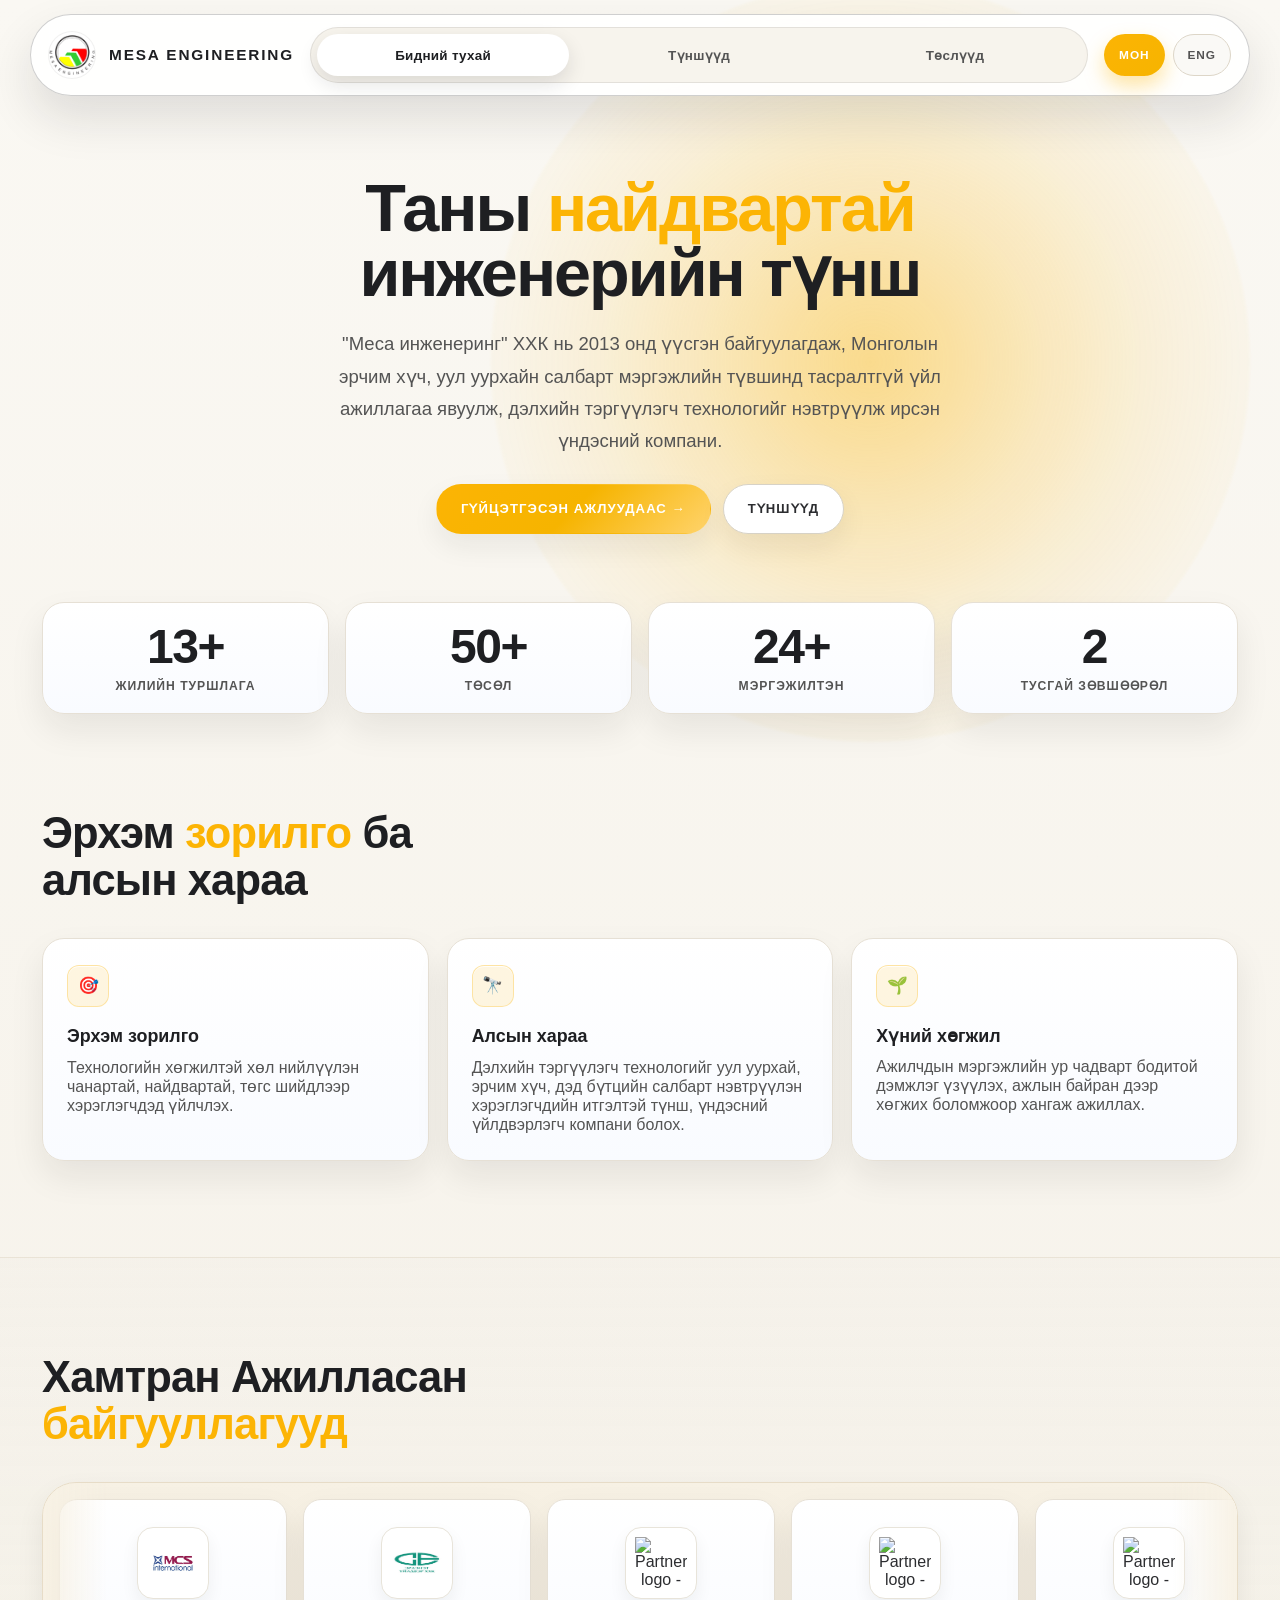
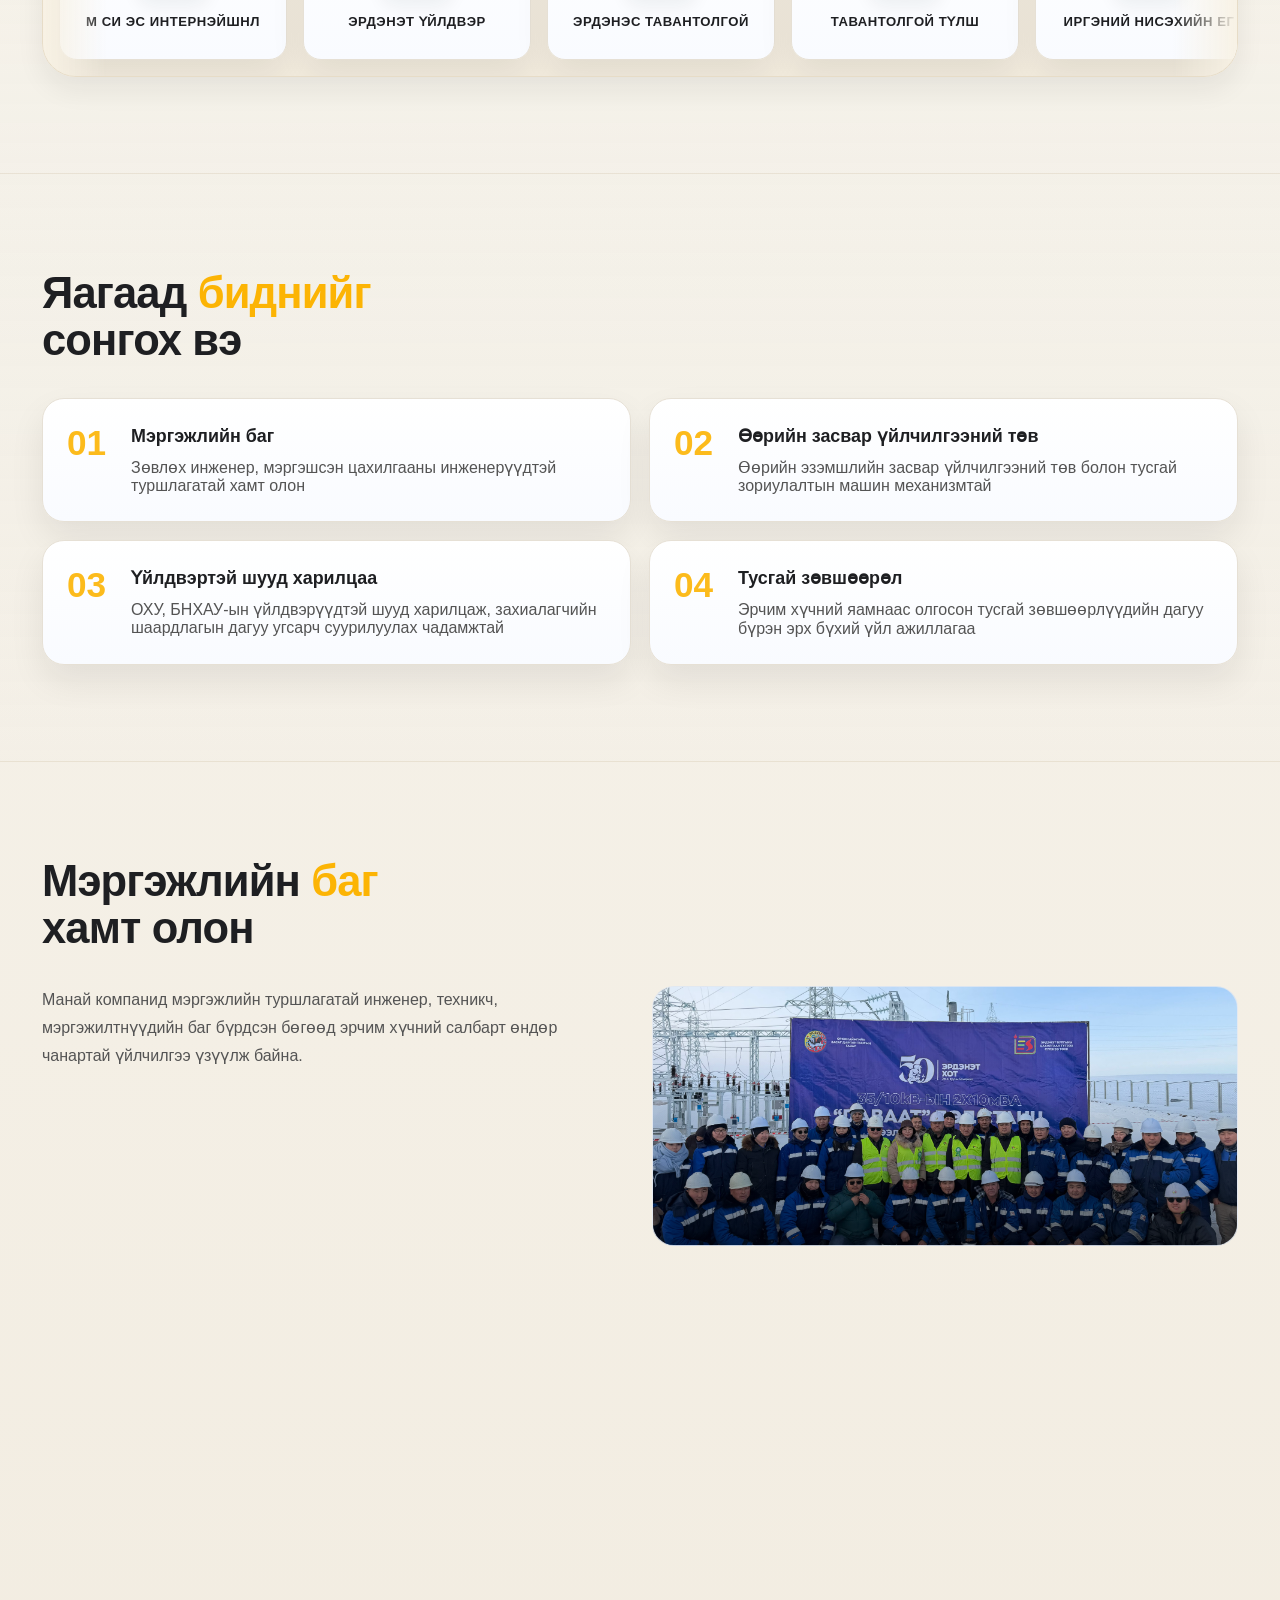
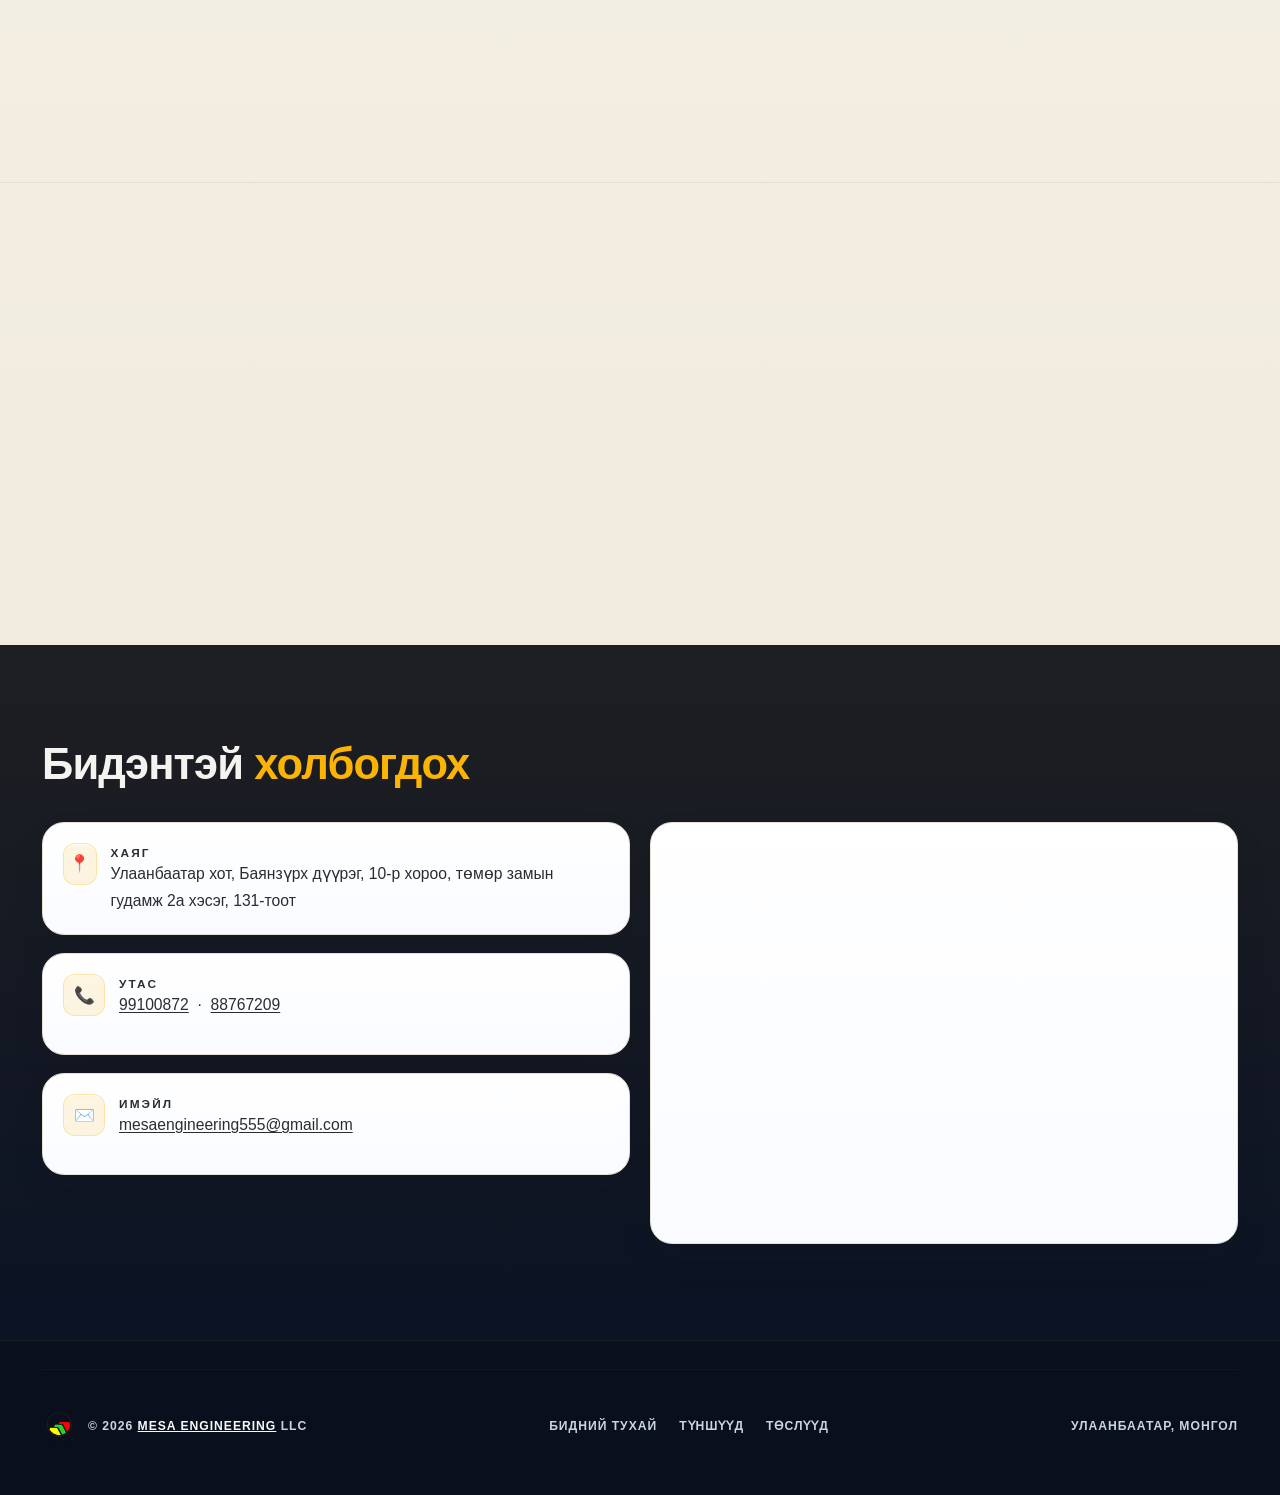
==== index.html @ eb7094d2 "Initial commit: Mesa Engineering site Static three-page site (About / Partners / Projects) with shar" ====
<!DOCTYPE html>
<html lang="mn">

<head>
  <meta charset="UTF-8">
  <meta name="viewport" content="width=device-width, initial-scale=1.0">
  <title>Mesa Engineering | Бидний тухай</title>
  <meta name="description"
    content="Mesa Engineering LLC - Mongolia's trusted energy and mining engineering partner since 2013.">
  <link rel="stylesheet" href="mesa-theme.css?v=20260504mobilepolish">
</head>

<body class="page-home">

  <!-- NAV -->
  <nav class="nav" id="navbar">
    <div class="nav-pill">
      <a href="index.html" class="nav-logo">
        <img src="Mesa_logo.png" alt="Mesa">
        <div class="nav-logo-text">MESA ENGINEERING</div>
      </a>
      <div class="nav-center">
        <a href="index.html" class="nav-link active" data-mn="Бидний тухай" data-en="About Us">Бидний тухай</a>
        <a href="partners.html" class="nav-link" data-mn="Түншүүд" data-en="Partners">Түншүүд</a>
        <a href="projects.html" class="nav-link" data-mn="Төслүүд" data-en="Projects">Төслүүд</a>
      </div>
      <div class="nav-right">
        <button class="lang-btn active" onclick="setLang('mn')">МОН</button>
        <button class="lang-btn" onclick="setLang('en')">ENG</button>
        <button class="mobile-toggle" onclick="toggleMobile()">
          <span></span><span></span><span></span>
        </button>
      </div>
    </div>
  </nav>

  <!-- MOBILE MENU -->
  <div class="mobile-menu" id="mobileMenu">
    <button class="mobile-close" onclick="toggleMobile()" aria-label="Close menu">✕</button>
    <div class="mobile-menu-header">
      <img src="Mesa_logo.png" alt="Mesa">
      <div class="mobile-brand">MESA ENGINEERING</div>
    </div>
    <nav class="mobile-menu-links">
      <a href="index.html" class="active" data-mn="Бидний тухай" data-en="About Us">Бидний тухай</a>
      <a href="partners.html" data-mn="Түншүүд" data-en="Partners">Түншүүд</a>
      <a href="projects.html" data-mn="Төслүүд" data-en="Projects">Төслүүд</a>
    </nav>
    <div class="mobile-lang">
      <button class="lang-btn active" onclick="setLang('mn')">МОН</button>
      <button class="lang-btn" onclick="setLang('en')">ENG</button>
    </div>
    <div class="mobile-menu-footer">
      <a href="tel:+97699100872">+976 9910 0872</a>
      <span data-mn="Меса инженеринг ХХК" data-en="Mesa Engineering LLC">Меса инженеринг ХХК</span>
    </div>
  </div>

  <!-- HERO -->
  <section class="hero">
    <div class="hero-inner">
      <h1 class="hero-title" data-mn='Таны <em>найдвартай</em> инженерийн түнш'
        data-en='Your <em>trusted</em> engineering partner'>Таны <em>найдвартай</em> инженерийн түнш</h1>
      <p class="hero-desc"
        data-mn='"Меса инженеринг" ХХК нь 2013 онд үүсгэн байгуулагдаж, Монголын эрчим хүч, уул уурхайн салбарт мэргэжлийн түвшинд тасралтгүй үйл ажиллагаа явуулж, дэлхийн тэргүүлэгч технологийг нэвтрүүлж ирсэн үндэсний компани.'
        data-en='"Mesa Engineering" LLC was established in 2013, continuously operating at professional levels in Mongolia&apos;s energy and mining sectors, introducing world-leading technology.'>
        "Меса инженеринг" ХХК нь 2013 онд үүсгэн байгуулагдаж, Монголын эрчим хүч, уул уурхайн салбарт мэргэжлийн
        түвшинд тасралтгүй үйл ажиллагаа явуулж, дэлхийн тэргүүлэгч технологийг нэвтрүүлж ирсэн үндэсний компани.</p>
      <div class="hero-actions">
        <a href="projects.html" class="btn btn-accent" data-mn="Гүйцэтгэсэн ажлуудаас →" data-en="Our Projects →">Гүйцэтгэсэн ажлуудаас
          →</a>
        <a href="partners.html" class="btn btn-outline" data-mn="Түншүүд" data-en="Partners">Түншүүд</a>
      </div>
    </div>
  </section>

  <!-- STATS BAR -->
  <div class="stats-bar reveal">
    <div class="stats-bar-inner">
      <div class="stat-item">
        <div class="stat-number">13<span>+</span></div>
        <div class="stat-label" data-mn="Жилийн туршлага" data-en="Years Experience">Жилийн туршлага</div>
      </div>
      <div class="stat-item">
        <div class="stat-number">50<span>+</span></div>
        <div class="stat-label" data-mn="Төсөл" data-en="Projects">Төсөл</div>
      </div>
      <div class="stat-item">
        <div class="stat-number">24<span>+</span></div>
        <div class="stat-label" data-mn="Мэргэжилтэн" data-en="Specialists">Мэргэжилтэн</div>
      </div>
      <div class="stat-item">
        <div class="stat-number">2</div>
        <div class="stat-label" data-mn="Тусгай зөвшөөрөл" data-en="Licenses">Тусгай зөвшөөрөл</div>
      </div>
    </div>
  </div>

  <!-- MISSION / VISION / HR -->
  <section class="sec sec-white">
    <div class="sec-inner">
      <div class="sec-header reveal">
        <div class="sec-overline" data-mn="Үнэт зүйлс" data-en="Our Values">Үнэт зүйлс</div>
        <h2 class="sec-title" data-mn='Эрхэм <em>зорилго</em> ба алсын хараа' data-en='Mission <em>&amp;</em> Vision'>
          Эрхэм <em>зорилго</em> ба алсын хараа</h2>
      </div>
      <div class="values-grid">
        <div class="val-card reveal">
          <div class="val-icon">🎯</div>
          <h3 data-mn="Эрхэм зорилго" data-en="Mission">Эрхэм зорилго</h3>
          <p data-mn="Технологийн хөгжилтэй хөл нийлүүлэн чанартай, найдвартай, төгс шийдлээр хэрэглэгчдэд үйлчлэх."
            data-en="To serve customers with quality, reliable, and complete solutions in step with technological advancement.">
            Технологийн хөгжилтэй хөл нийлүүлэн чанартай, найдвартай, төгс шийдлээр хэрэглэгчдэд үйлчлэх.</p>
        </div>
        <div class="val-card reveal">
          <div class="val-icon">🔭</div>
          <h3 data-mn="Алсын хараа" data-en="Vision">Алсын хараа</h3>
          <p data-mn="Дэлхийн тэргүүлэгч технологийг уул уурхай, эрчим хүч, дэд бүтцийн салбарт нэвтрүүлэн хэрэглэгчдийн итгэлтэй түнш, үндэсний үйлдвэрлэгч компани болох."
            data-en="To become a trusted national manufacturer by introducing world-leading technology in mining, energy, and infrastructure sectors.">
            Дэлхийн тэргүүлэгч технологийг уул уурхай, эрчим хүч, дэд бүтцийн салбарт нэвтрүүлэн хэрэглэгчдийн итгэлтэй
            түнш, үндэсний үйлдвэрлэгч компани болох.</p>
        </div>
        <div class="val-card reveal">
          <div class="val-icon">🌱</div>
          <h3 data-mn="Хүний хөгжил" data-en="Human Development">Хүний хөгжил</h3>
          <p data-mn="Ажилчдын мэргэжлийн ур чадварт бодитой дэмжлэг үзүүлэх, ажлын байран дээр хөгжих боломжоор хангаж ажиллах."
            data-en="Providing real support for employee professional skills development and on-the-job growth opportunities.">
            Ажилчдын мэргэжлийн ур чадварт бодитой дэмжлэг үзүүлэх, ажлын байран дээр хөгжих боломжоор хангаж ажиллах.
          </p>
        </div>
      </div>
    </div>
  </section>

  <!-- OUR CLIENTS -->
  <section class="sec sec-gray">
    <div class="sec-inner">
      <div class="sec-header reveal">
        <div class="sec-overline" data-mn="Манай харилцагчид" data-en="Our Clients">Манай харилцагчид</div>
        <h2 class="sec-title" data-mn='Хамтран Ажилласан <em>байгууллагууд</em>'
          data-en='Our trusted <em>partners</em>'>Хамтран Ажилласан <em>байгууллагууд</em></h2>
      </div>

      <div class="clients-slider-wrap reveal" aria-label="Our clients carousel">
        <div class="clients-slider-track">
          <article class="client-slide">
            <div class="client-slide-logo"><img src="Partner Company Logos/MCS International.jpg" alt="Partner logo - MCS International"></div>
            <h4 data-mn="М Си Эс Интернэйшнл" data-en="MCS International">М Си Эс Интернэйшнл</h4>
          </article>
          <article class="client-slide">
            <div class="client-slide-logo"><img src="Partner Company Logos/Erdenet.png" alt="Partner logo - Erdenet Mining"></div>
            <h4 data-mn="Эрдэнэт Үйлдвэр" data-en="Erdenet Mining">Эрдэнэт Үйлдвэр</h4>
          </article>
          <article class="client-slide">
            <div class="client-slide-logo"><img src="Partner Company Logos/Эрдэнэс Тавантолгой.png" alt="Partner logo - Erdenes Tavantolgoi"></div>
            <h4 data-mn="Эрдэнэс Тавантолгой" data-en="Erdenes Tavantolgoi">Эрдэнэс Тавантолгой</h4>
          </article>
          <article class="client-slide">
            <div class="client-slide-logo"><img src="Partner Company Logos/Тавантолгой Түлш.png" alt="Partner logo - Tavantolgoi Tulsh"></div>
            <h4 data-mn="Тавантолгой Түлш" data-en="Tavantolgoi Tulsh">Тавантолгой Түлш</h4>
          </article>
          <article class="client-slide">
            <div class="client-slide-logo"><img src="Partner Company Logos/Иргэний Нисэх.png" alt="Partner logo - Civil Aviation Authority"></div>
            <h4 data-mn="Иргэний Нисэхийн ЕГ" data-en="Civil Aviation Authority">Иргэний Нисэхийн ЕГ</h4>
          </article>
          <article class="client-slide">
            <div class="client-slide-logo"><img src="Partner Company Logos/Баруу Бүсийн Эрчим Хүч.jpeg" alt="Partner logo - Western Region Energy System"></div>
            <h4 data-mn="Баруун Бүсийн ЭХС" data-en="Western Region Energy System">Баруун Бүсийн ЭХС</h4>
          </article>
          <article class="client-slide">
            <div class="client-slide-logo"><img src="Partner Company Logos/Boroo Gold.png" alt="Partner logo - Boroo Gold"></div>
            <h4 data-mn="Бороогоулд ХХК" data-en="Boroo Gold LLC">Бороогоулд ХХК</h4>
          </article>
          <article class="client-slide">
            <div class="client-slide-logo"><img src="Partner Company Logos/DMP.png" alt="Partner logo - Darkhan Metallurgical Plant"></div>
            <h4 data-mn="Дарханы Төмөрлөгийн Үйлдвэр" data-en="Darkhan Metallurgical Plant">Дарханы Төмөрлөгийн Үйлдвэр</h4>
          </article>
          <article class="client-slide">
            <div class="client-slide-logo"><img src="Partner Company Logos/Orkhon.png" alt="Partner logo - Orkhon Aimag Governor's Office"></div>
            <h4 data-mn="Орхон аймгийн Засаг Даргын Тамгын Газар" data-en="Orkhon Aimag Governor's Office">Орхон аймгийн ЗДТГ</h4>
          </article>

          <!-- Duplicate set for seamless infinite loop -->
          <article class="client-slide" aria-hidden="true">
            <div class="client-slide-logo"><img src="Partner Company Logos/MCS International.jpg" alt=""></div>
            <h4 data-mn="М Си Эс Интернэйшнл" data-en="MCS International">М Си Эс Интернэйшнл</h4>
          </article>
          <article class="client-slide" aria-hidden="true">
            <div class="client-slide-logo"><img src="Partner Company Logos/Erdenet.png" alt=""></div>
            <h4 data-mn="Эрдэнэт Үйлдвэр" data-en="Erdenet Mining">Эрдэнэт Үйлдвэр</h4>
          </article>
          <article class="client-slide" aria-hidden="true">
            <div class="client-slide-logo"><img src="Partner Company Logos/Эрдэнэс Тавантолгой.png" alt=""></div>
            <h4 data-mn="Эрдэнэс Тавантолгой" data-en="Erdenes Tavantolgoi">Эрдэнэс Тавантолгой</h4>
          </article>
          <article class="client-slide" aria-hidden="true">
            <div class="client-slide-logo"><img src="Partner Company Logos/Тавантолгой Түлш.png" alt=""></div>
            <h4 data-mn="Тавантолгой Түлш" data-en="Tavantolgoi Tulsh">Тавантолгой Түлш</h4>
          </article>
          <article class="client-slide" aria-hidden="true">
            <div class="client-slide-logo"><img src="Partner Company Logos/Иргэний Нисэх.png" alt=""></div>
            <h4 data-mn="Иргэний Нисэхийн ЕГ" data-en="Civil Aviation Authority">Иргэний Нисэхийн ЕГ</h4>
          </article>
          <article class="client-slide" aria-hidden="true">
            <div class="client-slide-logo"><img src="Partner Company Logos/Баруу Бүсийн Эрчим Хүч.jpeg" alt=""></div>
            <h4 data-mn="Баруун Бүсийн ЭХС" data-en="Western Region Energy System">Баруун Бүсийн ЭХС</h4>
          </article>
          <article class="client-slide" aria-hidden="true">
            <div class="client-slide-logo"><img src="Partner Company Logos/Boroo Gold.png" alt=""></div>
            <h4 data-mn="Бороогоулд ХХК" data-en="Boroo Gold LLC">Бороогоулд ХХК</h4>
          </article>
          <article class="client-slide" aria-hidden="true">
            <div class="client-slide-logo"><img src="Partner Company Logos/DMP.png" alt=""></div>
            <h4 data-mn="Дарханы Төмөрлөгийн Үйлдвэр" data-en="Darkhan Metallurgical Plant">Дарханы Төмөрлөгийн Үйлдвэр</h4>
          </article>
          <article class="client-slide" aria-hidden="true">
            <div class="client-slide-logo"><img src="Partner Company Logos/Orkhon.png" alt=""></div>
            <h4 data-mn="Орхон аймгийн Засаг Даргын Тамгын Газар" data-en="Orkhon Aimag Governor's Office">Орхон аймгийн ЗДТГ</h4>
          </article>
        </div>
      </div>
    </div>
  </section>

  <!-- ADVANTAGES -->
  <section class="sec sec-gray">
    <div class="sec-inner">
      <div class="sec-header reveal">
        <div class="sec-overline" data-mn="Давуу тал" data-en="Our Advantages">Давуу тал</div>
        <h2 class="sec-title" data-mn='Яагаад <em>биднийг</em> сонгох вэ' data-en='Why <em>choose</em> us'>Яагаад
          <em>биднийг</em> сонгох вэ</h2>
      </div>
      <div class="adv-grid">
        <div class="adv-card reveal">
          <div class="adv-num">01</div>
          <div>
            <h3 data-mn="Мэргэжлийн баг" data-en="Expert Team">Мэргэжлийн баг</h3>
            <p data-mn="Зөвлөх инженер, мэргэшсэн цахилгааны инженерүүдтэй туршлагатай хамт олон"
              data-en="Experienced team with consulting engineers and certified electrical engineers">Зөвлөх инженер,
              мэргэшсэн цахилгааны инженерүүдтэй туршлагатай хамт олон</p>
          </div>
        </div>
        <div class="adv-card reveal">
          <div class="adv-num">02</div>
          <div>
            <h3 data-mn="Өөрийн засвар үйлчилгээний төв" data-en="Own Service Center">Өөрийн засвар үйлчилгээний төв
            </h3>
            <p data-mn="Өөрийн эзэмшлийн засвар үйлчилгээний төв болон тусгай зориулалтын машин механизмтай"
              data-en="Company-owned maintenance center with specialized machinery and equipment">Өөрийн эзэмшлийн
              засвар үйлчилгээний төв болон тусгай зориулалтын машин механизмтай</p>
          </div>
        </div>
        <div class="adv-card reveal">
          <div class="adv-num">03</div>
          <div>
            <h3 data-mn="Үйлдвэртэй шууд харилцаа" data-en="Direct Factory Relations">Үйлдвэртэй шууд харилцаа</h3>
            <p data-mn="ОХУ, БНХАУ-ын үйлдвэрүүдтэй шууд харилцаж, захиалагчийн шаардлагын дагуу угсарч суурилуулах чадамжтай"
              data-en="Direct relationships with Russian and Chinese factories, custom assembly and installation capability">
              ОХУ, БНХАУ-ын үйлдвэрүүдтэй шууд харилцаж, захиалагчийн шаардлагын дагуу угсарч суурилуулах чадамжтай</p>
          </div>
        </div>
        <div class="adv-card reveal">
          <div class="adv-num">04</div>
          <div>
            <h3 data-mn="Тусгай зөвшөөрөл" data-en="Licensed Operations">Тусгай зөвшөөрөл</h3>
            <p data-mn="Эрчим хүчний яамнаас олгосон тусгай зөвшөөрлүүдийн дагуу бүрэн эрх бүхий үйл ажиллагаа"
              data-en="Fully authorized operations under special licenses from the Ministry of Energy">Эрчим хүчний
              яамнаас олгосон тусгай зөвшөөрлүүдийн дагуу бүрэн эрх бүхий үйл ажиллагаа</p>
          </div>
        </div>
      </div>
    </div>
  </section>

  <!-- TEAM -->
  <section class="sec sec-white">
    <div class="sec-inner">
      <div class="sec-header reveal">
        <div class="sec-overline" data-mn="Манай хамт олон" data-en="Our Team">Манай хамт олон</div>
        <h2 class="sec-title" data-mn='Мэргэжлийн <em>баг</em> хамт олон' data-en='Professional <em>team</em>'>
          Мэргэжлийн <em>баг</em> хамт олон</h2>
      </div>
      <div class="team-layout">
        <div>
          <p class="team-desc reveal"
            data-mn="Манай компанид мэргэжлийн туршлагатай инженер, техникч, мэргэжилтнүүдийн баг бүрдсэн бөгөөд эрчим хүчний салбарт өндөр чанартай үйлчилгээ үзүүлж байна."
            data-en="Our company consists of experienced engineers, technicians, and specialists providing high-quality services in the energy sector.">
            Манай компанид мэргэжлийн туршлагатай инженер, техникч, мэргэжилтнүүдийн баг бүрдсэн бөгөөд эрчим хүчний
            салбарт өндөр чанартай үйлчилгээ үзүүлж байна.</p>
          <div class="team-list">
            <div class="team-row reveal">
              <div class="team-row-left">
                <div class="team-row-icon">👷</div>
                <h4 data-mn="Зөвлөх инженер" data-en="Consulting Engineers">Зөвлөх инженер</h4>
              </div>
              <div class="team-row-count">3</div>
            </div>
            <div class="team-row reveal">
              <div class="team-row-left">
                <div class="team-row-icon">⚡</div>
                <h4 data-mn="Мэргэшсэн цахилгааны инженер" data-en="Certified Electrical Engineer">Мэргэшсэн цахилгааны
                  инженер</h4>
              </div>
              <div class="team-row-count">1</div>
            </div>
            <div class="team-row reveal">
              <div class="team-row-left">
                <div class="team-row-icon">🔌</div>
                <h4 data-mn="Цахилгааны инженер" data-en="Electrical Engineers">Цахилгааны инженер</h4>
              </div>
              <div class="team-row-count">6</div>
            </div>
            <div class="team-row reveal">
              <div class="team-row-left">
                <div class="team-row-icon">🛡️</div>
                <h4 data-mn="ХАБЭА мэргэжилтэн" data-en="HSE Specialists">ХАБЭА мэргэжилтэн</h4>
              </div>
              <div class="team-row-count">2</div>
            </div>
            <div class="team-row reveal">
              <div class="team-row-left">
                <div class="team-row-icon">🔧</div>
                <h4 data-mn="Цахилгаанчин" data-en="Electricians">Цахилгаанчин</h4>
              </div>
              <div class="team-row-count">8</div>
            </div>
            <div class="team-row reveal">
              <div class="team-row-left">
                <div class="team-row-icon">🚛</div>
                <h4 data-mn="Жолооч, оператор" data-en="Drivers & Operators">Жолооч, оператор</h4>
              </div>
              <div class="team-row-count">2</div>
            </div>
            <div class="team-row reveal">
              <div class="team-row-left">
                <div class="team-row-icon">🔥</div>
                <h4 data-mn="Гагнуурчин" data-en="Welders">Гагнуурчин</h4>
              </div>
              <div class="team-row-count">2</div>
            </div>
          </div>
        </div>
        <div class="team-photo-grid">
          <div class="team-photo tall reveal" style="background-image:url('Work Pictures/bagiin-zurag.jpg');background-position:center 62%;" aria-hidden="true"></div>
          <div class="team-photo reveal" style="background-image:url('Work Pictures/Дэд Станц.JPG')">Ажлын зураг 1</div>
          <div class="team-photo reveal" style="background-image:url('Work Pictures/ajliin-zurag-2.jpg')">Ажлын зураг 2</div>
        </div>
      </div>
    </div>
  </section>

  <!-- LICENSES -->
  <section class="sec sec-white">
    <div class="sec-inner">
      <div class="sec-header reveal">
        <div class="sec-overline" data-mn="Тусгай зөвшөөрөл" data-en="Licenses">Тусгай зөвшөөрөл</div>
        <h2 class="sec-title" data-mn='Эзэмшиж буй <em>зөвшөөрлүүд</em>' data-en='Our <em>licenses</em>'>Эзэмшиж буй
          <em>зөвшөөрлүүд</em></h2>
      </div>
      <div class="license-cards">
        <div class="license-card reveal">
          <h4 data-mn="Тусгай зөвшөөрөл №1078/21" data-en="License No. 1078/21">Тусгай зөвшөөрөл №1078/21</h4>
          <p data-mn="0.4-110 кВ-ын цахилгаан дамжуулах шугам, дэд станцын угсралт, засварын ажил, туршилт тохируулгын ажил үйлчилгээ эрхлэх — Эрчим хүчний яам"
            data-en="Installation, repair, testing and commissioning services for 0.4-110 kV power transmission lines and substations — Ministry of Energy">
            0.4-110 кВ-ын цахилгаан дамжуулах шугам, дэд станцын угсралт, засварын ажил, туршилт тохируулгын ажил
            үйлчилгээ эрхлэх — Эрчим хүчний яам</p>
        </div>
        <div class="license-card reveal">
          <h4 data-mn="Эх үүсвэрийн тусгай зөвшөөрөл" data-en="Power Source License">Эх үүсвэрийн тусгай зөвшөөрөл</h4>
          <p data-mn="0.01-5МВт-ын хүчин чадалтай цахилгаан эрчим хүчний эх үүсвэрийн угсралт, засварын ажил, туршилт тохируулгын ажил үйлчилгээ эрхлэх — Эрчим хүчний яам"
            data-en="Installation, repair, testing and commissioning services for 0.01-5MW capacity electrical power sources — Ministry of Energy">
            0.01-5МВт-ын хүчин чадалтай цахилгаан эрчим хүчний эх үүсвэрийн угсралт, засварын ажил, туршилт тохируулгын
            ажил үйлчилгээ эрхлэх — Эрчим хүчний яам</p>
        </div>
      </div>
    </div>
  </section>

  <!-- CONTACT -->
  <section class="sec sec-dark" id="contact">
    <div class="sec-inner">
      <div class="sec-header reveal">
        <div class="sec-overline" data-mn="Холбоо барих" data-en="Contact Us">Холбоо барих</div>
        <h2 class="sec-title" data-mn='Бидэнтэй <em>холбогдох</em>' data-en='Get in <em>touch</em>'>Бидэнтэй
          <em>холбогдох</em></h2>
      </div>
      <div class="contact-grid">
        <div class="contact-info">
          <div class="contact-item reveal">
            <div class="contact-icon">📍</div>
            <div>
              <h4 data-mn="Хаяг" data-en="Address">Хаяг</h4>
              <p data-mn="Улаанбаатар хот, Баянзүрх дүүрэг, 10-р хороо, төмөр замын гудамж 2а хэсэг, 131-тоот"
                data-en="Bayanzurkh District, 10th khoroo, Railway Street 2a, Apt 131, Ulaanbaatar">Улаанбаатар хот,
                Баянзүрх дүүрэг, 10-р хороо, төмөр замын гудамж 2а хэсэг, 131-тоот</p>
            </div>
          </div>
          <div class="contact-item reveal">
            <div class="contact-icon">📞</div>
            <div>
              <h4 data-mn="Утас" data-en="Phone">Утас</h4>
              <p><a href="tel:+97699100872">99100872</a> &nbsp;·&nbsp; <a href="tel:+97688767209">88767209</a></p>
            </div>
          </div>
          <div class="contact-item reveal">
            <div class="contact-icon">✉️</div>
            <div>
              <h4 data-mn="Имэйл" data-en="Email">Имэйл</h4>
              <p><a href="mailto:mesaengineering555@gmail.com">mesaengineering555@gmail.com</a></p>
            </div>
          </div>
        </div>
        <div class="contact-map reveal">
          <iframe
            src="https://www.google.com/maps?q=47.905252,107.014543&z=17&output=embed"
            allowfullscreen loading="lazy"></iframe>
        </div>
      </div>
    </div>
  </section>

  <!-- FOOTER -->
  <footer class="footer">
    <div class="footer-inner">
      <div class="footer-left">
        <img src="Mesa_logo.png" alt="Mesa">
        <span class="footer-text">© 2026 <a href="#">Mesa Engineering</a> LLC</span>
      </div>
      <div class="footer-links">
        <a href="index.html" data-mn="Бидний тухай" data-en="About">Бидний тухай</a>
        <a href="partners.html" data-mn="Түншүүд" data-en="Partners">Түншүүд</a>
        <a href="projects.html" data-mn="Төслүүд" data-en="Projects">Төслүүд</a>
      </div>
      <div class="footer-text" data-mn="Улаанбаатар, Монгол" data-en="Ulaanbaatar, Mongolia">Улаанбаатар, Монгол</div>
    </div>
  </footer>

  <script src="mesa-app.js?v=20260504mobilepolish"></script>
</body>

</html>
---- mesa-theme.css ----
:root {
  --primary: #fcb404;
  --primary-strong: #e2a100;
  --primary-soft: rgba(252, 180, 4, 0.12);
  --primary-line: rgba(252, 180, 4, 0.28);
  --ink: #1e1f22;
  --text: #2c2d30;
  --muted: #545454;
  --muted-2: #727272;
  --line: #e8e4da;
  --line-strong: #d7d2c6;
  --surface: #ffffff;
  --surface-2: #faf9f6;
  --surface-3: #f3f1ec;
  --surface-4: #ededed;
  --shadow-sm: 0 12px 28px rgba(25, 27, 31, 0.07);
  --shadow-md: 0 24px 56px rgba(25, 27, 31, 0.1);
  --shadow-lg: 0 36px 90px rgba(25, 27, 31, 0.14);
  --radius-sm: 14px;
  --radius-md: 22px;
  --radius-lg: 34px;
  --radius-xl: 48px;
  --container: 1240px;
  --nav-h: 82px;
  --font: Inter, "Segoe UI", Roboto, Helvetica, Arial, sans-serif;
}

* {
  box-sizing: border-box;
  margin: 0;
  padding: 0;
}

html {
  scroll-behavior: smooth;
}

body {
  font-family: var(--font);
  color: var(--text);
  background:
    radial-gradient(circle at 100% -10%, rgba(252, 180, 4, 0.1), transparent 42%),
    radial-gradient(circle at -8% 24%, rgba(252, 201, 74, 0.08), transparent 34%),
    linear-gradient(180deg, #fcfcfb 0%, #f5f3ef 100%);
  min-height: 100vh;
  -webkit-font-smoothing: antialiased;
  -moz-osx-font-smoothing: grayscale;
  text-rendering: optimizeLegibility;
}

body::before {
  content: "";
  position: fixed;
  inset: 0;
  background-image:
    linear-gradient(rgba(84, 84, 84, 0.16) 1px, transparent 1px),
    linear-gradient(90deg, rgba(84, 84, 84, 0.16) 1px, transparent 1px);
  background-size: 40px 40px;
  mask-image: linear-gradient(180deg, rgba(0, 0, 0, 0.2), transparent 62%);
  opacity: 0.23;
  pointer-events: none;
  z-index: -1;
}

img {
  max-width: 100%;
  display: block;
}

a {
  color: inherit;
}

section[id] {
  scroll-margin-top: 120px;
}

.nav {
  position: fixed;
  top: 18px;
  left: 50%;
  transform: translateX(-50%);
  width: min(calc(100% - 32px), 1220px);
  z-index: 1000;
}

.nav-pill {
  min-height: 72px;
  padding: 12px 18px 12px 18px;
  border-radius: 999px;
  display: grid;
  grid-template-columns: auto minmax(0, 1fr) auto;
  align-items: center;
  gap: 16px;
  background: rgba(255, 255, 255, 0.8);
  border: 1px solid rgba(84, 84, 84, 0.1);
  backdrop-filter: blur(18px) saturate(1.2);
  -webkit-backdrop-filter: blur(18px) saturate(1.2);
  box-shadow: 0 16px 40px rgba(31, 35, 41, 0.08);
}

body.is-scrolled .nav-pill {
  box-shadow: 0 20px 48px rgba(31, 35, 41, 0.12);
  border-color: rgba(84, 84, 84, 0.14);
}

.nav-logo {
  display: inline-flex;
  align-items: center;
  gap: 14px;
  text-decoration: none;
  flex-shrink: 0;
  min-width: 0;
}

.nav-logo img {
  width: 46px;
  height: 46px;
  object-fit: contain;
  border-radius: 50%;
  background: #fff;
  box-shadow: 0 0 0 1px rgba(84, 84, 84, 0.08);
}

.nav-logo-text {
  color: var(--ink);
  font-size: 0.8rem;
  font-weight: 800;
  letter-spacing: 0.16em;
  text-transform: uppercase;
  line-height: 1.1;
  white-space: nowrap;
}

.nav-logo-text span {
  color: var(--primary-strong);
}

.nav-center {
  display: flex;
  align-items: center;
  justify-content: center;
  gap: 6px;
  min-width: 0;
  min-width: 0;
  background: rgba(84, 84, 84, 0.06);
  border: 1px solid rgba(84, 84, 84, 0.08);
  border-radius: 999px;
  padding: 6px;
}

.nav-link {
  display: inline-flex;
  flex: 1 1 0;
  position: relative;
  align-items: center;
  justify-content: center;
  min-height: 42px;
  padding: 0 18px;
  border-radius: 999px;
  text-decoration: none;
  color: var(--muted);
  font-size: 0.84rem;
  font-weight: 700;
  letter-spacing: 0.02em;
  transition: color 0.42s cubic-bezier(0.22, 1, 0.36, 1), background-color 0.42s cubic-bezier(0.22, 1, 0.36, 1),
    transform 0.42s cubic-bezier(0.22, 1, 0.36, 1), box-shadow 0.42s cubic-bezier(0.22, 1, 0.36, 1);
  text-align: center;
  white-space: nowrap;
  overflow: hidden;
  z-index: 0;
}

.nav-link::before {
  content: "";
  position: absolute;
  inset: 0;
  background: linear-gradient(110deg, rgba(252, 180, 4, 0) 5%, rgba(252, 180, 4, 0.22) 48%, rgba(252, 180, 4, 0) 95%);
  transform: translateX(-120%);
  transition: transform 0.5s cubic-bezier(0.22, 1, 0.36, 1);
  pointer-events: none;
  z-index: -1;
}

.nav-link:hover {
  color: var(--ink);
  background: rgba(255, 255, 255, 0.82);
  box-shadow: 0 8px 18px rgba(31, 35, 41, 0.1);
}

.nav-link:hover::before,
.nav-link:focus-visible::before {
  transform: translateX(120%);
}

.nav-link.active {
  background: var(--primary);
  color: var(--ink);
  box-shadow: inset 0 -1px 0 rgba(0, 0, 0, 0.08), 0 8px 22px rgba(252, 180, 4, 0.3);
}

.nav-right {
  display: flex;
  align-items: center;
  gap: 8px;
  flex-shrink: 0;
}

.lang-btn {
  appearance: none;
  border: 0;
  background: transparent;
  color: var(--muted);
  height: 42px;
  padding: 0 14px;
  border-radius: 999px;
  font: inherit;
  font-size: 0.74rem;
  font-weight: 800;
  letter-spacing: 0.08em;
  cursor: pointer;
  transition: all 0.25s ease;
}

.lang-btn:hover {
  background: rgba(84, 84, 84, 0.07);
  color: var(--ink);
}

.lang-btn.active {
  background: rgba(84, 84, 84, 0.08);
  color: var(--ink);
}

.mobile-toggle {
  display: none;
  appearance: none;
  border: 0;
  background: transparent;
  width: 42px;
  height: 42px;
  border-radius: 50%;
  padding: 0;
  cursor: pointer;
  align-items: center;
  justify-content: center;
  flex-direction: column;
  gap: 4px;
}

.mobile-toggle span {
  width: 18px;
  height: 2px;
  border-radius: 999px;
  background: var(--ink);
  transition: transform 0.25s ease, opacity 0.25s ease;
}

.mobile-menu {
  position: fixed;
  inset: 0;
  padding: 26px 22px 32px;
  background:
    radial-gradient(circle at 80% -10%, rgba(252, 180, 4, 0.22), transparent 55%),
    radial-gradient(circle at 0% 100%, rgba(252, 180, 4, 0.08), transparent 50%),
    #161719;
  display: flex;
  flex-direction: column;
  gap: 0;
  opacity: 0;
  transform: translateY(-8px);
  pointer-events: none;
  transition: opacity 0.28s ease, transform 0.28s ease;
  z-index: 2000;
  overflow-y: auto;
  -webkit-overflow-scrolling: touch;
}

.mobile-menu::before {
  content: "";
  position: absolute;
  top: 0;
  left: 0;
  right: 0;
  height: 3px;
  background: linear-gradient(90deg, #fcb404 0%, #f6b400 50%, rgba(252, 180, 4, 0) 100%);
}

.mobile-menu.open {
  opacity: 1;
  transform: translateY(0);
  pointer-events: auto;
}

.mobile-menu-header {
  display: flex;
  align-items: center;
  gap: 12px;
  padding: 6px 6px 22px;
}

.mobile-menu-header img {
  width: 38px;
  height: 38px;
  object-fit: contain;
}

.mobile-menu-header .mobile-brand {
  color: #f4f1e8;
  font-size: 0.78rem;
  font-weight: 800;
  letter-spacing: 0.18em;
  text-transform: uppercase;
}

.mobile-menu-links {
  display: flex;
  flex-direction: column;
  border-top: 1px solid rgba(244, 241, 232, 0.08);
}

.mobile-menu-links a {
  position: relative;
  display: flex;
  align-items: center;
  justify-content: space-between;
  text-decoration: none;
  color: #f4f1e8;
  font-size: 1.35rem;
  font-weight: 700;
  letter-spacing: 0.01em;
  padding: 22px 14px;
  min-height: 64px;
  border-bottom: 1px solid rgba(244, 241, 232, 0.08);
  transition: color 0.18s ease, padding-left 0.18s ease;
}

.mobile-menu-links a::after {
  content: "→";
  font-size: 1.1rem;
  color: rgba(244, 241, 232, 0.35);
  transition: color 0.18s ease, transform 0.18s ease;
}

.mobile-menu-links a:hover,
.mobile-menu-links a:focus-visible {
  color: #fcb404;
  padding-left: 18px;
  outline: none;
}

.mobile-menu-links a:hover::after,
.mobile-menu-links a:focus-visible::after {
  color: #fcb404;
  transform: translateX(4px);
}

.mobile-menu-links a.active {
  color: #fcb404;
}

.mobile-menu-links a.active::before {
  content: "";
  position: absolute;
  left: 0;
  top: 14px;
  bottom: 14px;
  width: 3px;
  border-radius: 2px;
  background: linear-gradient(180deg, #fcb404, #f6b400);
}

.mobile-menu-links a.active::after {
  content: "•";
  color: #fcb404;
}

.mobile-lang {
  margin-top: 24px;
  display: inline-flex;
  align-self: center;
  padding: 4px;
  border-radius: 999px;
  border: 1px solid rgba(244, 241, 232, 0.18);
  background: rgba(244, 241, 232, 0.04);
}

.mobile-lang .lang-btn {
  height: 38px;
  min-width: 64px;
  padding: 0 16px;
  border: 0;
  border-radius: 999px;
  background: transparent;
  color: rgba(244, 241, 232, 0.7);
  font-weight: 700;
  letter-spacing: 0.04em;
  cursor: pointer;
  box-shadow: none;
}

.mobile-lang .lang-btn.active {
  background: linear-gradient(135deg, #fcb404 0%, #f6b400 100%);
  color: #161719;
  box-shadow: 0 8px 18px rgba(252, 180, 4, 0.32);
}

.mobile-menu-footer {
  margin-top: auto;
  padding-top: 28px;
  display: flex;
  flex-direction: column;
  align-items: center;
  gap: 6px;
  color: rgba(244, 241, 232, 0.5);
  font-size: 0.72rem;
  letter-spacing: 0.14em;
  text-transform: uppercase;
}

.mobile-menu-footer a {
  color: rgba(244, 241, 232, 0.78);
  text-decoration: none;
  font-weight: 700;
  letter-spacing: 0.06em;
  text-transform: none;
  font-size: 0.95rem;
}

.mobile-close {
  position: absolute;
  top: 20px;
  right: 18px;
  width: 42px;
  height: 42px;
  border-radius: 999px;
  border: 1px solid rgba(244, 241, 232, 0.22);
  background: rgba(244, 241, 232, 0.04);
  cursor: pointer;
  color: #f4f1e8;
  font-size: 1.1rem;
  line-height: 1;
}

.mobile-close:hover,
.mobile-close:focus-visible {
  border-color: #fcb404;
  color: #fcb404;
  outline: none;
}

@media (prefers-reduced-motion: reduce) {
  .mobile-menu {
    transition: opacity 0.2s ease;
    transform: none;
  }
  .mobile-menu.open { transform: none; }
}

.hero,
.clients-hero,
.cta-band {
  position: relative;
  overflow: hidden;
}

.hero {
  padding: calc(var(--nav-h) + 86px) 32px 96px;
  min-height: 68vh;
}

.hero::before,
.clients-hero::before,
.cta-band::before {
  content: "";
  position: absolute;
  inset: auto;
  width: 720px;
  height: 720px;
  border-radius: 50%;
  pointer-events: none;
  background: radial-gradient(circle, rgba(252, 180, 4, 0.16) 0%, rgba(252, 180, 4, 0.05) 28%, transparent 68%);
}

.hero::before {
  top: -360px;
  right: -220px;
}

.hero::after {
  content: "";
  position: absolute;
  left: -240px;
  bottom: -340px;
  width: 620px;
  height: 620px;
  border-radius: 50%;
  pointer-events: none;
  background: radial-gradient(circle, rgba(84, 84, 84, 0.08) 0%, transparent 68%);
}

.hero-inner,
.sec-inner,
.stats-bar-inner,
.footer-inner,
.intro-strip-inner,
.cta-band-inner {
  width: 100%;
  max-width: var(--container);
  margin: 0 auto;
  position: relative;
  z-index: 1;
}

.page-partners .hero-inner {
  display: grid;
  grid-template-columns: minmax(0, 1.1fr) minmax(360px, 0.9fr);
  gap: 44px;
  align-items: center;
}

.page-about .hero-inner,
.page-projects .hero-inner {
  max-width: 940px;
}

.hero-left {
  min-width: 0;
}

.hero-overline,
.sec-overline,
.supplier-group-label,
.contact-item h4 {
  display: inline-flex;
  align-items: center;
  gap: 10px;
  color: var(--primary-strong);
  font-size: 0.74rem;
  font-weight: 800;
  letter-spacing: 0.18em;
  text-transform: uppercase;
}

.hero-overline {
  margin-bottom: 20px;
}

.hero-overline::before,
.sec-overline::before {
  content: "";
  width: 28px;
  height: 2px;
  border-radius: 999px;
  background: var(--primary);
}

.hero-title,
.sec-title,
.cta-band h2 {
  color: var(--ink);
  line-height: 1.06;
  letter-spacing: -0.03em;
}

.hero-title {
  font-size: clamp(2.65rem, 5.2vw, 5.2rem);
  font-weight: 800;
  max-width: 12ch;
  margin-bottom: 22px;
}

.page-about .hero-title,
.page-projects .hero-title {
  max-width: 14ch;
  text-align: left;
}

.hero-title em,
.sec-title em,
.cta-band h2 em,
.sec-link,
.footer-text a,
.contact-item a:hover,
.footer-links a:hover {
  color: var(--primary-strong);
  font-style: normal;
}

.hero-desc,
.sec-desc,
.team-desc,
.val-card p,
.svc-card p,
.adv-card p,
.license-card p,
.contact-item p,
.contact-item a,
.footer-text,
.footer-links a,
.client-card p,
.supplier-country,
.tl-item,
.intro-item p,
.cta-band p {
  color: var(--muted);
}

.hero-desc {
  max-width: 62ch;
  font-size: 1.05rem;
  line-height: 1.85;
  margin-bottom: 34px;
}

.hero-actions {
  display: flex;
  flex-wrap: wrap;
  gap: 14px;
}

.btn {
  display: inline-flex;
  align-items: center;
  justify-content: center;
  min-height: 52px;
  padding: 0 24px;
  border-radius: 999px;
  border: 1px solid transparent;
  text-decoration: none;
  font-size: 0.82rem;
  font-weight: 800;
  letter-spacing: 0.08em;
  text-transform: uppercase;
  transition: transform 0.25s ease, box-shadow 0.25s ease, background 0.25s ease, color 0.25s ease, border-color 0.25s ease;
}

.btn:hover {
  transform: translateY(-2px);
}

.btn-accent,
.btn-accent-dark {
  background: var(--primary);
  color: var(--ink);
  box-shadow: 0 14px 30px rgba(252, 180, 4, 0.28);
}

.btn-accent:hover,
.btn-accent-dark:hover {
  background: #ffc11d;
  box-shadow: 0 18px 36px rgba(252, 180, 4, 0.34);
}

.btn-outline {
  background: rgba(255, 255, 255, 0.72);
  color: var(--ink);
  border-color: rgba(84, 84, 84, 0.16);
}

.btn-outline:hover {
  border-color: rgba(252, 180, 4, 0.5);
  background: #fff;
}

.hero-stats,
.hero-stats-row {
  display: grid;
  gap: 16px;
}

.hero-stats {
  grid-template-columns: repeat(2, minmax(0, 1fr));
}

.hero-stat-card,
.client-card,
.svc-card,
.val-card,
.adv-card,
.license-card,
.team-row,
.supplier-card,
.tl-item,
.photo-card,
.contact-map {
  position: relative;
  background: rgba(255, 255, 255, 0.84);
  border: 1px solid rgba(84, 84, 84, 0.1);
  border-radius: var(--radius-lg);
  box-shadow: var(--shadow-sm);
}

.hero-stat-card {
  padding: 28px 24px;
  min-height: 150px;
  display: flex;
  flex-direction: column;
  justify-content: space-between;
  overflow: hidden;
}

.hero-stat-card::after,
.client-card::after,
.svc-card::after,
.val-card::after,
.adv-card::after,
.license-card::after,
.team-row::after,
.supplier-card::after,
.tl-item::after,
.photo-card::after {
  content: "";
  position: absolute;
  inset: auto 0 0 0;
  height: 3px;
  background: linear-gradient(90deg, var(--primary), rgba(252, 180, 4, 0));
  transform: scaleX(0);
  transform-origin: left;
  transition: transform 0.3s ease;
}

.hero-stat-card:hover::after,
.client-card:hover::after,
.svc-card:hover::after,
.val-card:hover::after,
.adv-card:hover::after,
.license-card:hover::after,
.team-row:hover::after,
.supplier-card:hover::after,
.tl-item:hover::after,
.photo-card:hover::after {
  transform: scaleX(1);
}

.hero-stat-card:hover,
.client-card:hover,
.svc-card:hover,
.val-card:hover,
.adv-card:hover,
.license-card:hover,
.team-row:hover,
.supplier-card:hover,
.tl-item:hover,
.photo-card:hover,
.contact-map:hover {
  transform: translateY(-4px);
  box-shadow: var(--shadow-md);
  border-color: rgba(252, 180, 4, 0.24);
}

.hero-stat-card::before {
  content: "";
  position: absolute;
  right: 18px;
  bottom: 18px;
  width: 54px;
  height: 54px;
  background: url("Mesa_logo.png") center/contain no-repeat;
  opacity: 0.08;
}

.hero-stat-num,
.stat-number,
.team-row-count,
.adv-num,
.hero-stat-num {
  color: var(--ink);
  font-weight: 800;
  line-height: 1;
}

.hero-stat-num {
  font-size: 2.4rem;
}

.hero-stat-label,
.stat-label,
.client-card p,
.supplier-country,
.footer-text,
.footer-links a {
  font-size: 0.76rem;
  font-weight: 700;
  letter-spacing: 0.08em;
  text-transform: uppercase;
}

.hero-stats-row {
  grid-template-columns: repeat(3, minmax(0, 1fr));
  margin-top: 18px;
}

.hero-stats-row > div {
  padding: 22px 18px;
  border-radius: var(--radius-md);
  background: rgba(255, 255, 255, 0.8);
  border: 1px solid rgba(84, 84, 84, 0.08);
  box-shadow: var(--shadow-sm);
  text-align: center;
}

.stats-bar {
  padding: 0 32px 28px;
}

.stats-bar-inner {
  display: grid;
  grid-template-columns: repeat(4, minmax(0, 1fr));
  gap: 18px;
}

.stat-item {
  padding: 28px 24px;
  background: rgba(255, 255, 255, 0.86);
  border: 1px solid rgba(84, 84, 84, 0.08);
  border-radius: var(--radius-lg);
  box-shadow: var(--shadow-sm);
  text-align: center;
}

.stat-number {
  font-size: 3rem;
  margin-bottom: 8px;
}

.sec,
.intro-strip,
.suppliers-sec,
.clients-hero,
.cta-band,
.footer {
  padding: 88px 32px;
}

.sec-white,
.intro-strip,
.suppliers-sec,
.footer,
.cta-band {
  background: transparent;
}

.sec-gray {
  background: linear-gradient(180deg, rgba(84, 84, 84, 0.03), rgba(84, 84, 84, 0.01));
}

.sec-dark {
  background: linear-gradient(180deg, rgba(252, 180, 4, 0.08), rgba(252, 180, 4, 0.04));
}

.sec-header {
  display: flex;
  justify-content: space-between;
  align-items: end;
  gap: 20px;
  flex-wrap: wrap;
  margin-bottom: 42px;
}

.sec-title {
  font-size: clamp(2rem, 3.6vw, 3.1rem);
  font-weight: 800;
  max-width: 14ch;
}

.sec-desc {
  max-width: 64ch;
  font-size: 1rem;
  line-height: 1.85;
  margin-top: 14px;
}

.sec-link {
  display: inline-flex;
  align-items: center;
  gap: 8px;
  text-decoration: none;
  font-weight: 800;
  font-size: 0.88rem;
  transition: gap 0.25s ease;
}

.sec-link:hover {
  gap: 12px;
}

.intro-strip-inner,
.values-grid,
.services-grid {
  display: grid;
  gap: 20px;
}

.intro-strip-inner,
.values-grid,
.services-grid {
  grid-template-columns: repeat(3, minmax(0, 1fr));
}

.intro-item,
.val-card,
.svc-card,
.license-card {
  padding: 30px;
}

.intro-item {
  background: rgba(255, 255, 255, 0.78);
  border: 1px solid rgba(84, 84, 84, 0.08);
  border-radius: var(--radius-lg);
  box-shadow: var(--shadow-sm);
}

.intro-icon,
.val-icon,
.svc-icon,
.team-row-icon,
.contact-icon,
.client-icon,
.supplier-logo {
  display: inline-flex;
  align-items: center;
  justify-content: center;
  border-radius: 18px;
  background: linear-gradient(180deg, rgba(252, 180, 4, 0.2), rgba(252, 180, 4, 0.08));
  border: 1px solid rgba(252, 180, 4, 0.22);
  color: var(--ink);
  box-shadow: inset 0 1px 0 rgba(255, 255, 255, 0.8);
}

.intro-icon,
.val-icon,
.svc-icon,
.contact-icon {
  width: 58px;
  height: 58px;
  margin-bottom: 18px;
  font-size: 1.3rem;
}

.team-row-icon,
.supplier-logo {
  width: 44px;
  height: 44px;
  font-size: 0.78rem;
  font-weight: 800;
}

.client-icon {
  width: 64px;
  height: 64px;
  margin: 0 auto 18px;
  font-size: 0.76rem;
  font-weight: 800;
  overflow: hidden;
}

.client-icon img {
  width: 100%;
  height: 100%;
  object-fit: contain;
}

.intro-item h3,
.val-card h3,
.svc-card h3,
.adv-card h3,
.license-card h4,
.team-row h4,
.client-card h4,
.supplier-name,
.tl-yr-title {
  color: var(--ink);
  line-height: 1.3;
}

.intro-item h3,
.val-card h3,
.svc-card h3,
.adv-card h3 {
  font-size: 1.12rem;
  font-weight: 800;
  margin-bottom: 10px;
}

.services-grid,
.adv-grid,
.license-cards,
.contact-grid,
.team-layout,
.clients-grid,
.supplier-grid,
.photo-grid {
  display: grid;
  gap: 20px;
}

.adv-grid,
.license-cards,
.contact-grid,
.team-layout {
  grid-template-columns: repeat(2, minmax(0, 1fr));
}

.svc-card,
.client-card {
  padding: 30px 28px;
}

.svc-card,
.client-card,
.adv-card,
.team-row,
.supplier-card,
.tl-item,
.photo-card {
  overflow: hidden;
  transition: transform 0.42s cubic-bezier(0.22, 1, 0.36, 1), box-shadow 0.42s cubic-bezier(0.22, 1, 0.36, 1),
    border-color 0.42s cubic-bezier(0.22, 1, 0.36, 1), background-color 0.42s cubic-bezier(0.22, 1, 0.36, 1);
}

.svc-card::before,
.client-card::before,
.adv-card::before,
.team-row::before,
.supplier-card::before,
.tl-item::before,
.photo-card::before {
  content: "";
  position: absolute;
  inset: 0;
  background: linear-gradient(115deg, rgba(252, 180, 4, 0) 18%, rgba(252, 180, 4, 0.12) 50%, rgba(252, 180, 4, 0) 82%);
  opacity: 0;
  transform: translateX(-32%);
  transition: opacity 0.45s cubic-bezier(0.22, 1, 0.36, 1), transform 0.45s cubic-bezier(0.22, 1, 0.36, 1);
  pointer-events: none;
}

.svc-card:hover::before,
.client-card:hover::before,
.adv-card:hover::before,
.team-row:hover::before,
.supplier-card:hover::before,
.tl-item:hover::before,
.photo-card:hover::before {
  opacity: 1;
  transform: translateX(26%);
}

.adv-card {
  padding: 30px;
  display: flex;
  gap: 18px;
}

.adv-num {
  min-width: 46px;
  font-size: 2.2rem;
  color: var(--primary-strong);
  opacity: 0.9;
}

.team-layout {
  align-items: start;
}

.team-desc {
  font-size: 1rem;
  line-height: 1.85;
  margin-bottom: 28px;
}

.team-list {
  display: grid;
  gap: 12px;
}

.team-row {
  padding: 16px 18px;
  display: flex;
  align-items: center;
  justify-content: space-between;
  gap: 16px;
}

.team-row-left {
  display: flex;
  align-items: center;
  gap: 14px;
}

.team-row h4 {
  font-size: 0.95rem;
  font-weight: 700;
}

.team-row-count {
  font-size: 1.7rem;
}

.team-photo-grid,
.photo-grid {
  grid-template-columns: repeat(2, minmax(0, 1fr));
}

.team-photo,
.photo-card {
  min-height: 220px;
  overflow: hidden;
  isolation: isolate;
}

.team-photo,
.photo-card {
  display: flex;
  align-items: end;
  justify-content: flex-start;
  padding: 20px;
  color: #fff;
  font-size: 0.88rem;
  font-weight: 700;
  letter-spacing: 0.04em;
  text-transform: uppercase;
  background-size: cover;
  background-position: center;
  background-repeat: no-repeat;
  background-color: rgba(243, 241, 236, 0.96);
  text-shadow: 0 1px 4px rgba(0,0,0,0.5);
}

.team-photo::after,
.photo-card::after {
  content: "";
  position: absolute;
  inset: 0;
  background: linear-gradient(180deg, rgba(0,0,0,0) 40%, rgba(0,0,0,0.45) 100%);
  pointer-events: none;
  z-index: 0;
}

.team-photo > *,
.photo-card > * {
  position: relative;
  z-index: 1;
}

.team-photo::before,
.photo-card::before {
  content: "";
  position: absolute;
  inset: 0;
  background:
    linear-gradient(180deg, rgba(255, 255, 255, 0) 0%, rgba(30, 31, 34, 0.08) 100%),
    url("Mesa_logo.png") no-repeat right 22px bottom 20px / 76px;
  opacity: 0.18;
  z-index: -1;
}

.team-photo.tall,
.photo-card.wide {
  grid-column: span 2;
  min-height: 260px;
}

.clients-hero {
  background: linear-gradient(180deg, rgba(252, 180, 4, 0.08), rgba(252, 180, 4, 0.02));
}

.clients-hero::before {
  top: -340px;
  left: -180px;
}

.clients-grid {
  grid-template-columns: repeat(auto-fit, minmax(220px, 1fr));
  margin-top: 12px;
}

.client-card {
  text-align: center;
}

.client-card h4 {
  font-size: 0.96rem;
  font-weight: 800;
  margin-bottom: 8px;
}

.clients-slider-wrap {
  position: relative;
  overflow: hidden;
  border-radius: var(--radius-lg);
  border: 1px solid rgba(84, 84, 84, 0.09);
  background: rgba(255, 255, 255, 0.84);
  box-shadow: var(--shadow-sm);
  padding: 20px 0;
}

.clients-slider-wrap::before,
.clients-slider-wrap::after {
  content: "";
  position: absolute;
  top: 0;
  bottom: 0;
  width: clamp(28px, 5vw, 72px);
  pointer-events: none;
  z-index: 2;
}

.clients-slider-wrap::before {
  left: 0;
  background: linear-gradient(90deg, rgba(255, 255, 255, 0.96), rgba(255, 255, 255, 0));
}

.clients-slider-wrap::after {
  right: 0;
  background: linear-gradient(270deg, rgba(255, 255, 255, 0.96), rgba(255, 255, 255, 0));
}

.clients-slider-track {
  width: max-content;
  display: flex;
  align-items: stretch;
  gap: 16px;
  padding: 0 16px;
  animation: clientsMarquee 52s linear infinite;
  will-change: transform;
}

.clients-slider-wrap:hover .clients-slider-track {
  animation-play-state: paused;
}

.client-slide {
  width: clamp(180px, 18vw, 220px);
  min-height: 150px;
  padding: 18px 16px;
  border-radius: var(--radius-md);
  background: linear-gradient(180deg, rgba(255, 255, 255, 0.96), rgba(250, 248, 242, 0.94));
  border: 1px solid rgba(84, 84, 84, 0.1);
  box-shadow: 0 10px 26px rgba(25, 27, 31, 0.05);
  display: flex;
  flex-direction: column;
  align-items: center;
  justify-content: center;
  text-align: center;
  transition: transform 0.32s ease, box-shadow 0.32s ease, border-color 0.32s ease;
}

.client-slide:hover {
  transform: translateY(-3px);
  box-shadow: 0 14px 30px rgba(25, 27, 31, 0.09);
  border-color: rgba(252, 180, 4, 0.28);
}

.client-slide-logo {
  width: 88px;
  height: 88px;
  border-radius: 50%;
  display: grid;
  place-items: center;
  margin-bottom: 14px;
  background: #ffffff;
  border: 1px solid rgba(84, 84, 84, 0.14);
  box-shadow: inset 0 1px 0 rgba(255, 255, 255, 0.95), 0 8px 18px rgba(25, 27, 31, 0.06);
}

.client-slide-logo img {
  width: 64px;
  height: 64px;
  object-fit: contain;
}

.client-slide h4 {
  color: var(--ink);
  font-size: 0.82rem;
  letter-spacing: 0.04em;
  text-transform: uppercase;
  font-weight: 800;
  line-height: 1.4;
  max-width: 100%;
  overflow-wrap: break-word;
  word-break: break-word;
  hyphens: auto;
}

@keyframes clientsMarquee {
  from {
    transform: translateX(0);
  }

  to {
    transform: translateX(calc(-50% - 8px));
  }
}

.supplier-group {
  margin-bottom: 34px;
}

.supplier-group:last-child {
  margin-bottom: 0;
}

.supplier-group-label {
  width: 100%;
  margin-bottom: 14px;
  color: var(--ink);
}

.supplier-group-label::after {
  content: "";
  flex: 1;
  min-width: 44px;
  height: 1px;
  background: linear-gradient(90deg, rgba(252, 180, 4, 0.28), rgba(84, 84, 84, 0.12));
}

.supplier-grid {
  grid-template-columns: repeat(auto-fit, minmax(220px, 1fr));
}

.supplier-card {
  padding: 16px 18px;
  display: flex;
  align-items: center;
  gap: 14px;
}

.supplier-name {
  font-size: 0.9rem;
  font-weight: 700;
}

.license-card h4 {
  font-size: 1rem;
  margin-bottom: 10px;
  color: var(--ink);
}

.contact-grid {
  align-items: start;
}

.contact-info {
  display: grid;
  gap: 18px;
}

.contact-item {
  display: flex;
  align-items: flex-start;
  gap: 14px;
  padding: 22px;
  background: rgba(255, 255, 255, 0.82);
  border: 1px solid rgba(84, 84, 84, 0.08);
  border-radius: var(--radius-lg);
  box-shadow: var(--shadow-sm);
}

.contact-item p,
.contact-item a {
  font-size: 0.98rem;
  line-height: 1.7;
  text-decoration: none;
}

.contact-map {
  min-height: 100%;
  overflow: hidden;
}

.contact-map iframe {
  display: block;
  width: 100%;
  height: 100%;
  min-height: 420px;
  border: 0;
  filter: grayscale(1) contrast(1.05) brightness(1.02);
}

.cta-band {
  text-align: center;
}

.cta-band::before {
  top: -380px;
  left: 50%;
  transform: translateX(-50%);
}

.cta-band-inner {
  max-width: 760px;
  padding: 42px 36px;
  background: rgba(255, 255, 255, 0.82);
  border: 1px solid rgba(84, 84, 84, 0.1);
  border-radius: 36px;
  box-shadow: var(--shadow-md);
}

.cta-band h2 {
  font-size: clamp(2rem, 4vw, 3rem);
  font-weight: 800;
  margin-bottom: 16px;
}

.cta-band p {
  max-width: 56ch;
  margin: 0 auto 28px;
  line-height: 1.8;
}

.footer {
  padding-top: 28px;
  padding-bottom: 38px;
}

.footer-inner {
  padding-top: 26px;
  border-top: 1px solid rgba(84, 84, 84, 0.12);
  display: flex;
  align-items: center;
  justify-content: space-between;
  gap: 16px;
  flex-wrap: wrap;
}

.footer-left {
  display: flex;
  align-items: center;
  gap: 12px;
}

.footer-left img {
  width: 34px;
  height: 34px;
  object-fit: contain;
}

.footer-links {
  display: flex;
  align-items: center;
  gap: 22px;
  flex-wrap: wrap;
}

.footer-links a {
  text-decoration: none;
}

.tl {
  position: relative;
}

.tl::before {
  content: "";
  position: absolute;
  left: 32px;
  top: 0;
  bottom: 0;
  width: 2px;
  background: linear-gradient(180deg, rgba(252, 180, 4, 0.9), rgba(84, 84, 84, 0.18));
  border-radius: 999px;
}

.tl-yr {
  position: relative;
  padding-left: 84px;
  margin-bottom: 40px;
}

.tl-yr:last-child {
  margin-bottom: 0;
}

.tl-dot {
  position: absolute;
  left: 8px;
  top: 0;
  width: 48px;
  height: 48px;
  border-radius: 50%;
  display: flex;
  align-items: center;
  justify-content: center;
  background: #fff;
  border: 2px solid var(--primary);
  color: var(--ink);
  font-size: 0.82rem;
  font-weight: 800;
  box-shadow: 0 10px 24px rgba(252, 180, 4, 0.18);
}

.tl-yr-title {
  font-size: 1.35rem;
  font-weight: 800;
  margin-bottom: 14px;
}

.tl-items {
  display: grid;
  gap: 12px;
}

.tl-item {
  padding: 22px 24px;
  font-size: 0.94rem;
  line-height: 1.8;
}

.tl-item strong {
  color: var(--ink);
}

.tl-tag {
  display: inline-flex;
  align-items: center;
  min-height: 28px;
  padding: 0 12px;
  border-radius: 999px;
  margin-bottom: 10px;
  background: var(--primary-soft);
  border: 1px solid var(--primary-line);
  color: var(--ink);
  font-size: 0.7rem;
  font-weight: 800;
  letter-spacing: 0.08em;
  text-transform: uppercase;
}

.reveal {
  opacity: 0;
  transform: translateY(22px);
  transition: opacity 0.7s cubic-bezier(0.16, 1, 0.3, 1), transform 0.7s cubic-bezier(0.16, 1, 0.3, 1);
}

.reveal.visible {
  opacity: 1;
  transform: translateY(0);
}

.hero-overline,
.hero-title,
.hero-desc,
.hero-actions,
.hero-stats,
.hero-stats-row {
  animation: fadeUp 0.75s cubic-bezier(0.16, 1, 0.3, 1) both;
}

.hero-title { animation-delay: 0.08s; }
.hero-desc { animation-delay: 0.16s; }
.hero-actions { animation-delay: 0.24s; }
.hero-stats, .hero-stats-row { animation-delay: 0.2s; }

@keyframes fadeUp {
  from {
    opacity: 0;
    transform: translateY(20px);
  }
  to {
    opacity: 1;
    transform: translateY(0);
  }
}

@media (max-width: 1100px) {
  .page-home .hero-inner,
  .page-partners .hero-inner,
  .team-layout,
  .contact-grid,
  .adv-grid,
  .license-cards {
    grid-template-columns: 1fr;
  }

  .services-grid,
  .values-grid,
  .intro-strip-inner {
    grid-template-columns: repeat(2, minmax(0, 1fr));
  }

  .page-home .hero-title {
    max-width: 14ch;
  }

  .contact-map iframe {
    min-height: 360px;
  }
}

@media (max-width: 860px) {
  .nav {
    width: calc(100% - 22px);
    top: 10px;
  }

  .nav-pill {
    min-height: 66px;
    padding-inline: 14px;
  }

  .nav-center {
    display: none;
  }

  .mobile-toggle {
    display: inline-flex;
  }

  .sun-bg { display: none !important; }

  .hero,
  .sec,
  .intro-strip,
  .suppliers-sec,
  .clients-hero,
  .cta-band,
  .footer,
  .stats-bar {
    padding-left: 20px;
    padding-right: 20px;
  }

  .hero {
    padding-top: calc(var(--nav-h) + 64px);
    padding-bottom: 74px;
    min-height: auto;
  }

  .hero-title {
    font-size: clamp(2.2rem, 9vw, 3.2rem);
  }

  .hero-stats,
  .hero-stats-row,
  .stats-bar-inner,
  .photo-grid,
  .team-photo-grid,
  .services-grid,
  .values-grid,
  .intro-strip-inner {
    grid-template-columns: 1fr;
  }

  .team-photo.tall,
  .photo-card.wide {
    grid-column: auto;
  }

  .sec-header {
    margin-bottom: 30px;
  }

  .sec-title {
    max-width: none;
  }

  .footer-inner {
    flex-direction: column;
    align-items: flex-start;
  }

  .clients-slider-wrap {
    border-radius: var(--radius-md);
    padding: 14px 0;
  }

  .clients-slider-track {
    gap: 12px;
    padding: 0 12px;
    animation-duration: 40s;
  }

  .client-slide {
    width: clamp(150px, 42vw, 190px);
    min-height: 130px;
    padding: 14px 12px;
  }

  .client-slide-logo {
    width: 72px;
    height: 72px;
    margin-bottom: 10px;
  }

  .client-slide-logo img {
    width: 52px;
    height: 52px;
  }

  .client-slide h4 {
    font-size: 0.72rem;
    letter-spacing: 0.02em;
  }

  .footer-links {
    gap: 14px;
  }
}

@media (max-width: 640px) {
  .nav-logo-text {
    font-size: 0.72rem;
    letter-spacing: 0.14em;
  }

  .nav-logo img {
    width: 40px;
    height: 40px;
  }

  .lang-btn {
    height: 38px;
    padding-inline: 10px;
  }

  .btn {
    width: 100%;
  }

  .hero-actions {
    flex-direction: column;
  }

  .stats-bar-inner,
  .hero-stats,
  .hero-stats-row,
  .clients-grid,
  .supplier-grid {
    gap: 14px;
  }

  .stat-item,
  .hero-stat-card,
  .svc-card,
  .val-card,
  .adv-card,
  .license-card,
  .intro-item,
  .cta-band-inner {
    padding: 24px 20px;
  }

  .contact-item {
    padding: 18px;
  }

  .contact-map iframe {
    min-height: 280px;
  }

  .tl {
    margin-left: 0;
  }

  .tl::before {
    left: 20px;
  }

  .tl-yr {
    padding-left: 56px;
  }

  .tl-dot {
    left: 0;
    width: 40px;
    height: 40px;
    font-size: 0.72rem;
  }

  .tl-item {
    padding: 18px;
  }

  .clients-slider-wrap {
    border-radius: var(--radius-sm);
    padding: 10px 0;
  }

  .clients-slider-track {
    gap: 10px;
    padding: 0 10px;
    animation-duration: 34s;
  }

  .client-slide {
    width: clamp(130px, 40vw, 160px);
    min-height: 115px;
    padding: 12px 10px;
    border-radius: var(--radius-sm);
  }

  .client-slide-logo {
    width: 60px;
    height: 60px;
    margin-bottom: 8px;
  }

  .client-slide-logo img {
    width: 42px;
    height: 42px;
  }

  .client-slide h4 {
    font-size: 0.65rem;
    letter-spacing: 0.01em;
  }
}

/* --- Inspired redesign overrides --- */
:root {
  --primary: #fcb404;
  --primary-strong: #e2a100;
  --primary-soft: rgba(252, 180, 4, 0.1);
  --primary-line: rgba(252, 180, 4, 0.24);
  --ink: #1e1f22;
  --text: #2c2d30;
  --muted: #545454;
  --muted-2: #727272;
  --line: #e8e4da;
  --line-strong: #d7d2c6;
  --surface: #ffffff;
  --surface-2: #faf9f6;
  --surface-3: #f3f1ec;
  --surface-4: #ededed;
  --shadow-sm: 0 12px 28px rgba(25, 27, 31, 0.07);
  --shadow-md: 0 24px 56px rgba(25, 27, 31, 0.1);
  --shadow-lg: 0 36px 90px rgba(25, 27, 31, 0.14);
  --radius-sm: 14px;
  --radius-md: 22px;
  --radius-lg: 34px;
  --radius-xl: 48px;
  --container: 1240px;
  --nav-h: 82px;
}

body {
  background:
    radial-gradient(circle at 100% -10%, rgba(252, 180, 4, 0.1), transparent 42%),
    radial-gradient(circle at -8% 24%, rgba(252, 201, 74, 0.08), transparent 34%),
    linear-gradient(180deg, #fcfcfb 0%, #f5f3ef 100%);
  color: var(--text);
}

body::before {
  background-image:
    linear-gradient(rgba(84, 84, 84, 0.18) 1px, transparent 1px),
    linear-gradient(90deg, rgba(84, 84, 84, 0.18) 1px, transparent 1px);
  background-size: 40px 40px;
  mask-image: linear-gradient(180deg, rgba(0, 0, 0, 0.2), transparent 62%);
  opacity: 0.23;
}

.nav {
  top: 14px;
}

.nav-pill {
  min-height: 74px;
  border-radius: 999px;
  background: rgba(255, 255, 255, 0.92);
  border: 1px solid rgba(84, 84, 84, 0.28);
  box-shadow: 0 22px 48px rgba(25, 27, 31, 0.12);
  backdrop-filter: blur(16px) saturate(1.1);
  -webkit-backdrop-filter: blur(16px) saturate(1.1);
}

body.is-scrolled .nav-pill {
  border-color: rgba(252, 180, 4, 0.2);
  box-shadow: 0 28px 56px rgba(25, 27, 31, 0.16);
}

.nav-logo-text {
  letter-spacing: 0.12em;
  font-size: 0.96rem;
  color: var(--ink);
}

.nav-center {
  background: #f7f4ed;
  border: 1px solid rgba(84, 84, 84, 0.12);
  border-radius: 999px;
  padding: 6px;
  gap: 4px;
}

.nav-link {
  border-radius: 999px;
  color: var(--muted);
  font-weight: 650;
  letter-spacing: 0.02em;
}

.nav-link.active {
  color: var(--ink);
  background: #ffffff;
  box-shadow: 0 8px 20px rgba(25, 27, 31, 0.12);
}

.nav-link::before {
  display: none;
}

.lang-btn {
  border-radius: 999px;
  border: 1px solid #ddd6c8;
  background: #faf9f6;
  color: var(--muted);
  font-weight: 700;
}

.lang-btn.active,
.lang-btn:hover {
  color: #ffffff;
  background: linear-gradient(135deg, #fcb404 0%, #f6b400 100%);
  border-color: transparent;
  box-shadow: 0 10px 20px rgba(252, 180, 4, 0.35);
}

.hero,
.sec,
.intro-strip,
.suppliers-sec,
.clients-hero,
.cta-band,
.footer,
.stats-bar {
  padding-left: clamp(18px, 3.6vw, 42px);
  padding-right: clamp(18px, 3.6vw, 42px);
}

.hero {
  padding-top: calc(var(--nav-h) + 94px);
  padding-bottom: 110px;
}

.hero::before {
  background:
    radial-gradient(circle at 80% 30%, rgba(252, 180, 4, 0.2), transparent 52%),
    radial-gradient(circle at 15% 80%, rgba(252, 201, 74, 0.16), transparent 52%);
  opacity: 1;
}

.hero::after {
  display: none;
}

.hero-inner,
.sec-inner,
.stats-bar-inner,
.footer-inner {
  max-width: var(--container);
}

.hero-inner {
  gap: clamp(28px, 4vw, 52px);
}

.hero-overline {
  font-size: 0.78rem;
  letter-spacing: 0.24em;
  color: var(--muted);
}

.hero-overline::before {
  background: linear-gradient(90deg, #fcb404, #ffd36b);
  width: 44px;
}

.hero-title {
  max-width: 16ch;
  font-size: clamp(2.4rem, 5.3vw, 4.9rem);
  line-height: 0.98;
  color: var(--ink);
  letter-spacing: -0.03em;
}

.hero-title em,
.sec-title em {
  color: #fcb404;
}

.hero-desc {
  max-width: 66ch;
  color: var(--muted);
  font-size: clamp(1rem, 1.45vw, 1.2rem);
  line-height: 1.74;
}

.hero-actions {
  gap: 12px;
}

.btn {
  min-height: 50px;
  border-radius: 999px;
  border: 1px solid var(--line-strong);
  background: #ffffff;
  color: #2c2d30;
  font-weight: 650;
  box-shadow: var(--shadow-sm);
}

.btn:hover {
  transform: translateY(-1px);
  box-shadow: var(--shadow-md);
}

.btn-accent,
.btn-accent-dark {
  color: #ffffff;
  border-color: transparent;
  background: linear-gradient(135deg, #fcb404 0%, #f6b400 50%, #ffd36b 100%);
}

.btn-outline {
  background: #ffffff;
  color: var(--text);
  border-color: #d7d2c6;
}

.hero-stat-card,
.hero-stats-row > div,
.stat-item,
.svc-card,
.val-card,
.adv-card,
.license-card,
.client-card,
.supplier-card,
.tl-item,
.contact-item,
.contact-map,
.client-slide,
.intro-item,
.cta-band-inner {
  background: linear-gradient(180deg, #ffffff 0%, #f9fbff 100%);
  border: 1px solid #e6e0d5;
  box-shadow: 0 16px 34px rgba(25, 27, 31, 0.08);
  border-radius: var(--radius-md);
}

.hero-stat-card::before,
.hero-stat-card::after,
.svc-card::before,
.svc-card::after,
.val-card::before,
.val-card::after,
.client-card::before,
.client-card::after,
.supplier-card::before,
.supplier-card::after,
.tl-item::before,
.tl-item::after {
  display: none;
}

.hero-stat-card,
.hero-stats-row > div {
  padding: 24px 22px;
}

.hero-stat-num,
.stat-number {
  color: #1e1f22;
  letter-spacing: -0.03em;
}

.hero-stat-label,
.stat-label,
.sec-desc,
.supplier-country,
.tl-item,
.contact-item p,
.contact-item a,
.footer-text,
.footer-links a {
  color: var(--muted);
}

.intro-strip {
  margin-top: -30px;
}

.intro-strip-inner,
.services-grid,
.values-grid,
.clients-grid,
.supplier-grid,
.adv-grid,
.license-cards,
.photo-grid,
.team-photo-grid {
  gap: 18px;
}

.intro-item,
.svc-card,
.val-card,
.adv-card,
.license-card {
  padding: 26px 24px;
}

.intro-icon,
.svc-icon,
.val-icon,
.contact-icon,
.team-row-icon {
  width: 42px;
  height: 42px;
  border-radius: 12px;
  display: inline-flex;
  align-items: center;
  justify-content: center;
  background: rgba(252, 180, 4, 0.12);
  border: 1px solid rgba(252, 180, 4, 0.28);
  font-size: 1.05rem;
}

.sec {
  padding-top: 96px;
  padding-bottom: 96px;
}

.sec-white {
  background: transparent;
}

.sec-gray {
  background: linear-gradient(180deg, rgba(241, 245, 249, 0.5) 0%, rgba(241, 245, 249, 0.2) 100%);
}

.sec-dark {
  background: linear-gradient(180deg, #1e1f22 0%, #0b1324 100%);
}

.sec-dark .sec-title,
.sec-dark .sec-overline,
.sec-dark .contact-item h4 {
  color: #f5f3ef;
}

.sec-dark .contact-item h4,
.sec-dark .contact-item p,
.sec-dark .contact-item a {
  color: #2c2d30;
}

.sec-dark .contact-item a {
  text-decoration: underline;
  text-underline-offset: 2px;
}

.sec-dark .contact-item a:hover {
  color: var(--primary-strong);
}

.sec-header {
  margin-bottom: 34px;
  align-items: end;
}

/* Keep About page headers anchored to the left. */
.page-about .hero-inner,
.page-about .sec-header,
.page-about .sec-header > div {
  text-align: left;
  align-items: flex-start;
  justify-content: flex-start;
}

/* About page: remove repetitive section subheadings and their accent line. */
.page-about .sec-overline {
  display: none;
}

/* ─── Landing (About-as-Home): minimal centered hero + horizontal sun ─── */

.page-home .hero::before,
.page-home .hero::after,
.page-home .clients-hero::before {
  display: none;
}

/* Cooler-neutral body background on the landing so the warm sun pops. */
body.page-home {
  background: linear-gradient(180deg, #faf8f3 0%, #efe8da 100%);
  isolation: isolate;
  position: relative;
}

body.page-home::before {
  display: none;
}

/* Subtle paper-grain texture for depth without visual noise. */
body.page-home::after {
  content: "";
  position: fixed;
  inset: 0;
  pointer-events: none;
  z-index: 0;
  opacity: 0.08;
  background-image:
    radial-gradient(circle at 20% 18%, rgba(131, 96, 22, 0.012) 0 1px, transparent 1.8px),
    radial-gradient(circle at 78% 64%, rgba(131, 96, 22, 0.01) 0 1px, transparent 2px),
    radial-gradient(circle at 50% 50%, rgba(255, 255, 255, 0.05) 0 1px, transparent 2.2px);
  background-size: 8px 8px, 10px 10px, 12px 12px;
}

/* Let sections that sit on top of the body show the sun through them. */
.page-home .sec-white,
.page-home .sec-gray {
  background: transparent;
}

.page-home .sec-gray {
  background: linear-gradient(180deg, rgba(242, 239, 231, 0.38), rgba(242, 239, 231, 0.28));
}

/* Keep section transitions on landing softer and more continuous. */
.page-home .sec {
  transition: background-color 220ms ease, background-image 220ms ease;
}

/* Ultra-light separators between major light sections on landing. */
.page-home .sec:not(.sec-dark) + .sec:not(.sec-dark) {
  border-top: 1px solid rgba(124, 95, 36, 0.1);
}

/* Warm up the flowing partner-logo band on landing (was slightly cool). */
.page-home .clients-slider-wrap {
  background: linear-gradient(180deg, #f7f1e4 0%, #f3ecde 100%);
  border-color: #e7dcc7;
}

.page-home .clients-slider-wrap::before {
  background: linear-gradient(90deg, rgba(247, 241, 228, 0.96), rgba(247, 241, 228, 0));
}

.page-home .clients-slider-wrap::after {
  background: linear-gradient(270deg, rgba(247, 241, 228, 0.96), rgba(247, 241, 228, 0));
}

/* The sun: a real fixed element painted between the body background and
   the page content. Body's isolation: isolate keeps z-index -1 above
   the body bg painting, while page sections (z-index 0/auto/1) all
   paint above it. */
.sun-bg {
  position: fixed;
  top: clamp(-40px, -2vh, 20px);
  left: 50%;
  width: clamp(520px, 60vw, 760px);
  height: clamp(520px, 60vw, 760px);
  border-radius: 50%;
  pointer-events: none;
  z-index: -1;
  background:
    radial-gradient(circle,
      rgba(252, 180, 4, 0.42) 0%,
      rgba(252, 180, 4, 0.34) 14%,
      rgba(252, 180, 4, 0.22) 32%,
      rgba(252, 180, 4, 0.11) 50%,
      rgba(252, 180, 4, 0.04) 68%,
      transparent 84%);
  filter: blur(1px);
  transform: translate3d(calc(-50% + var(--sun-x, 18vw)), var(--sun-y, 0px), 0);
  will-change: transform;
}

@media (prefers-reduced-motion: reduce) {
  .sun-bg { transition: none; }
}

/* Centered, single-column hero on the landing. */
.page-home .hero-inner {
  display: flex;
  flex-direction: column;
  align-items: center;
  text-align: center;
  gap: 22px;
  max-width: 980px;
}

.page-home .hero-overline {
  display: none;
}

.page-home .hero-title {
  max-width: 24ch;
  text-align: center;
  margin: 0 auto;
  font-size: clamp(2.4rem, 5.2vw, 4.6rem);
}

.page-home .hero-desc {
  max-width: 62ch;
  margin: 0 auto;
  text-align: center;
}

.page-home .hero-actions {
  justify-content: center;
  margin-top: 4px;
}

/* Hide the small overlines (kickers with the little line) on the landing. */
.page-home .sec-overline {
  display: none;
}

/* Anchor the big section titles to the left on the landing. */
.page-home .sec-header,
.page-home .sec-header > div {
  align-items: flex-start;
  justify-content: flex-start;
  text-align: left;
}

.page-home .sec-title {
  text-align: left;
  margin: 0;
  max-width: 18ch;
}

.sec-overline {
  font-weight: 700;
  letter-spacing: 0.2em;
  font-size: 0.74rem;
  color: var(--muted);
}

.sec-title {
  font-size: clamp(1.9rem, 3.4vw, 3.2rem);
  line-height: 1.08;
  letter-spacing: -0.02em;
  color: var(--ink);
}

.sec-desc {
  margin-top: 12px;
  max-width: 64ch;
}

.sec-link {
  border: 1px solid #d7d2c6;
  border-radius: 999px;
  padding: 10px 18px;
  background: #ffffff;
  color: #1f2937;
}

.client-icon {
  width: 72px;
  height: 72px;
  border-radius: 18px;
  background: #faf9f6;
  border: 1px solid #e8e4da;
  margin-bottom: 14px;
}

.client-icon img {
  max-width: 60px;
  max-height: 60px;
  object-fit: contain;
}

.client-card,
.supplier-card {
  padding: 22px;
}

.client-card h4,
.supplier-name,
.tl-yr-title {
  color: #2c2d30;
  font-weight: 700;
}

.supplier-group-label {
  letter-spacing: 0.18em;
  color: #1f2937;
}

.stats-bar {
  margin-top: -42px;
  padding-bottom: 0;
}

.stats-bar-inner {
  background: transparent;
  gap: 16px;
}

.stat-item {
  padding: 20px 18px;
}

.adv-num {
  color: #fcb404;
}

.team-layout {
  gap: 24px;
}

.team-desc {
  color: var(--muted);
  line-height: 1.75;
}

.team-row {
  border: 1px solid #e6e0d5;
  border-radius: 14px;
  padding: 12px 14px;
  background: #ffffff;
}

.team-row-count {
  color: #1e1f22;
}

.team-photo,
.photo-card {
  border-radius: var(--radius-md);
  border: 1px solid rgba(226, 232, 240, 0.85);
  overflow: hidden;
}

.photo-card::before,
.team-photo::before {
  background: linear-gradient(180deg, transparent 20%, rgba(2, 6, 23, 0.55) 100%);
}

.tl::before {
  background: linear-gradient(180deg, #fde5a1 0%, #f6c14a 100%);
}

.tl-dot {
  background: linear-gradient(160deg, #fcb404, #f6b400);
  color: #ffffff;
  border: 4px solid rgba(252, 180, 4, 0.22);
  box-shadow: 0 12px 22px rgba(252, 180, 4, 0.36);
}

.tl-item {
  padding: 22px;
  line-height: 1.7;
}

.tl-tag {
  border-radius: 999px;
  background: rgba(252, 180, 4, 0.12);
  border: 1px solid rgba(252, 180, 4, 0.28);
  color: #8a6400;
  font-weight: 700;
}

.clients-slider-wrap {
  border-radius: var(--radius-lg);
  background: #f5f9ff;
  border: 1px solid #e6dfd3;
  padding: 16px 0;
}

.client-slide {
  border-radius: 18px;
  min-height: 148px;
  width: clamp(180px, 23vw, 228px);
}

.client-slide-logo {
  width: 72px;
  height: 72px;
  border-radius: 16px;
  background: #ffffff;
  border: 1px solid #e8e4da;
}

.client-slide-logo img {
  width: 52px;
  height: 52px;
}

.contact-item {
  padding: 20px;
}

.contact-map iframe {
  border-radius: 16px;
}

.cta-band {
  background: transparent;
  padding-top: 20px;
  padding-bottom: 104px;
}

.cta-band-inner {
  max-width: var(--container);
  margin: 0 auto;
  padding: clamp(32px, 6vw, 56px);
  background:
    radial-gradient(circle at 100% 0, rgba(252, 201, 74, 0.24), transparent 50%),
    linear-gradient(135deg, #1e1f22 0%, #222329 45%, #2a2b31 100%);
  border-color: rgba(84, 84, 84, 0.35);
}

.cta-band-inner h2,
.cta-band-inner p {
  color: #faf9f6;
}

.cta-band-inner .btn {
  background: #ffffff;
  color: #1e1f22;
  border-color: #ffffff;
}

.footer {
  background: #090f1d;
  border-top: 1px solid rgba(84, 84, 84, 0.22);
}

.footer-inner {
  min-height: 88px;
}

.footer-text,
.footer-links a {
  color: #cbd5e1;
}

.footer-links a:hover,
.footer-text a {
  color: #faf9f6;
}

@media (max-width: 1180px) {
  .hero-title {
    max-width: 20ch;
  }

  .clients-grid,
  .supplier-grid {
    grid-template-columns: repeat(2, minmax(0, 1fr));
  }
}

@media (max-width: 860px) {
  .nav {
    top: 10px;
  }

  .nav-pill {
    border-radius: 26px;
    min-height: 68px;
  }

  .hero {
    padding-top: calc(var(--nav-h) + 74px);
    padding-bottom: 76px;
  }

  .hero-title {
    font-size: clamp(2rem, 8.5vw, 3rem);
  }

  .sec {
    padding-top: 76px;
    padding-bottom: 76px;
  }

  .stats-bar {
    margin-top: -24px;
  }
}

@media (max-width: 640px) {
  .nav-pill {
    border-radius: 20px;
  }

  .lang-btn {
    min-width: 52px;
  }

  .hero-actions {
    gap: 10px;
  }

  .btn {
    width: 100%;
  }

  .client-card,
  .supplier-card,
  .svc-card,
  .val-card,
  .intro-item,
  .adv-card,
  .license-card,
  .tl-item,
  .contact-item {
    padding: 18px;
  }

  .clients-grid,
  .supplier-grid {
    grid-template-columns: 1fr;
  }

  .client-slide {
    width: clamp(146px, 42vw, 180px);
  }
}
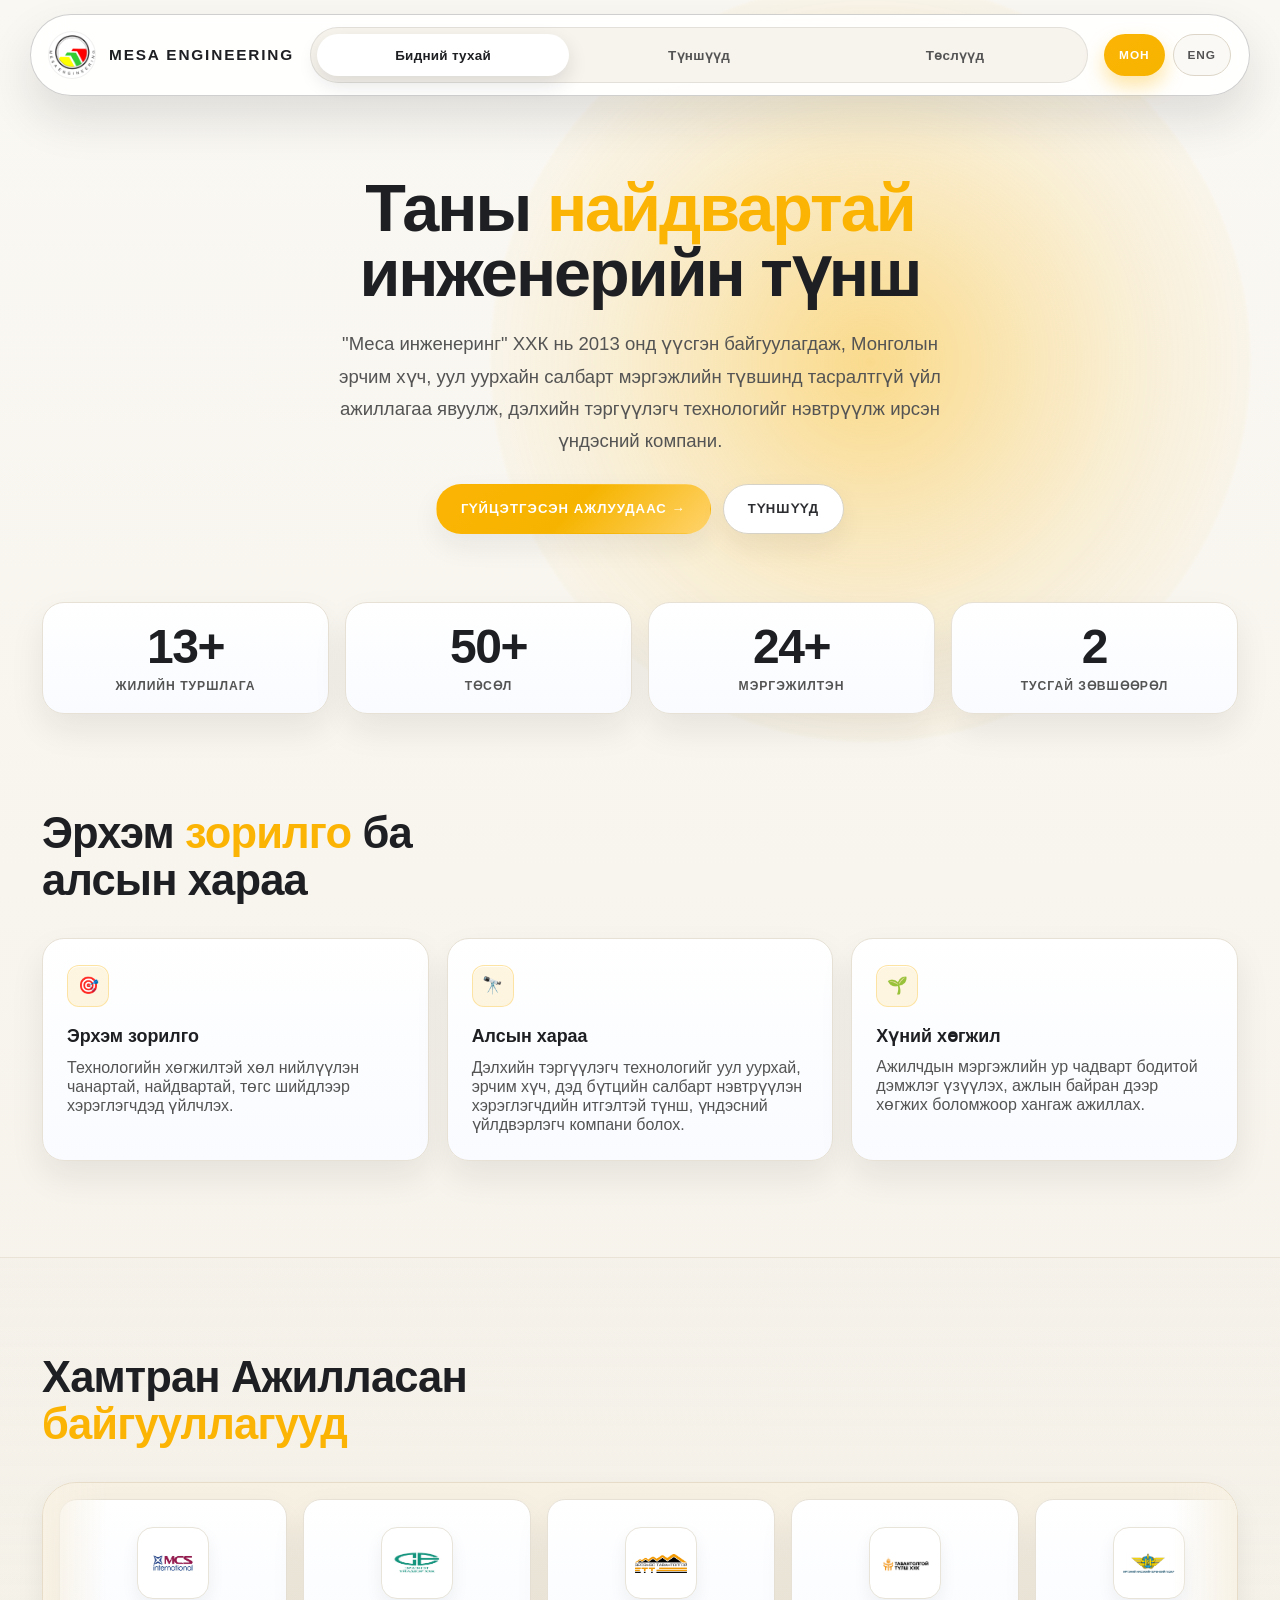
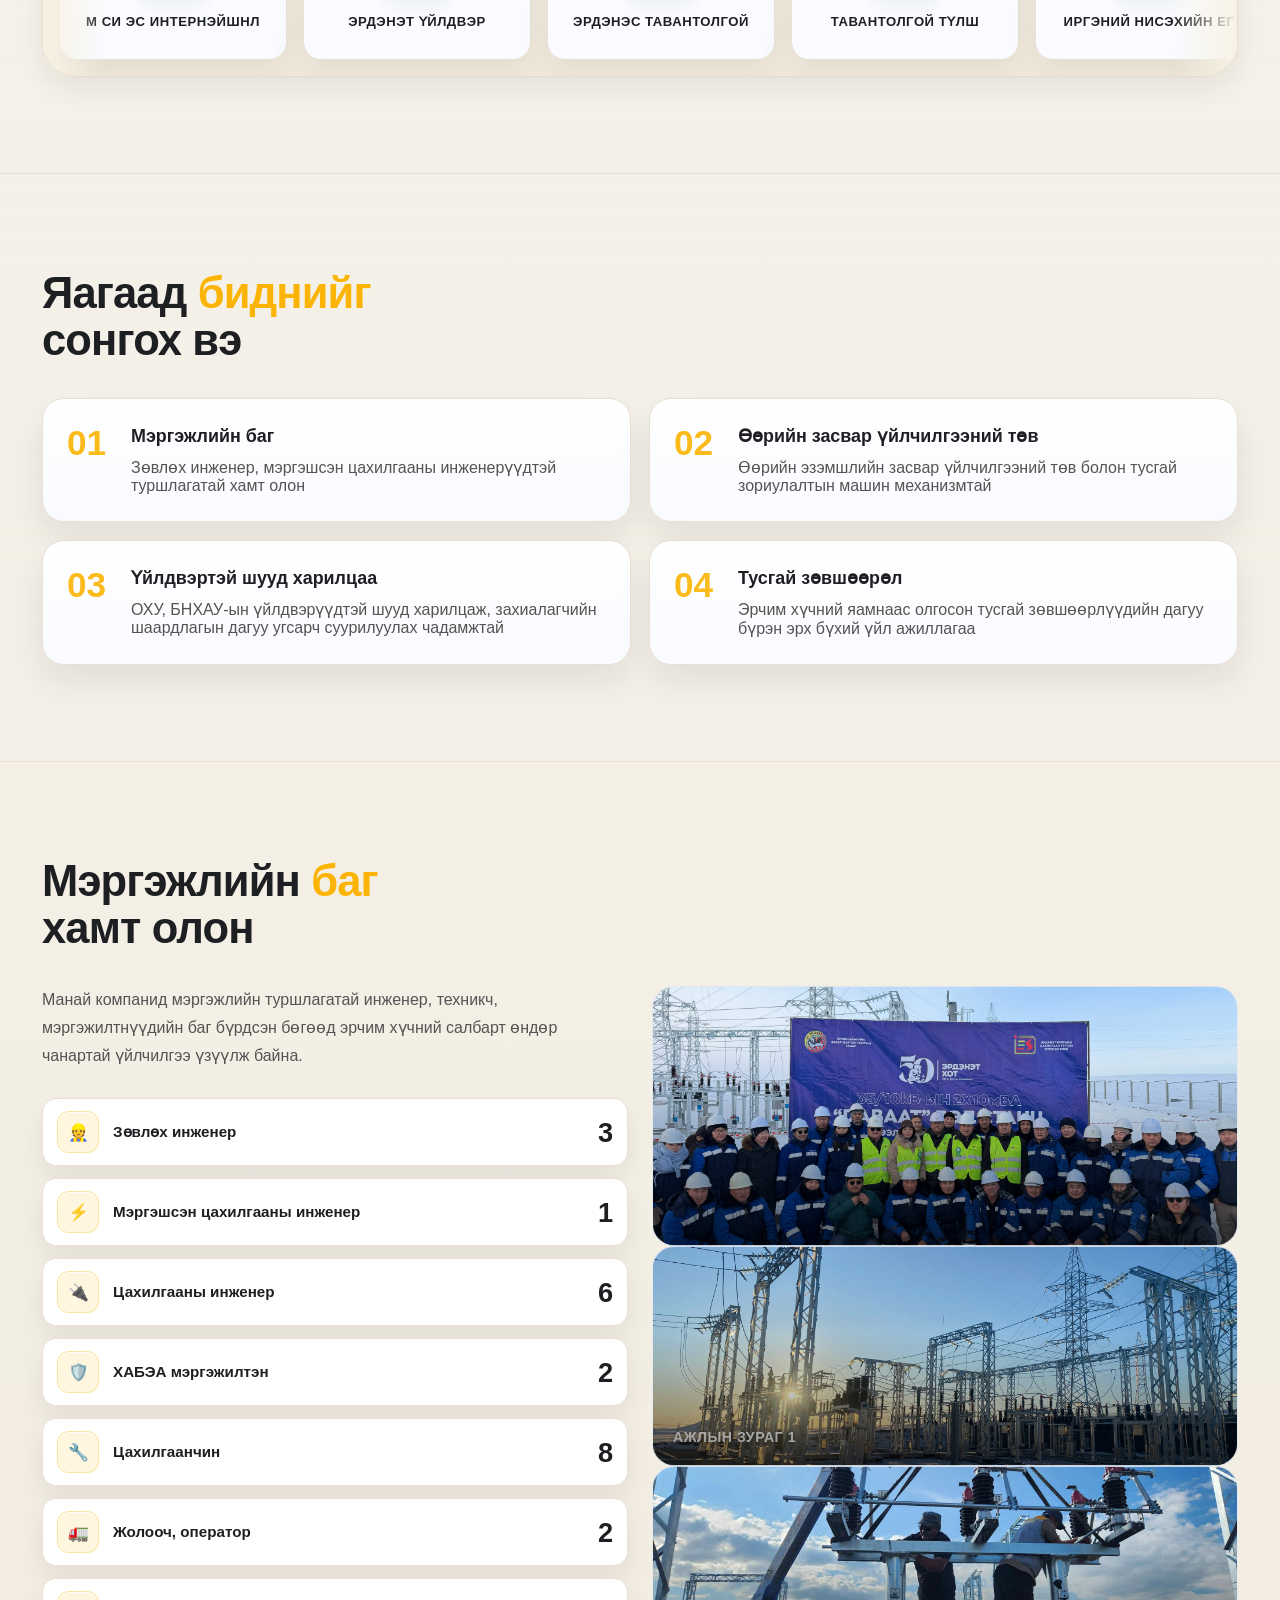
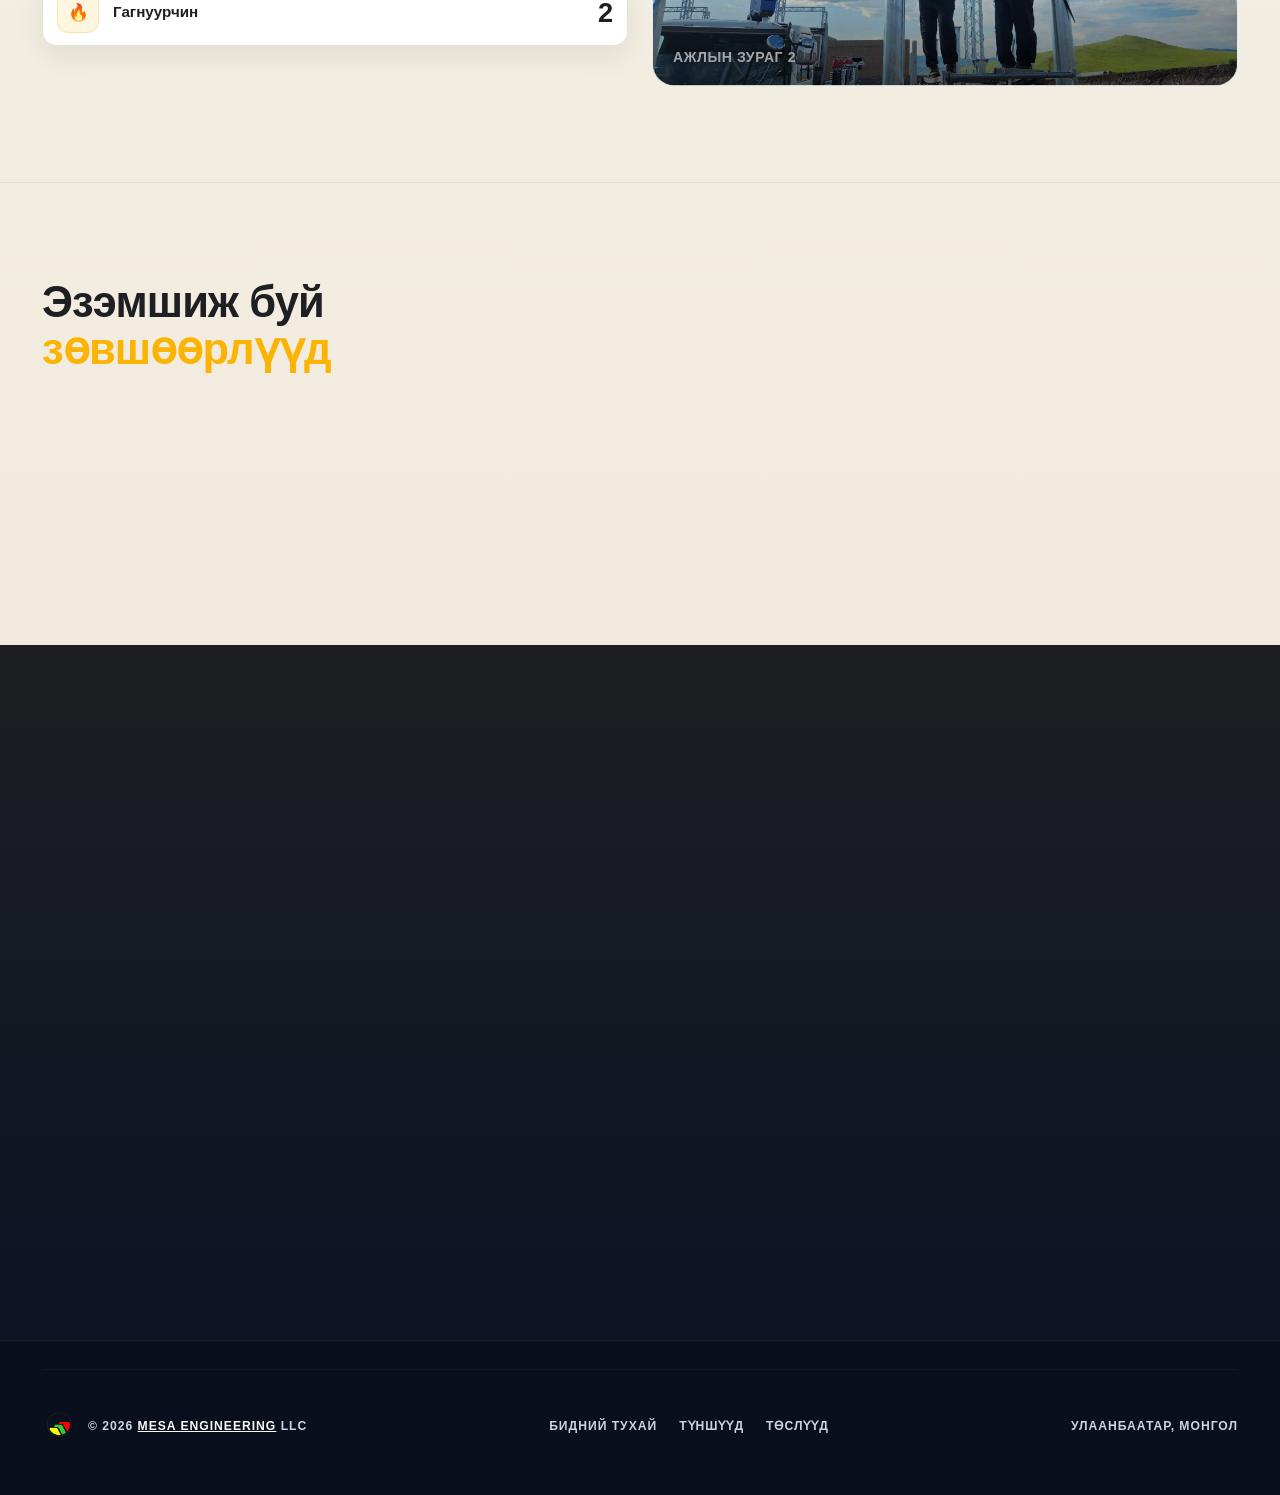
==== commit b9f41e1a: "Fix broken Cyrillic image paths on non-macOS hosts macOS stores filenames in NFD (e.g. й = и + combi" ====
--- a/index.html
+++ b/index.html
@@ -152,19 +152,19 @@
             <h4 data-mn="Эрдэнэт Үйлдвэр" data-en="Erdenet Mining">Эрдэнэт Үйлдвэр</h4>
           </article>
           <article class="client-slide">
-            <div class="client-slide-logo"><img src="Partner Company Logos/Эрдэнэс Тавантолгой.png" alt="Partner logo - Erdenes Tavantolgoi"></div>
+            <div class="client-slide-logo"><img src="Partner Company Logos/Эрдэнэс Тавантолгой.png" alt="Partner logo - Erdenes Tavantolgoi"></div>
             <h4 data-mn="Эрдэнэс Тавантолгой" data-en="Erdenes Tavantolgoi">Эрдэнэс Тавантолгой</h4>
           </article>
           <article class="client-slide">
-            <div class="client-slide-logo"><img src="Partner Company Logos/Тавантолгой Түлш.png" alt="Partner logo - Tavantolgoi Tulsh"></div>
+            <div class="client-slide-logo"><img src="Partner Company Logos/Тавантолгой Түлш.png" alt="Partner logo - Tavantolgoi Tulsh"></div>
             <h4 data-mn="Тавантолгой Түлш" data-en="Tavantolgoi Tulsh">Тавантолгой Түлш</h4>
           </article>
           <article class="client-slide">
-            <div class="client-slide-logo"><img src="Partner Company Logos/Иргэний Нисэх.png" alt="Partner logo - Civil Aviation Authority"></div>
+            <div class="client-slide-logo"><img src="Partner Company Logos/Иргэний Нисэх.png" alt="Partner logo - Civil Aviation Authority"></div>
             <h4 data-mn="Иргэний Нисэхийн ЕГ" data-en="Civil Aviation Authority">Иргэний Нисэхийн ЕГ</h4>
           </article>
           <article class="client-slide">
-            <div class="client-slide-logo"><img src="Partner Company Logos/Баруу Бүсийн Эрчим Хүч.jpeg" alt="Partner logo - Western Region Energy System"></div>
+            <div class="client-slide-logo"><img src="Partner Company Logos/Баруу Бүсийн Эрчим Хүч.jpeg" alt="Partner logo - Western Region Energy System"></div>
             <h4 data-mn="Баруун Бүсийн ЭХС" data-en="Western Region Energy System">Баруун Бүсийн ЭХС</h4>
           </article>
           <article class="client-slide">
@@ -190,19 +190,19 @@
             <h4 data-mn="Эрдэнэт Үйлдвэр" data-en="Erdenet Mining">Эрдэнэт Үйлдвэр</h4>
           </article>
           <article class="client-slide" aria-hidden="true">
-            <div class="client-slide-logo"><img src="Partner Company Logos/Эрдэнэс Тавантолгой.png" alt=""></div>
+            <div class="client-slide-logo"><img src="Partner Company Logos/Эрдэнэс Тавантолгой.png" alt=""></div>
             <h4 data-mn="Эрдэнэс Тавантолгой" data-en="Erdenes Tavantolgoi">Эрдэнэс Тавантолгой</h4>
           </article>
           <article class="client-slide" aria-hidden="true">
-            <div class="client-slide-logo"><img src="Partner Company Logos/Тавантолгой Түлш.png" alt=""></div>
+            <div class="client-slide-logo"><img src="Partner Company Logos/Тавантолгой Түлш.png" alt=""></div>
             <h4 data-mn="Тавантолгой Түлш" data-en="Tavantolgoi Tulsh">Тавантолгой Түлш</h4>
           </article>
           <article class="client-slide" aria-hidden="true">
-            <div class="client-slide-logo"><img src="Partner Company Logos/Иргэний Нисэх.png" alt=""></div>
+            <div class="client-slide-logo"><img src="Partner Company Logos/Иргэний Нисэх.png" alt=""></div>
             <h4 data-mn="Иргэний Нисэхийн ЕГ" data-en="Civil Aviation Authority">Иргэний Нисэхийн ЕГ</h4>
           </article>
           <article class="client-slide" aria-hidden="true">
-            <div class="client-slide-logo"><img src="Partner Company Logos/Баруу Бүсийн Эрчим Хүч.jpeg" alt=""></div>
+            <div class="client-slide-logo"><img src="Partner Company Logos/Баруу Бүсийн Эрчим Хүч.jpeg" alt=""></div>
             <h4 data-mn="Баруун Бүсийн ЭХС" data-en="Western Region Energy System">Баруун Бүсийн ЭХС</h4>
           </article>
           <article class="client-slide" aria-hidden="true">
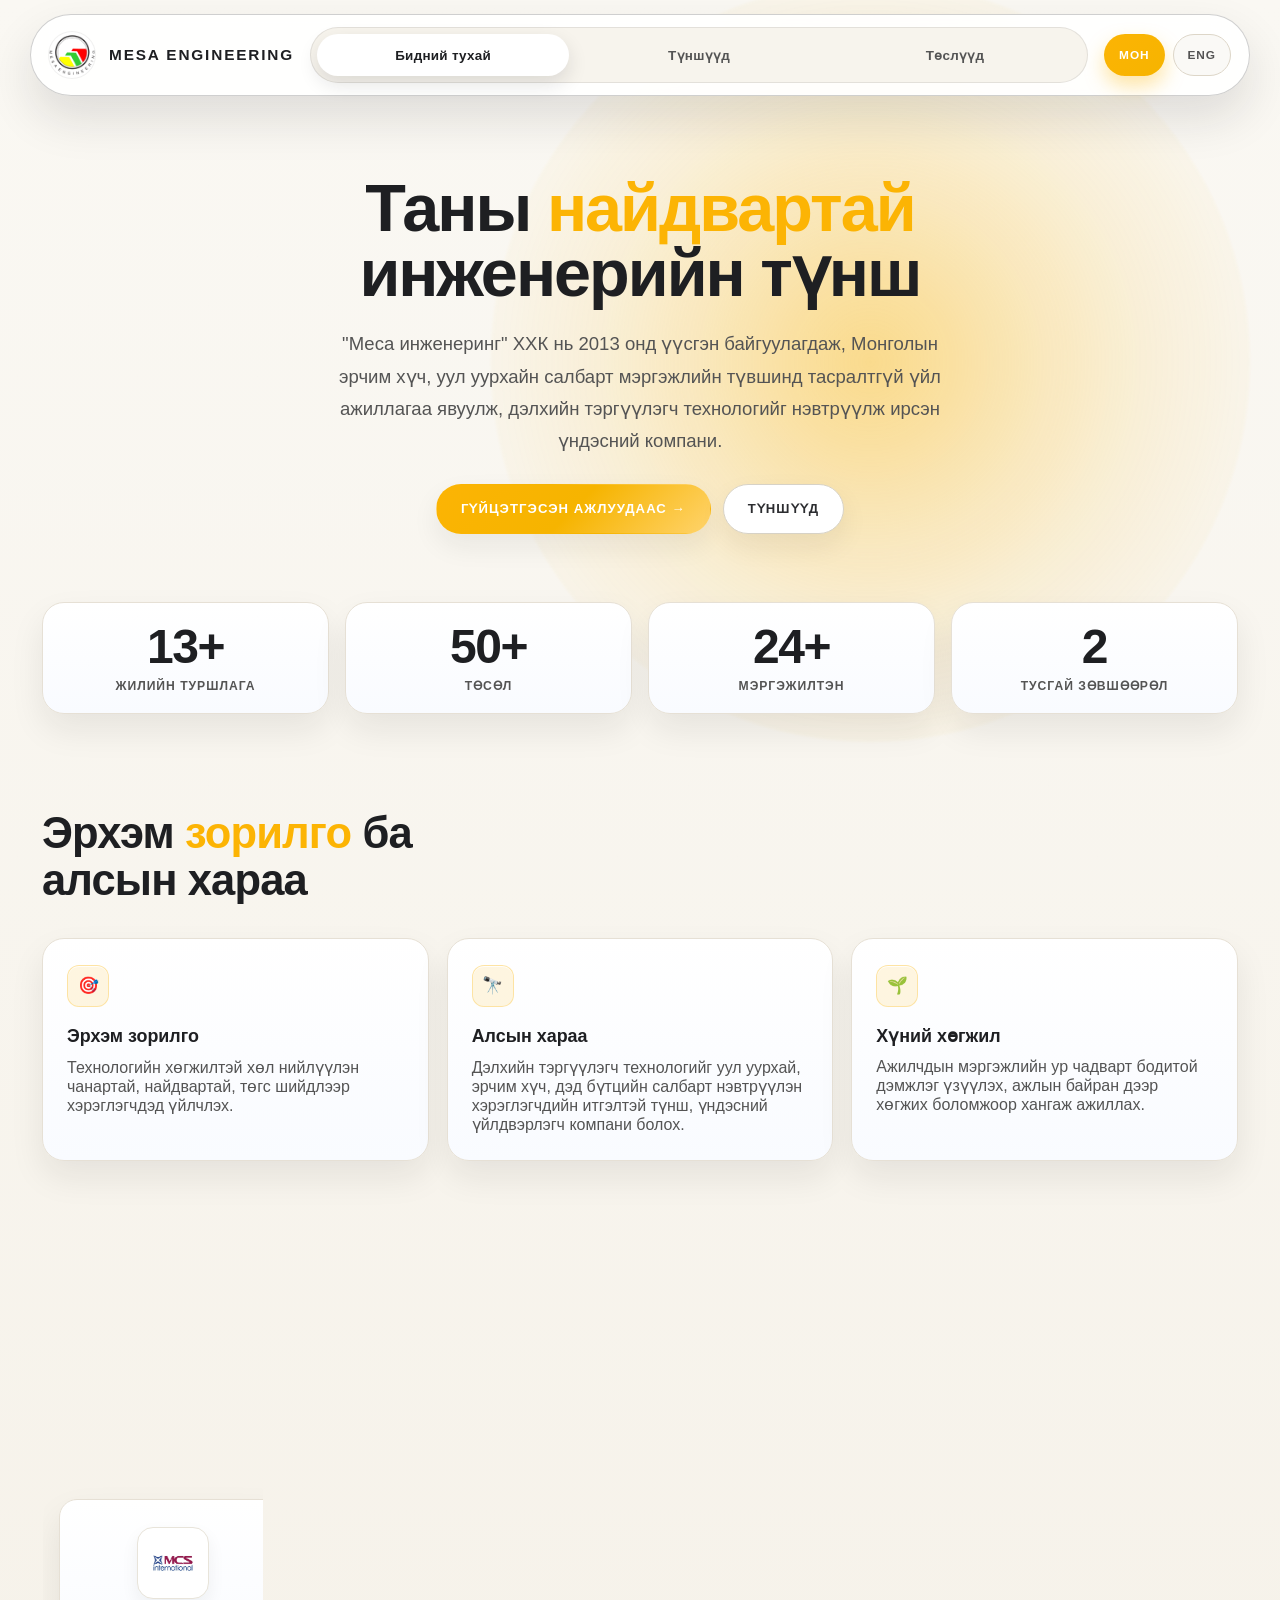
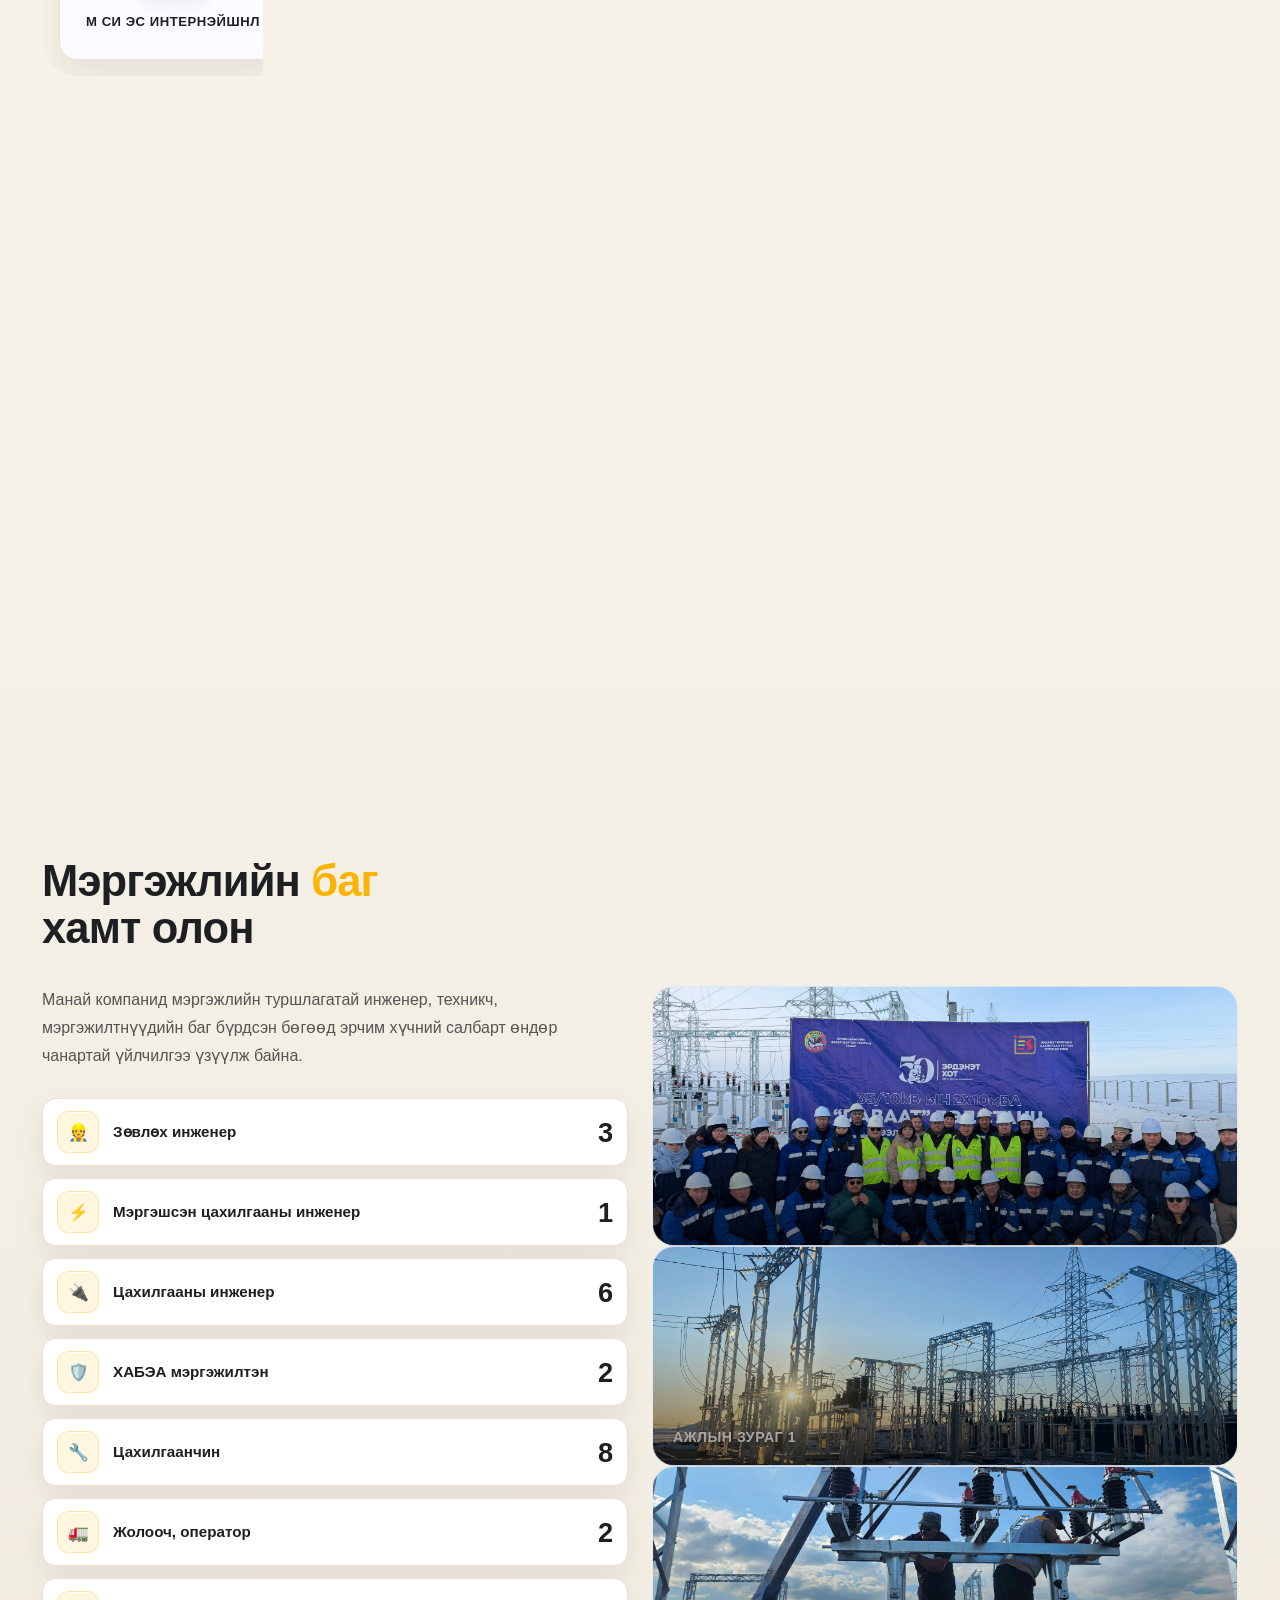
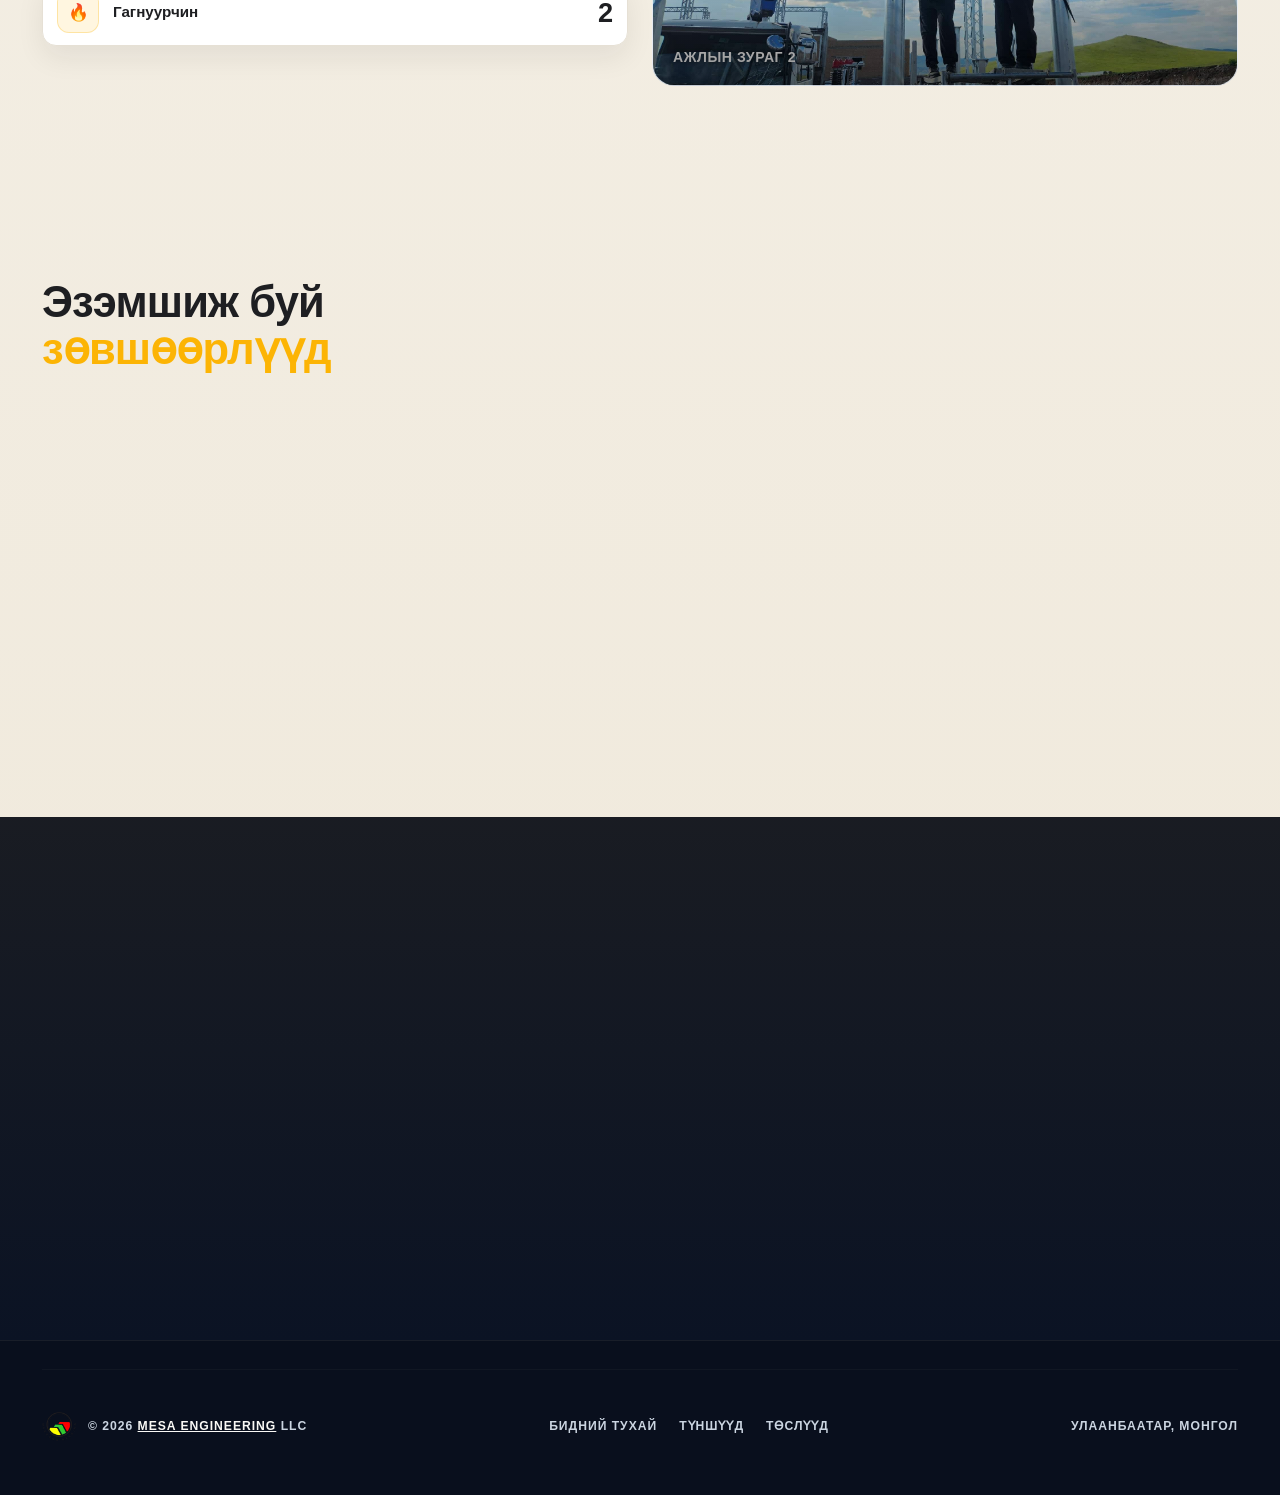
==== commit e952a51d: "Make Russian/Chinese supplier groups collapsible on mobile Wrap each international supplier group's " ====
--- a/index.html
+++ b/index.html
@@ -7,7 +7,7 @@
   <title>Mesa Engineering | Бидний тухай</title>
   <meta name="description"
     content="Mesa Engineering LLC - Mongolia's trusted energy and mining engineering partner since 2013.">
-  <link rel="stylesheet" href="mesa-theme.css?v=20260504mobilepolish">
+  <link rel="stylesheet" href="mesa-theme.css?v=20260504dropdowns">
 </head>
 
 <body class="page-home">
@@ -435,7 +435,7 @@
     </div>
   </footer>
 
-  <script src="mesa-app.js?v=20260504mobilepolish"></script>
+  <script src="mesa-app.js?v=20260504dropdowns"></script>
 </body>
 
 </html>
--- a/mesa-theme.css
+++ b/mesa-theme.css
@@ -1317,6 +1317,31 @@
   background: linear-gradient(90deg, rgba(252, 180, 4, 0.28), rgba(84, 84, 84, 0.12));
 }
 
+.supplier-group-toggle {
+  appearance: none;
+  border: 0;
+  background: transparent;
+  width: 100%;
+  display: flex;
+  align-items: center;
+  justify-content: flex-start;
+  gap: 12px;
+  padding: 0;
+  margin: 0 0 14px;
+  text-align: left;
+  color: inherit;
+  font: inherit;
+  cursor: default;
+}
+
+.supplier-group-toggle .supplier-group-label {
+  margin-bottom: 0;
+}
+
+.supplier-group-chevron {
+  display: none;
+}
+
 .supplier-grid {
   grid-template-columns: repeat(auto-fit, minmax(220px, 1fr));
 }
@@ -2577,6 +2602,67 @@
   .stats-bar {
     margin-top: -24px;
   }
+
+  .supplier-group:has(> .supplier-group-toggle) {
+    border: 1px solid rgba(84, 84, 84, 0.12);
+    border-radius: 14px;
+    background: rgba(255, 255, 255, 0.86);
+    box-shadow: var(--shadow-sm);
+    margin-bottom: 14px;
+    overflow: hidden;
+  }
+
+  .supplier-group-toggle {
+    cursor: pointer;
+    padding: 18px 18px;
+    margin: 0;
+    min-height: 64px;
+    justify-content: space-between;
+    transition: background 0.18s ease;
+  }
+
+  .supplier-group-toggle:hover,
+  .supplier-group-toggle:focus-visible {
+    background: rgba(252, 180, 4, 0.06);
+    outline: none;
+  }
+
+  .supplier-group-toggle .supplier-group-label {
+    flex: 1;
+    min-width: 0;
+  }
+
+  .supplier-group-toggle .supplier-group-label::after {
+    display: none;
+  }
+
+  .supplier-group-chevron {
+    display: inline-flex;
+    align-items: center;
+    justify-content: center;
+    width: 28px;
+    height: 28px;
+    border-radius: 999px;
+    background: rgba(252, 180, 4, 0.12);
+    color: var(--primary-strong);
+    font-size: 0.85rem;
+    line-height: 1;
+    transition: transform 0.22s ease, background 0.18s ease;
+    flex-shrink: 0;
+  }
+
+  .supplier-group-toggle[aria-expanded="true"] .supplier-group-chevron {
+    transform: rotate(180deg);
+    background: rgba(252, 180, 4, 0.22);
+  }
+
+  .supplier-group-toggle[aria-expanded="false"] + .supplier-grid {
+    display: none;
+  }
+
+  .supplier-group-toggle[aria-expanded="true"] + .supplier-grid {
+    padding: 4px 14px 16px;
+  }
 }
 
 @media (max-width: 640px) {
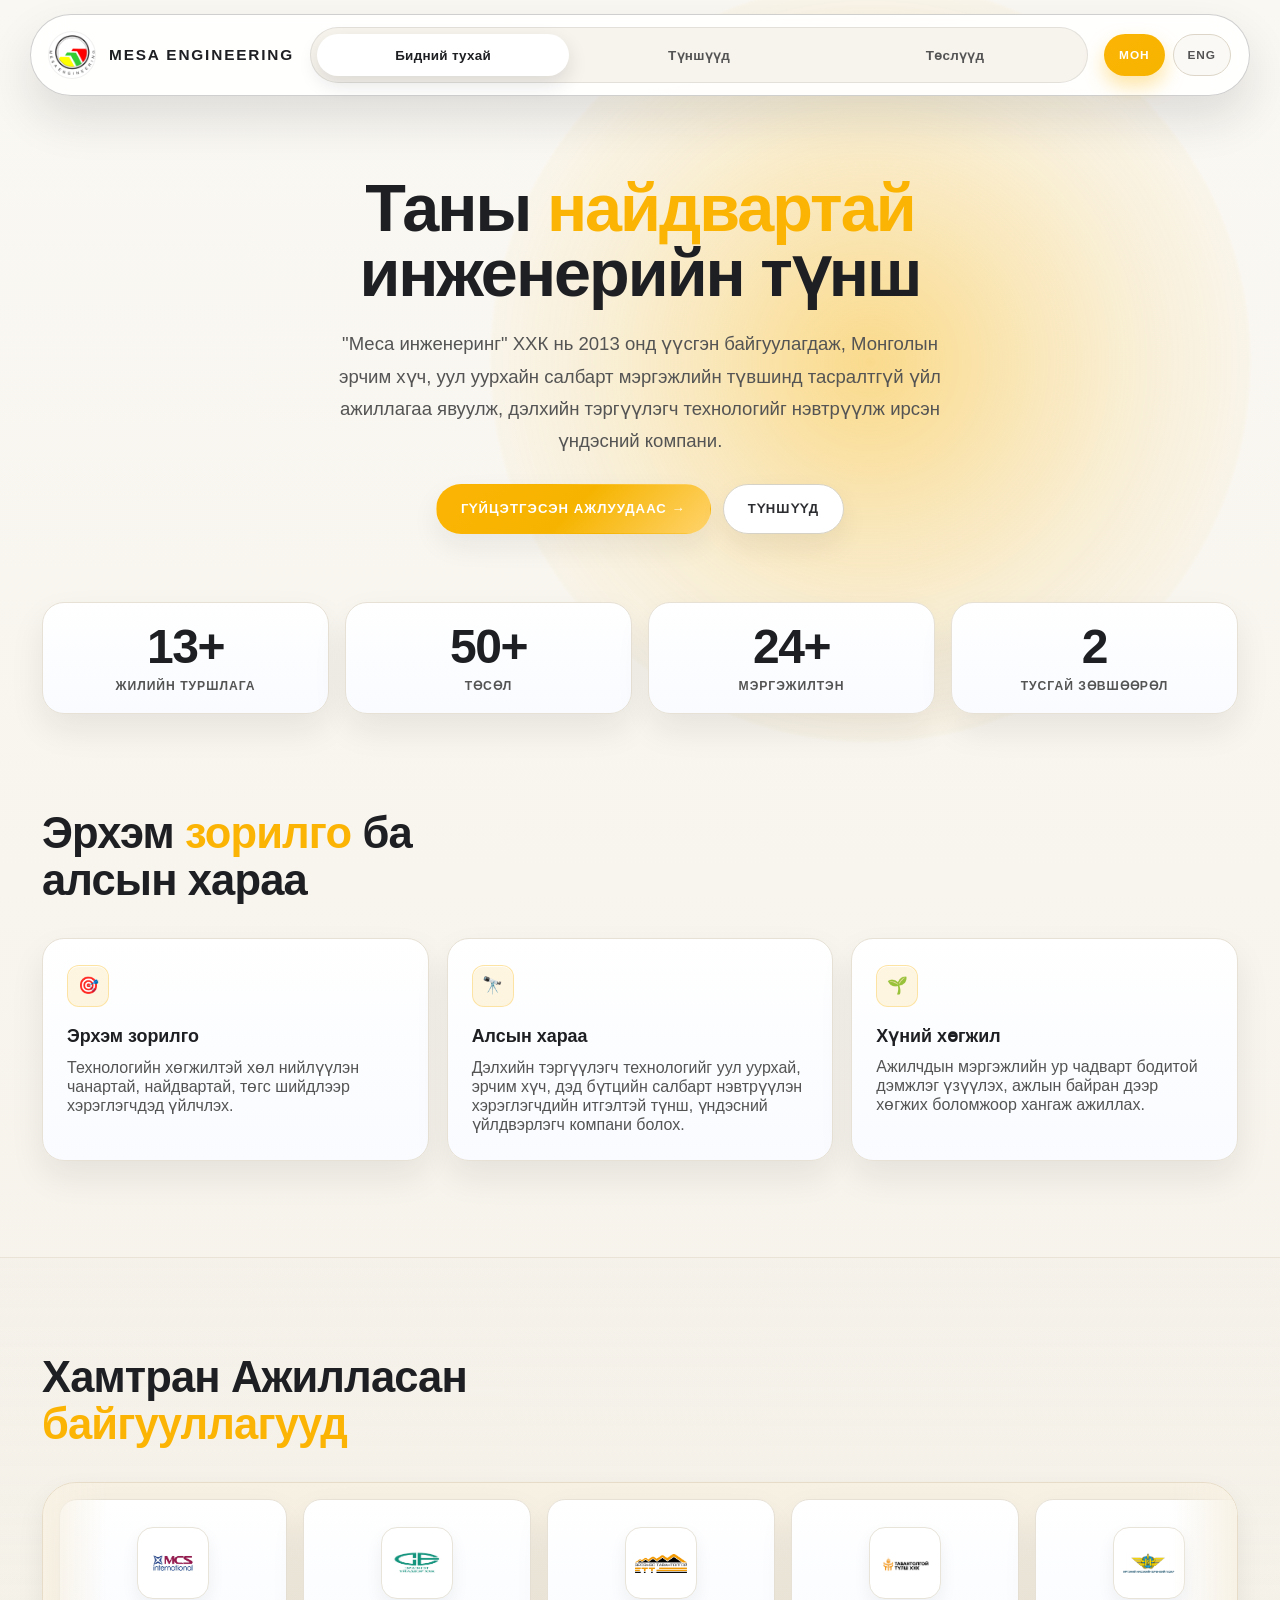
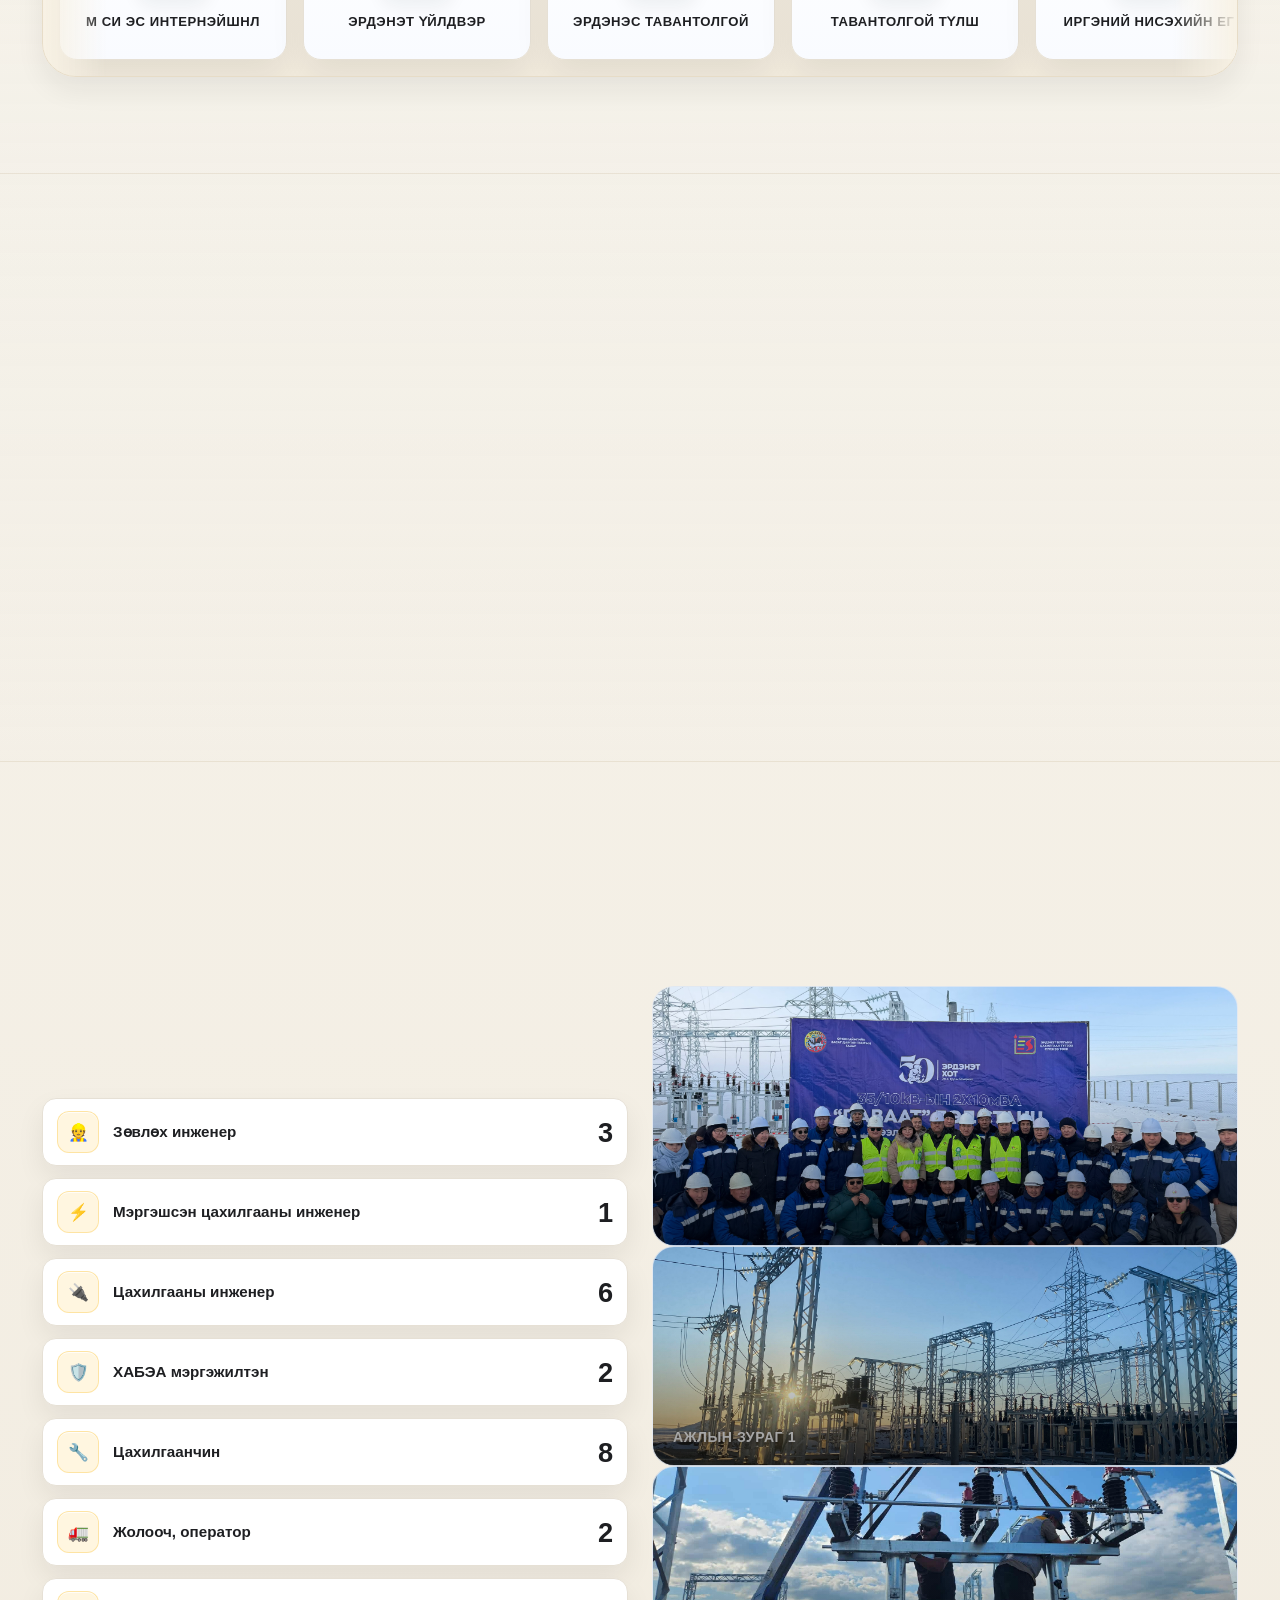
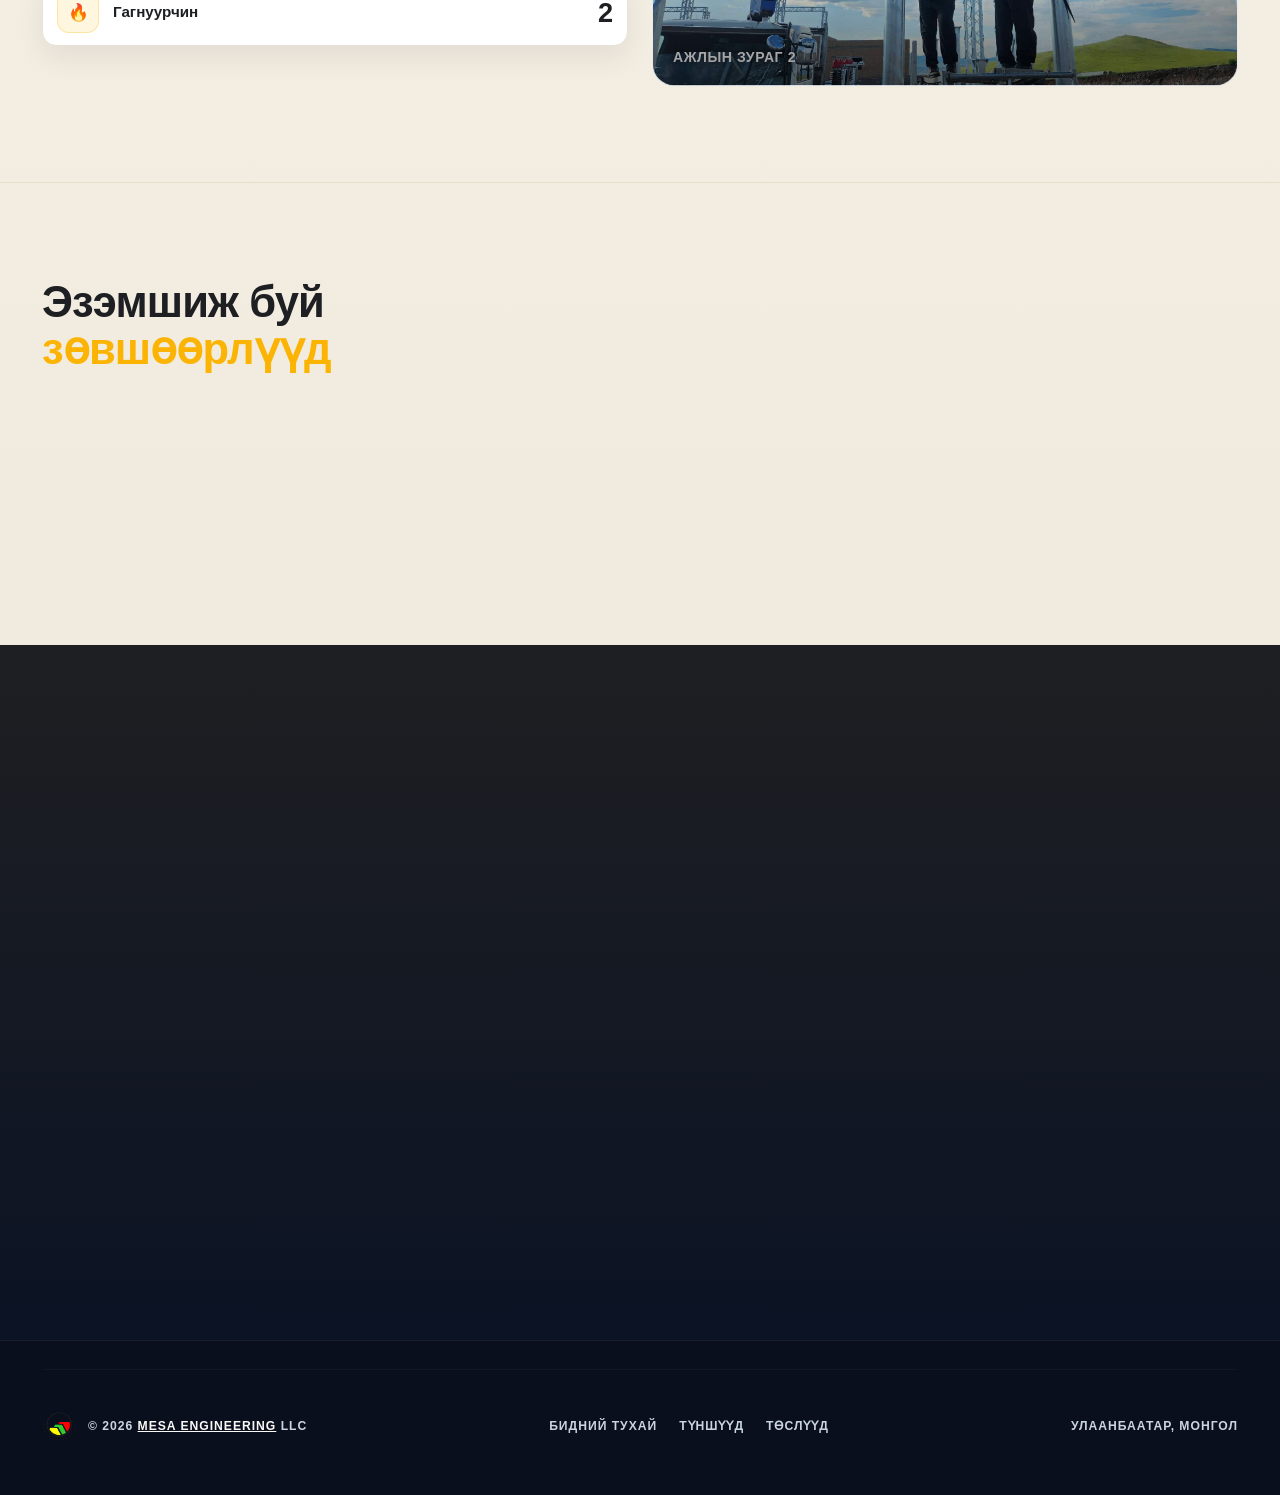
==== commit ac68c449: "Soften mobile menu palette to warm cream Replace the dark navy + amber radial backdrop with a warm c" ====
--- a/index.html
+++ b/index.html
@@ -7,7 +7,7 @@
   <title>Mesa Engineering | Бидний тухай</title>
   <meta name="description"
     content="Mesa Engineering LLC - Mongolia's trusted energy and mining engineering partner since 2013.">
-  <link rel="stylesheet" href="mesa-theme.css?v=20260504dropdowns">
+  <link rel="stylesheet" href="mesa-theme.css?v=20260504creammenu">
 </head>
 
 <body class="page-home">
--- a/mesa-theme.css
+++ b/mesa-theme.css
@@ -261,9 +261,9 @@
   inset: 0;
   padding: 26px 22px 32px;
   background:
-    radial-gradient(circle at 80% -10%, rgba(252, 180, 4, 0.22), transparent 55%),
-    radial-gradient(circle at 0% 100%, rgba(252, 180, 4, 0.08), transparent 50%),
-    #161719;
+    radial-gradient(circle at 85% -10%, rgba(252, 180, 4, 0.10), transparent 55%),
+    radial-gradient(circle at 0% 100%, rgba(252, 180, 4, 0.05), transparent 50%),
+    #faf7f0;
   display: flex;
   flex-direction: column;
   gap: 0;
@@ -306,7 +306,7 @@
 }
 
 .mobile-menu-header .mobile-brand {
-  color: #f4f1e8;
+  color: var(--ink);
   font-size: 0.78rem;
   font-weight: 800;
   letter-spacing: 0.18em;
@@ -316,7 +316,7 @@
 .mobile-menu-links {
   display: flex;
   flex-direction: column;
-  border-top: 1px solid rgba(244, 241, 232, 0.08);
+  border-top: 1px solid rgba(30, 31, 34, 0.08);
 }
 
 .mobile-menu-links a {
@@ -325,38 +325,38 @@
   align-items: center;
   justify-content: space-between;
   text-decoration: none;
-  color: #f4f1e8;
+  color: var(--ink);
   font-size: 1.35rem;
   font-weight: 700;
   letter-spacing: 0.01em;
   padding: 22px 14px;
   min-height: 64px;
-  border-bottom: 1px solid rgba(244, 241, 232, 0.08);
+  border-bottom: 1px solid rgba(30, 31, 34, 0.08);
   transition: color 0.18s ease, padding-left 0.18s ease;
 }
 
 .mobile-menu-links a::after {
   content: "→";
   font-size: 1.1rem;
-  color: rgba(244, 241, 232, 0.35);
+  color: rgba(30, 31, 34, 0.35);
   transition: color 0.18s ease, transform 0.18s ease;
 }
 
 .mobile-menu-links a:hover,
 .mobile-menu-links a:focus-visible {
-  color: #fcb404;
+  color: var(--primary-strong);
   padding-left: 18px;
   outline: none;
 }
 
 .mobile-menu-links a:hover::after,
 .mobile-menu-links a:focus-visible::after {
-  color: #fcb404;
+  color: var(--primary-strong);
   transform: translateX(4px);
 }
 
 .mobile-menu-links a.active {
-  color: #fcb404;
+  color: var(--primary-strong);
 }
 
 .mobile-menu-links a.active::before {
@@ -372,7 +372,7 @@
 
 .mobile-menu-links a.active::after {
   content: "•";
-  color: #fcb404;
+  color: var(--primary-strong);
 }
 
 .mobile-lang {
@@ -381,8 +381,8 @@
   align-self: center;
   padding: 4px;
   border-radius: 999px;
-  border: 1px solid rgba(244, 241, 232, 0.18);
-  background: rgba(244, 241, 232, 0.04);
+  border: 1px solid rgba(30, 31, 34, 0.12);
+  background: rgba(255, 255, 255, 0.6);
 }
 
 .mobile-lang .lang-btn {
@@ -392,7 +392,7 @@
   border: 0;
   border-radius: 999px;
   background: transparent;
-  color: rgba(244, 241, 232, 0.7);
+  color: var(--muted);
   font-weight: 700;
   letter-spacing: 0.04em;
   cursor: pointer;
@@ -401,7 +401,7 @@
 
 .mobile-lang .lang-btn.active {
   background: linear-gradient(135deg, #fcb404 0%, #f6b400 100%);
-  color: #161719;
+  color: var(--ink);
   box-shadow: 0 8px 18px rgba(252, 180, 4, 0.32);
 }
 
@@ -412,14 +412,14 @@
   flex-direction: column;
   align-items: center;
   gap: 6px;
-  color: rgba(244, 241, 232, 0.5);
+  color: rgba(30, 31, 34, 0.5);
   font-size: 0.72rem;
   letter-spacing: 0.14em;
   text-transform: uppercase;
 }
 
 .mobile-menu-footer a {
-  color: rgba(244, 241, 232, 0.78);
+  color: var(--ink);
   text-decoration: none;
   font-weight: 700;
   letter-spacing: 0.06em;
@@ -434,18 +434,18 @@
   width: 42px;
   height: 42px;
   border-radius: 999px;
-  border: 1px solid rgba(244, 241, 232, 0.22);
-  background: rgba(244, 241, 232, 0.04);
+  border: 1px solid rgba(30, 31, 34, 0.14);
+  background: rgba(255, 255, 255, 0.7);
   cursor: pointer;
-  color: #f4f1e8;
+  color: var(--ink);
   font-size: 1.1rem;
   line-height: 1;
 }
 
 .mobile-close:hover,
 .mobile-close:focus-visible {
-  border-color: #fcb404;
-  color: #fcb404;
+  border-color: var(--primary-strong);
+  color: var(--primary-strong);
   outline: none;
 }
 
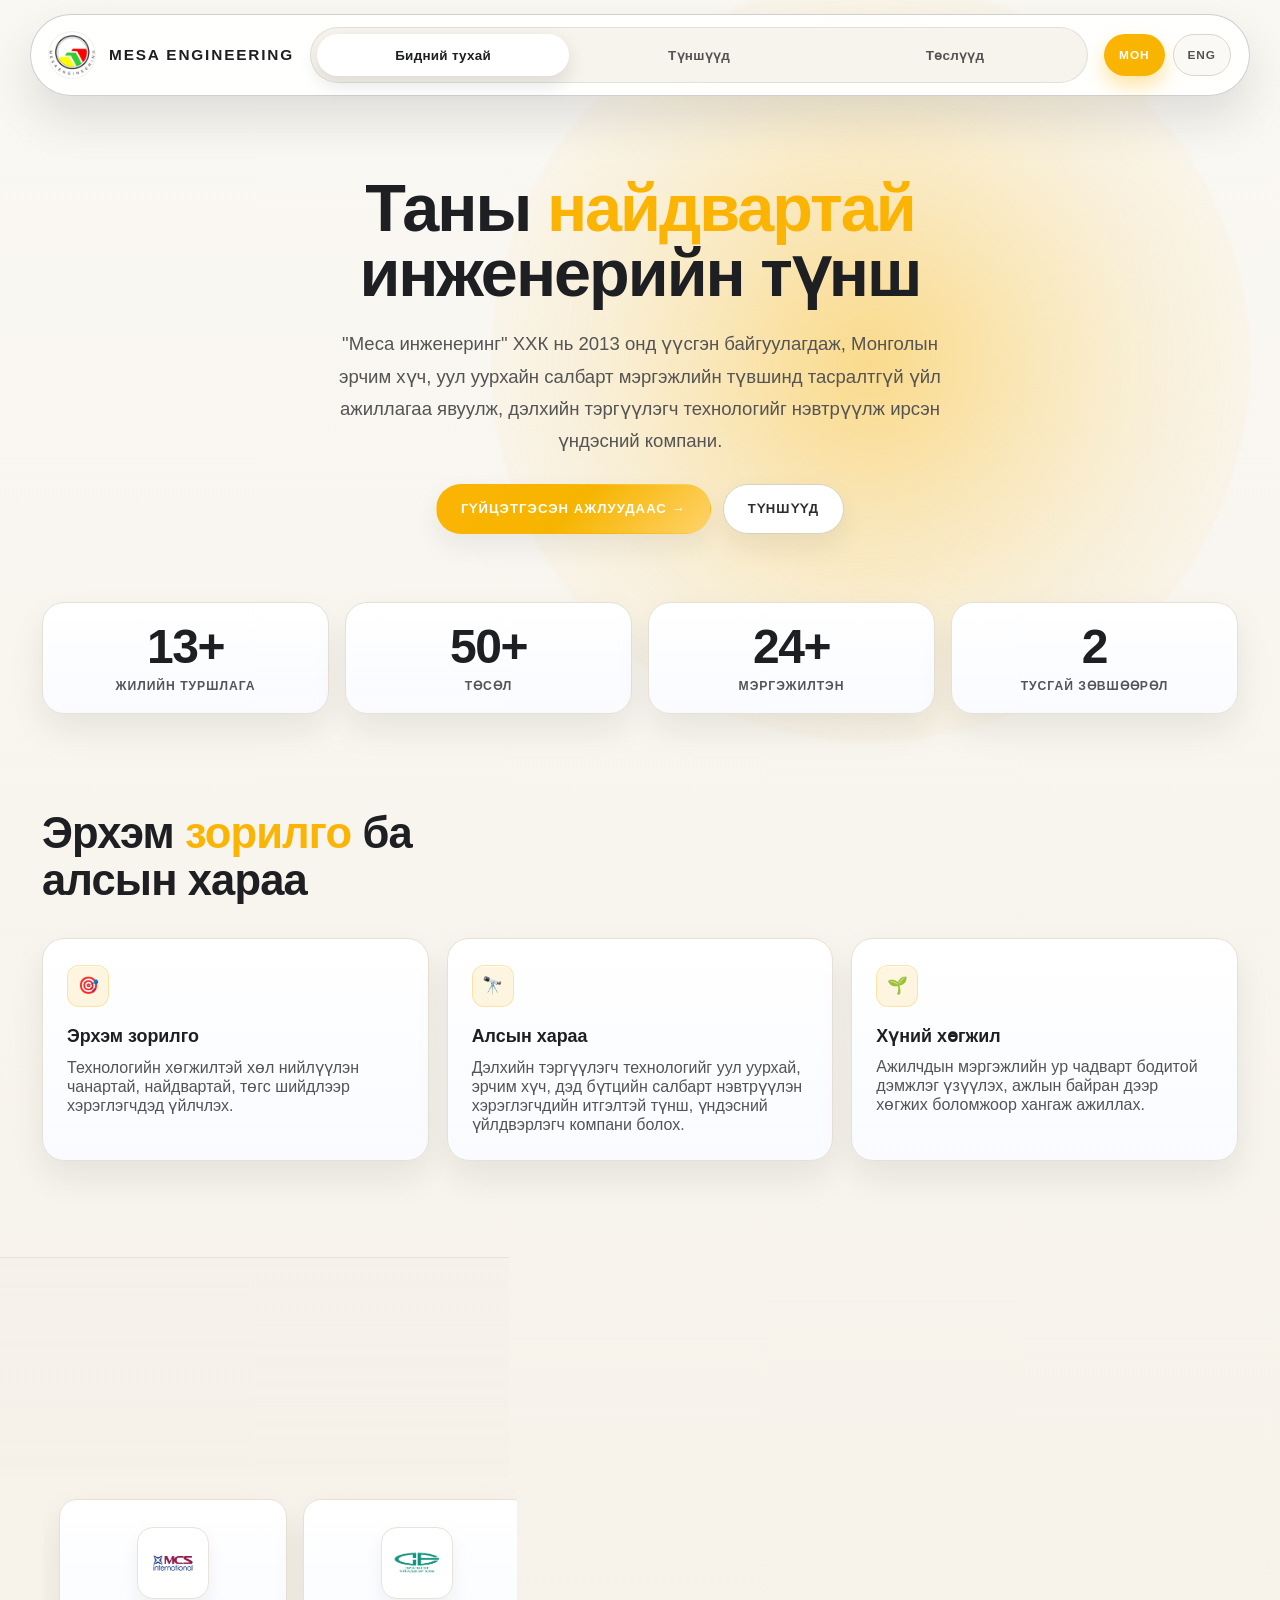
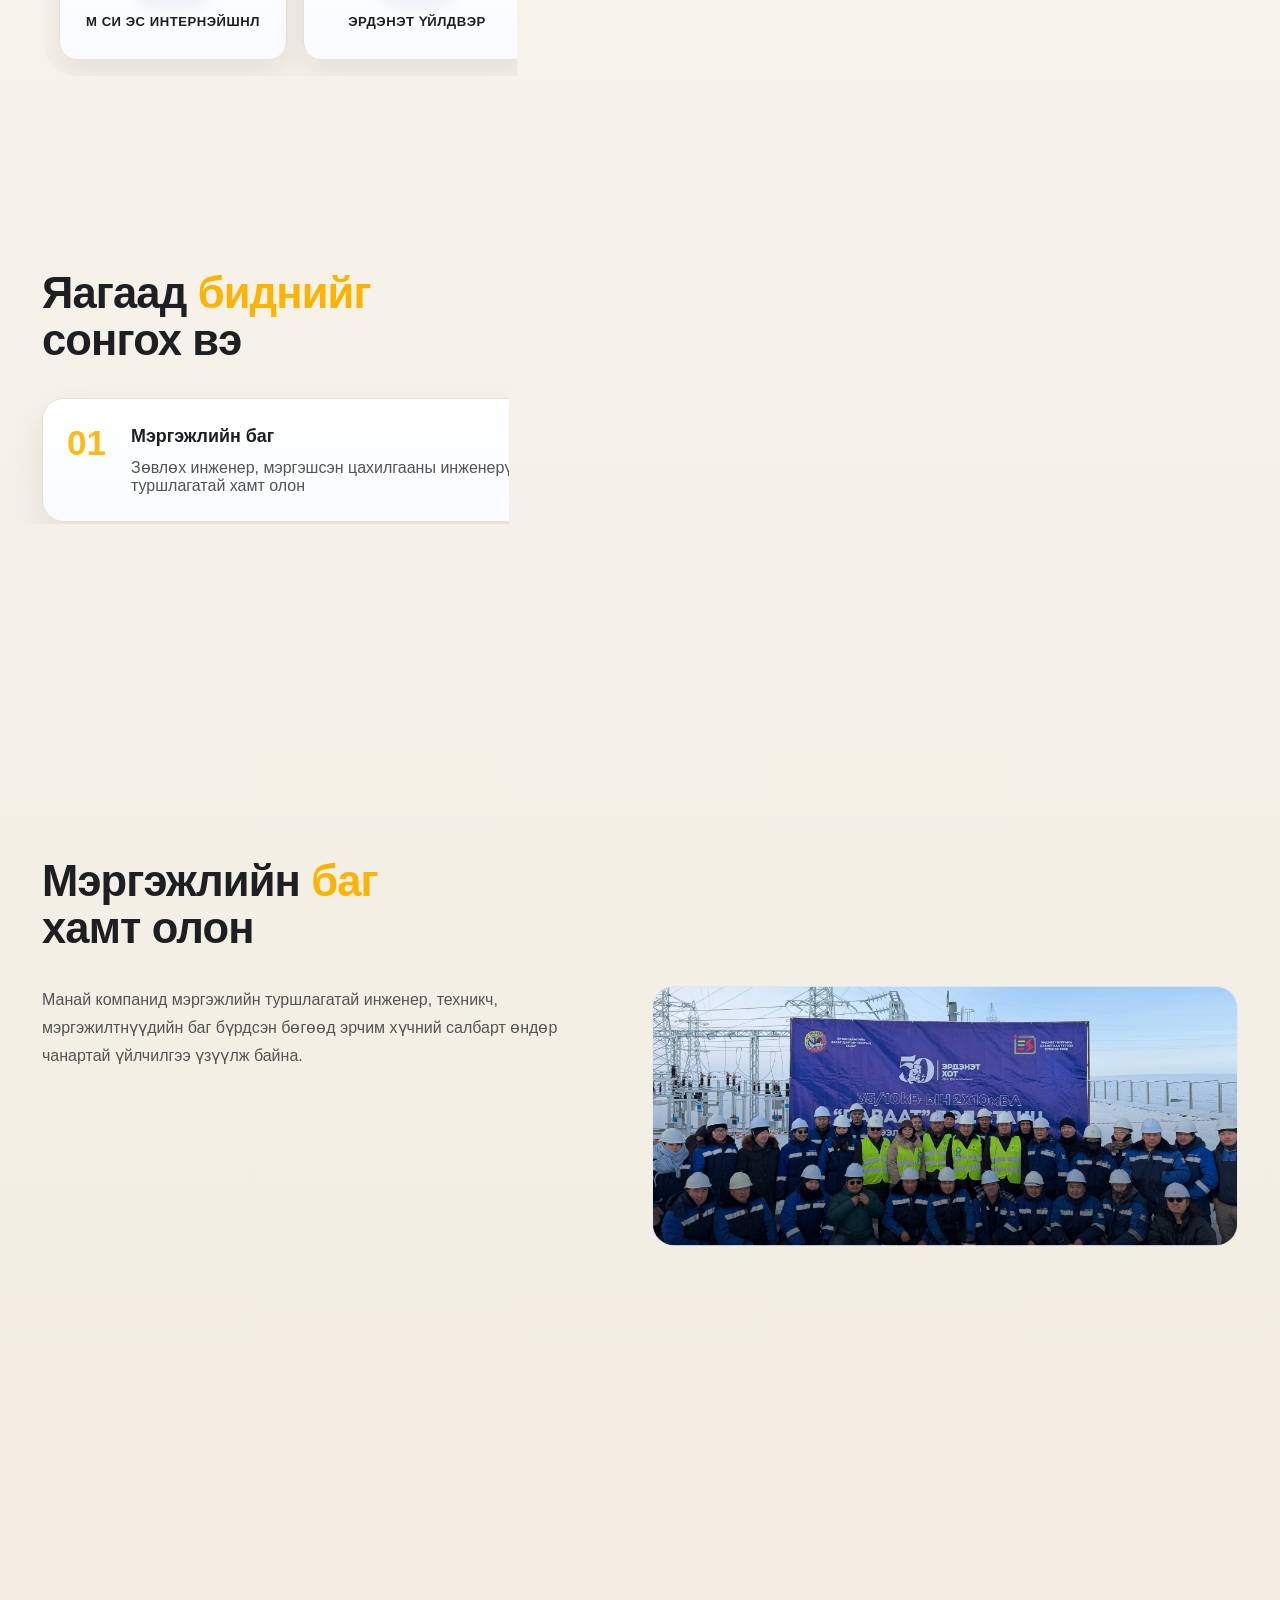
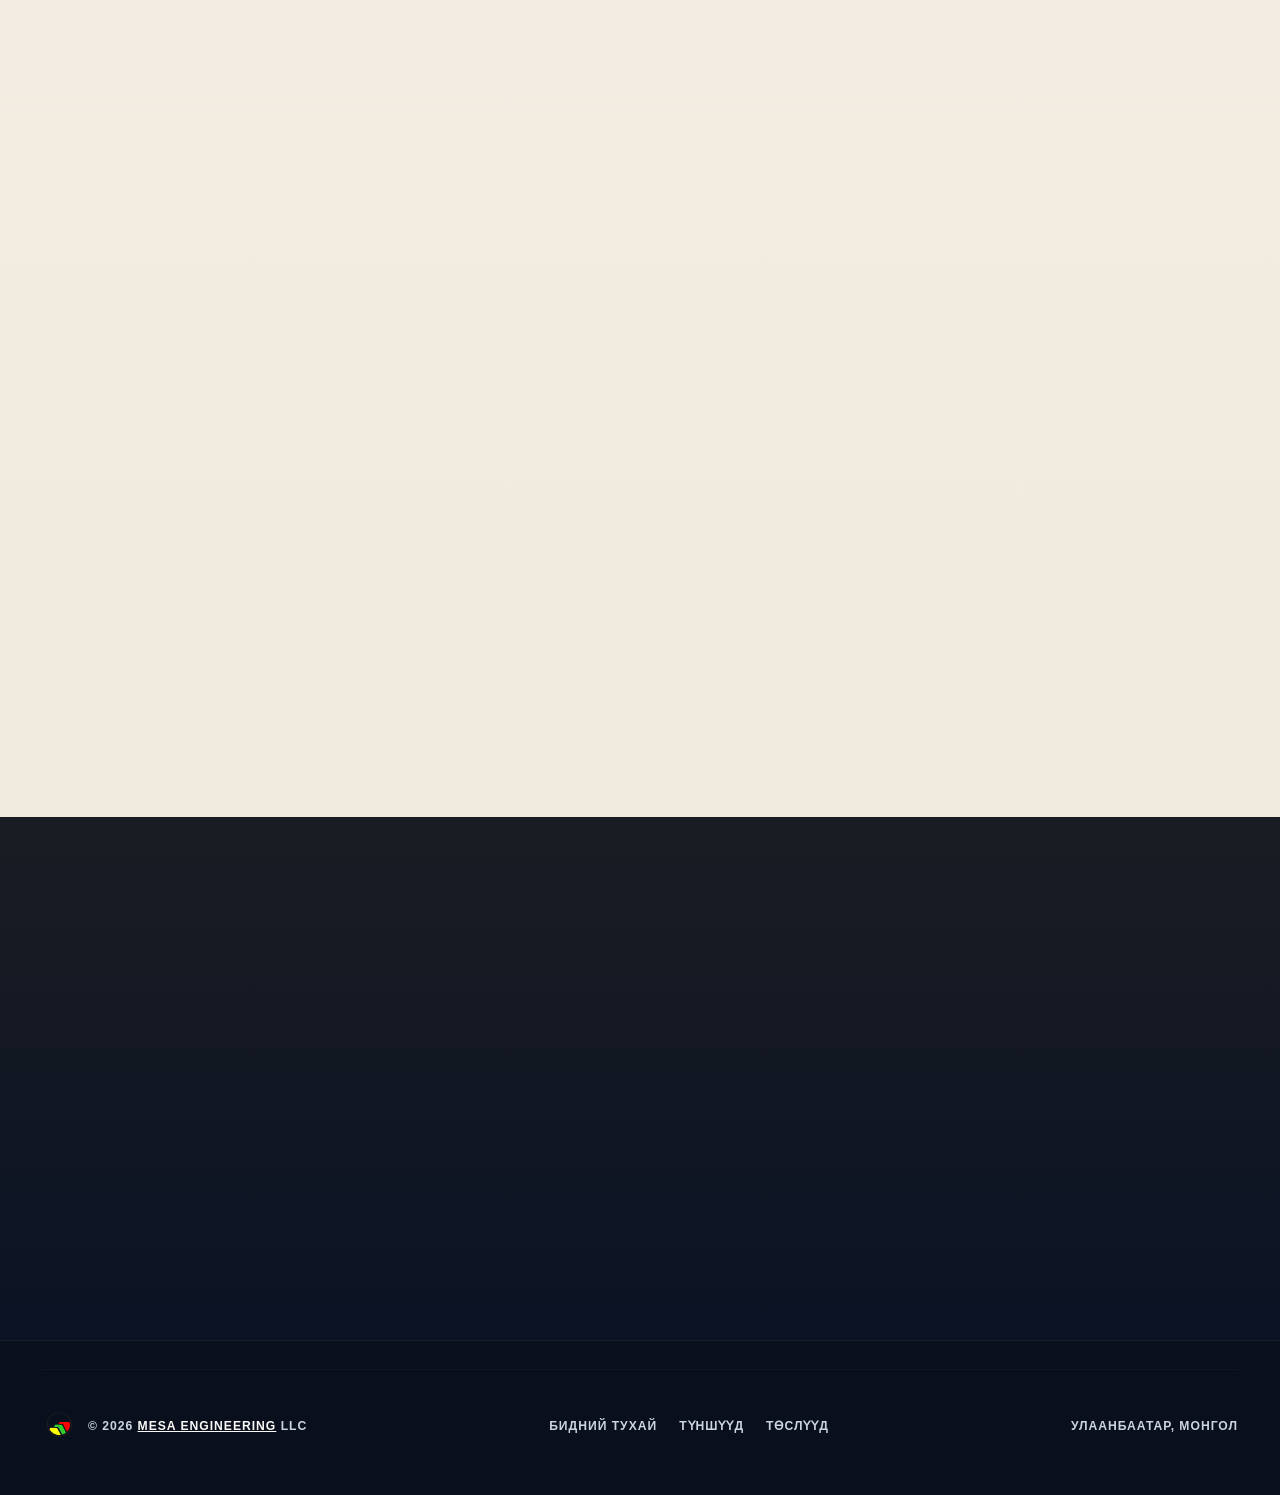
==== commit e286e3cd: "Update license capacity to 0.01–100 MW, add phone 99008450, remove contact link underlines Co-author" ====
--- a/index.html
+++ b/index.html
@@ -52,6 +52,7 @@
     </div>
     <div class="mobile-menu-footer">
       <a href="tel:+97699100872">+976 9910 0872</a>
+      <a href="tel:+97699008450">+976 9900 8450</a>
       <span data-mn="Меса инженеринг ХХК" data-en="Mesa Engineering LLC">Меса инженеринг ХХК</span>
     </div>
   </div>
@@ -367,9 +368,9 @@
         </div>
         <div class="license-card reveal">
           <h4 data-mn="Эх үүсвэрийн тусгай зөвшөөрөл" data-en="Power Source License">Эх үүсвэрийн тусгай зөвшөөрөл</h4>
-          <p data-mn="0.01-5МВт-ын хүчин чадалтай цахилгаан эрчим хүчний эх үүсвэрийн угсралт, засварын ажил, туршилт тохируулгын ажил үйлчилгээ эрхлэх — Эрчим хүчний яам"
-            data-en="Installation, repair, testing and commissioning services for 0.01-5MW capacity electrical power sources — Ministry of Energy">
-            0.01-5МВт-ын хүчин чадалтай цахилгаан эрчим хүчний эх үүсвэрийн угсралт, засварын ажил, туршилт тохируулгын
+          <p data-mn="0.01-100МВт-ын хүчин чадалтай цахилгаан эрчим хүчний эх үүсвэрийн угсралт, засварын ажил, туршилт тохируулгын ажил үйлчилгээ эрхлэх — Эрчим хүчний яам"
+            data-en="Installation, repair, testing and commissioning services for 0.01-100MW capacity electrical power sources — Ministry of Energy">
+            0.01-100МВт-ын хүчин чадалтай цахилгаан эрчим хүчний эх үүсвэрийн угсралт, засварын ажил, туршилт тохируулгын
             ажил үйлчилгээ эрхлэх — Эрчим хүчний яам</p>
         </div>
       </div>
@@ -399,7 +400,7 @@
             <div class="contact-icon">📞</div>
             <div>
               <h4 data-mn="Утас" data-en="Phone">Утас</h4>
-              <p><a href="tel:+97699100872">99100872</a> &nbsp;·&nbsp; <a href="tel:+97688767209">88767209</a></p>
+              <p><a href="tel:+97699100872">99100872</a> &nbsp;·&nbsp; <a href="tel:+97688767209">88767209</a> &nbsp;·&nbsp; <a href="tel:+97699008450">99008450</a></p>
             </div>
           </div>
           <div class="contact-item reveal">
--- a/mesa-theme.css
+++ b/mesa-theme.css
@@ -2172,11 +2172,7 @@
 .sec-dark .contact-item p,
 .sec-dark .contact-item a {
   color: #2c2d30;
-}
-
-.sec-dark .contact-item a {
-  text-decoration: underline;
-  text-underline-offset: 2px;
+  text-decoration: none;
 }
 
 .sec-dark .contact-item a:hover {
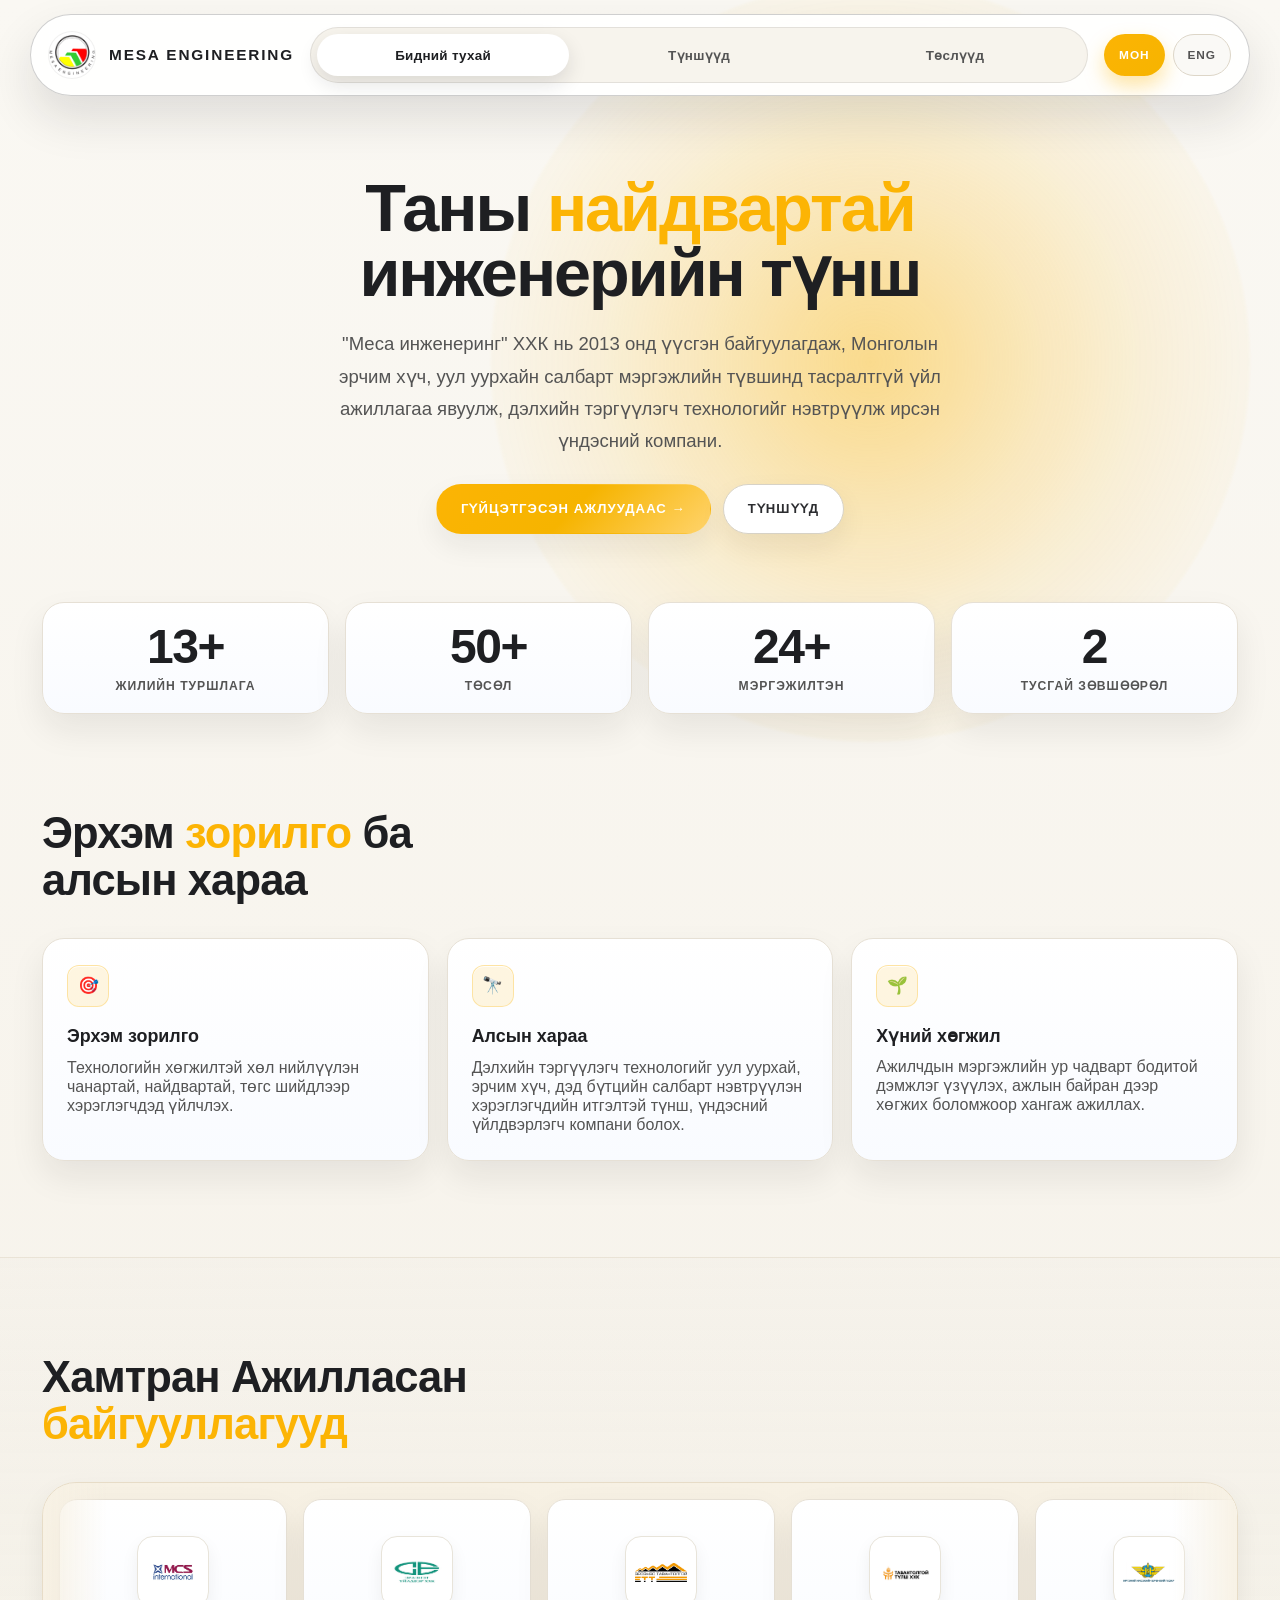
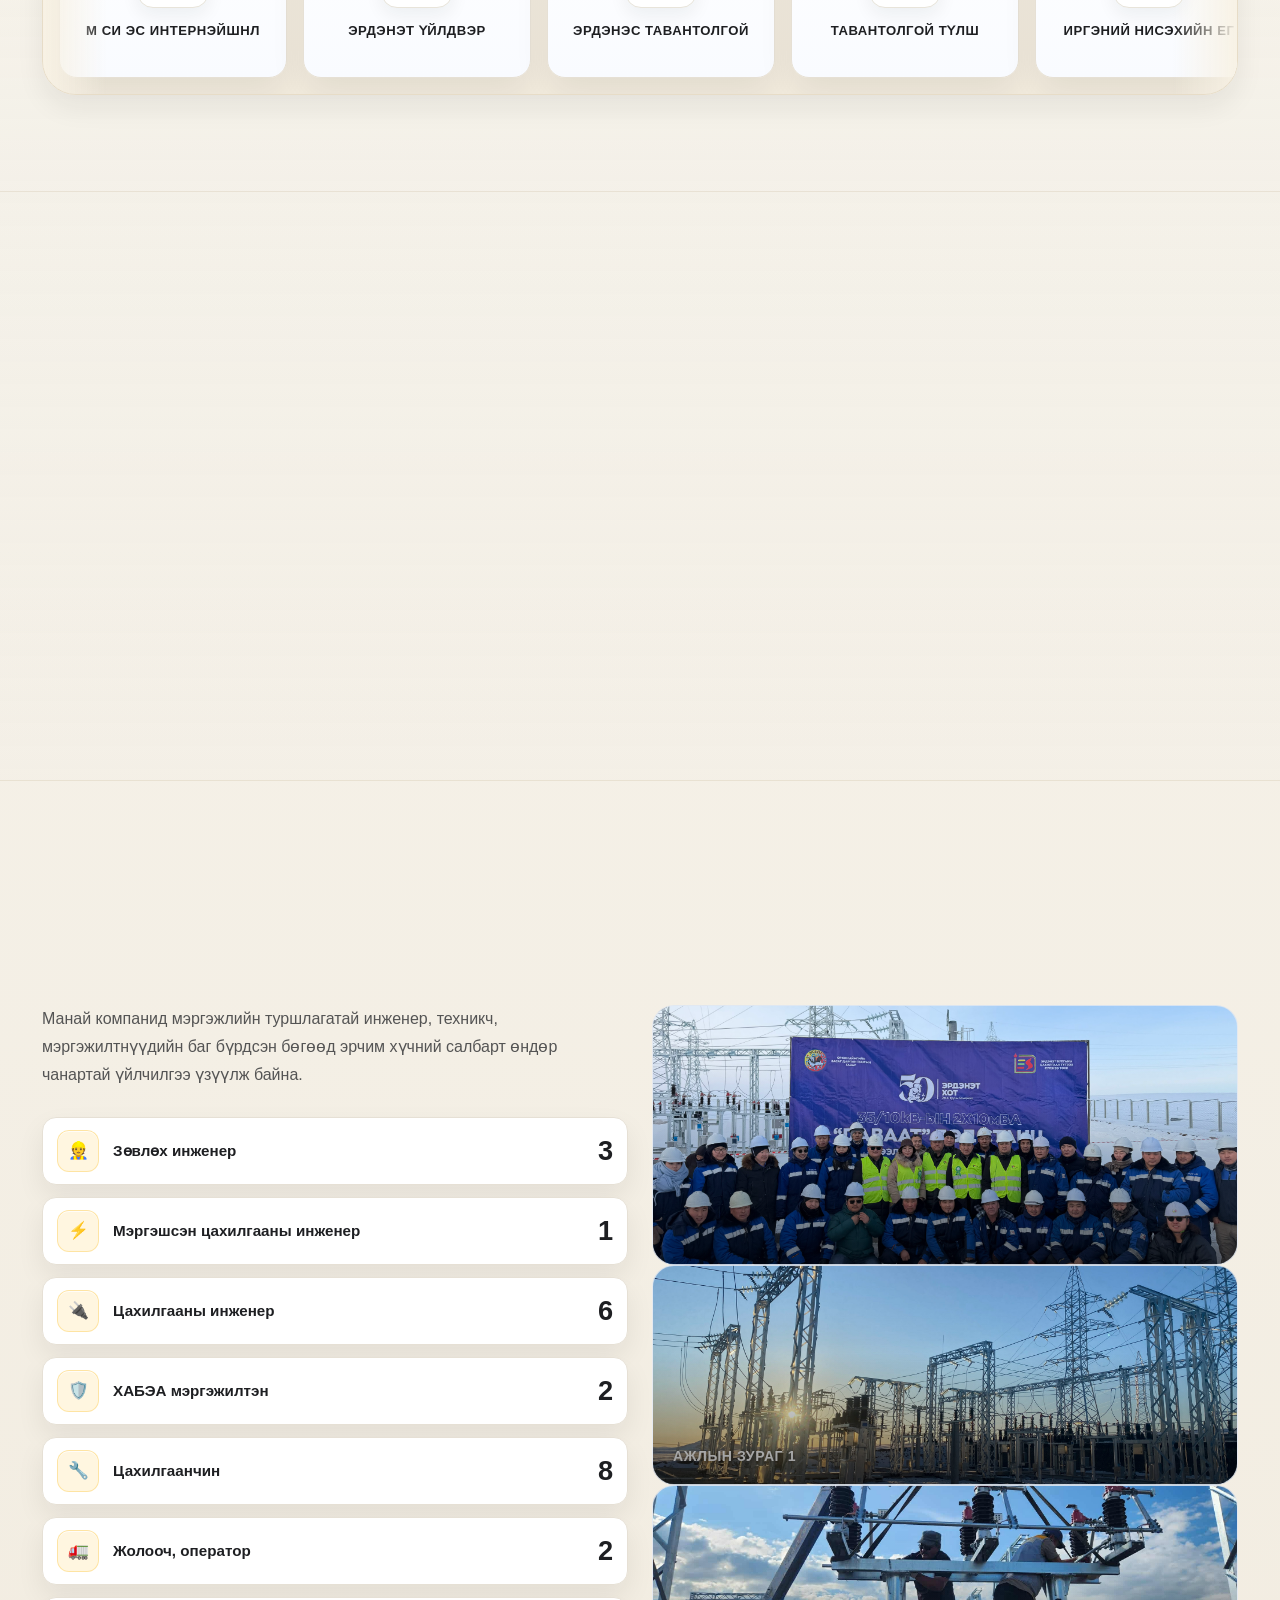
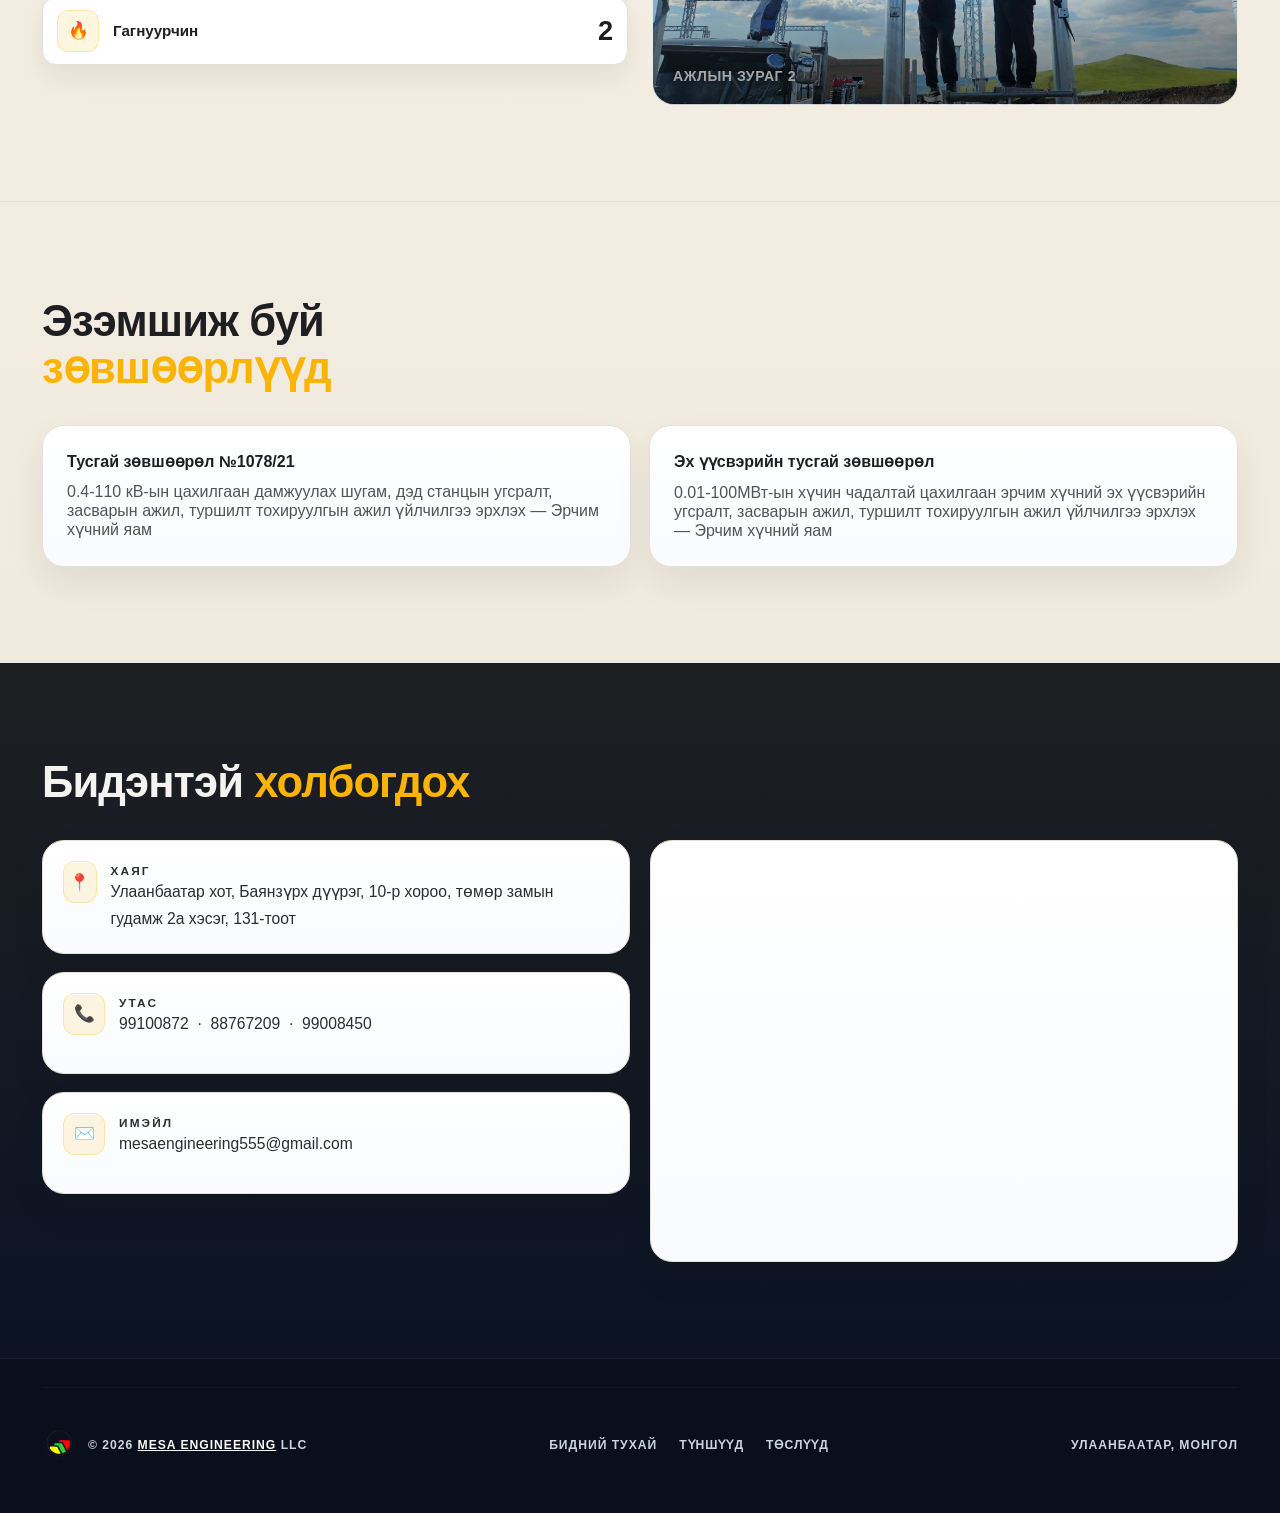
==== commit e11833a4: "Replace DMP with Erdenet-Bulgan power network (ЭБЦТС), add logo, full MN/EN names Co-authored-by: Cu" ====
--- a/index.html
+++ b/index.html
@@ -173,8 +173,8 @@
             <h4 data-mn="Бороогоулд ХХК" data-en="Boroo Gold LLC">Бороогоулд ХХК</h4>
           </article>
           <article class="client-slide">
-            <div class="client-slide-logo"><img src="Partner Company Logos/DMP.png" alt="Partner logo - Darkhan Metallurgical Plant"></div>
-            <h4 data-mn="Дарханы Төмөрлөгийн Үйлдвэр" data-en="Darkhan Metallurgical Plant">Дарханы Төмөрлөгийн Үйлдвэр</h4>
+            <div class="client-slide-logo"><img src="Partner Company Logos/Erdenetbulgan.png" alt="Partner logo - Erdenet-Bulgan Power Distribution Network LLC"></div>
+            <h4 data-mn="ЭБЦТС ТӨХК — Эрдэнэт Булганы цахилгаан түгээх сүлжээ" data-en="Erdenet-Bulgan Power Distribution Network LLC">ЭБЦТС ТӨХК — Эрдэнэт Булганы цахилгаан түгээх сүлжээ</h4>
           </article>
           <article class="client-slide">
             <div class="client-slide-logo"><img src="Partner Company Logos/Orkhon.png" alt="Partner logo - Orkhon Aimag Governor's Office"></div>
@@ -211,8 +211,8 @@
             <h4 data-mn="Бороогоулд ХХК" data-en="Boroo Gold LLC">Бороогоулд ХХК</h4>
           </article>
           <article class="client-slide" aria-hidden="true">
-            <div class="client-slide-logo"><img src="Partner Company Logos/DMP.png" alt=""></div>
-            <h4 data-mn="Дарханы Төмөрлөгийн Үйлдвэр" data-en="Darkhan Metallurgical Plant">Дарханы Төмөрлөгийн Үйлдвэр</h4>
+            <div class="client-slide-logo"><img src="Partner Company Logos/Erdenetbulgan.png" alt=""></div>
+            <h4 data-mn="ЭБЦТС ТӨХК — Эрдэнэт Булганы цахилгаан түгээх сүлжээ" data-en="Erdenet-Bulgan Power Distribution Network LLC">ЭБЦТС ТӨХК — Эрдэнэт Булганы цахилгаан түгээх сүлжээ</h4>
           </article>
           <article class="client-slide" aria-hidden="true">
             <div class="client-slide-logo"><img src="Partner Company Logos/Orkhon.png" alt=""></div>
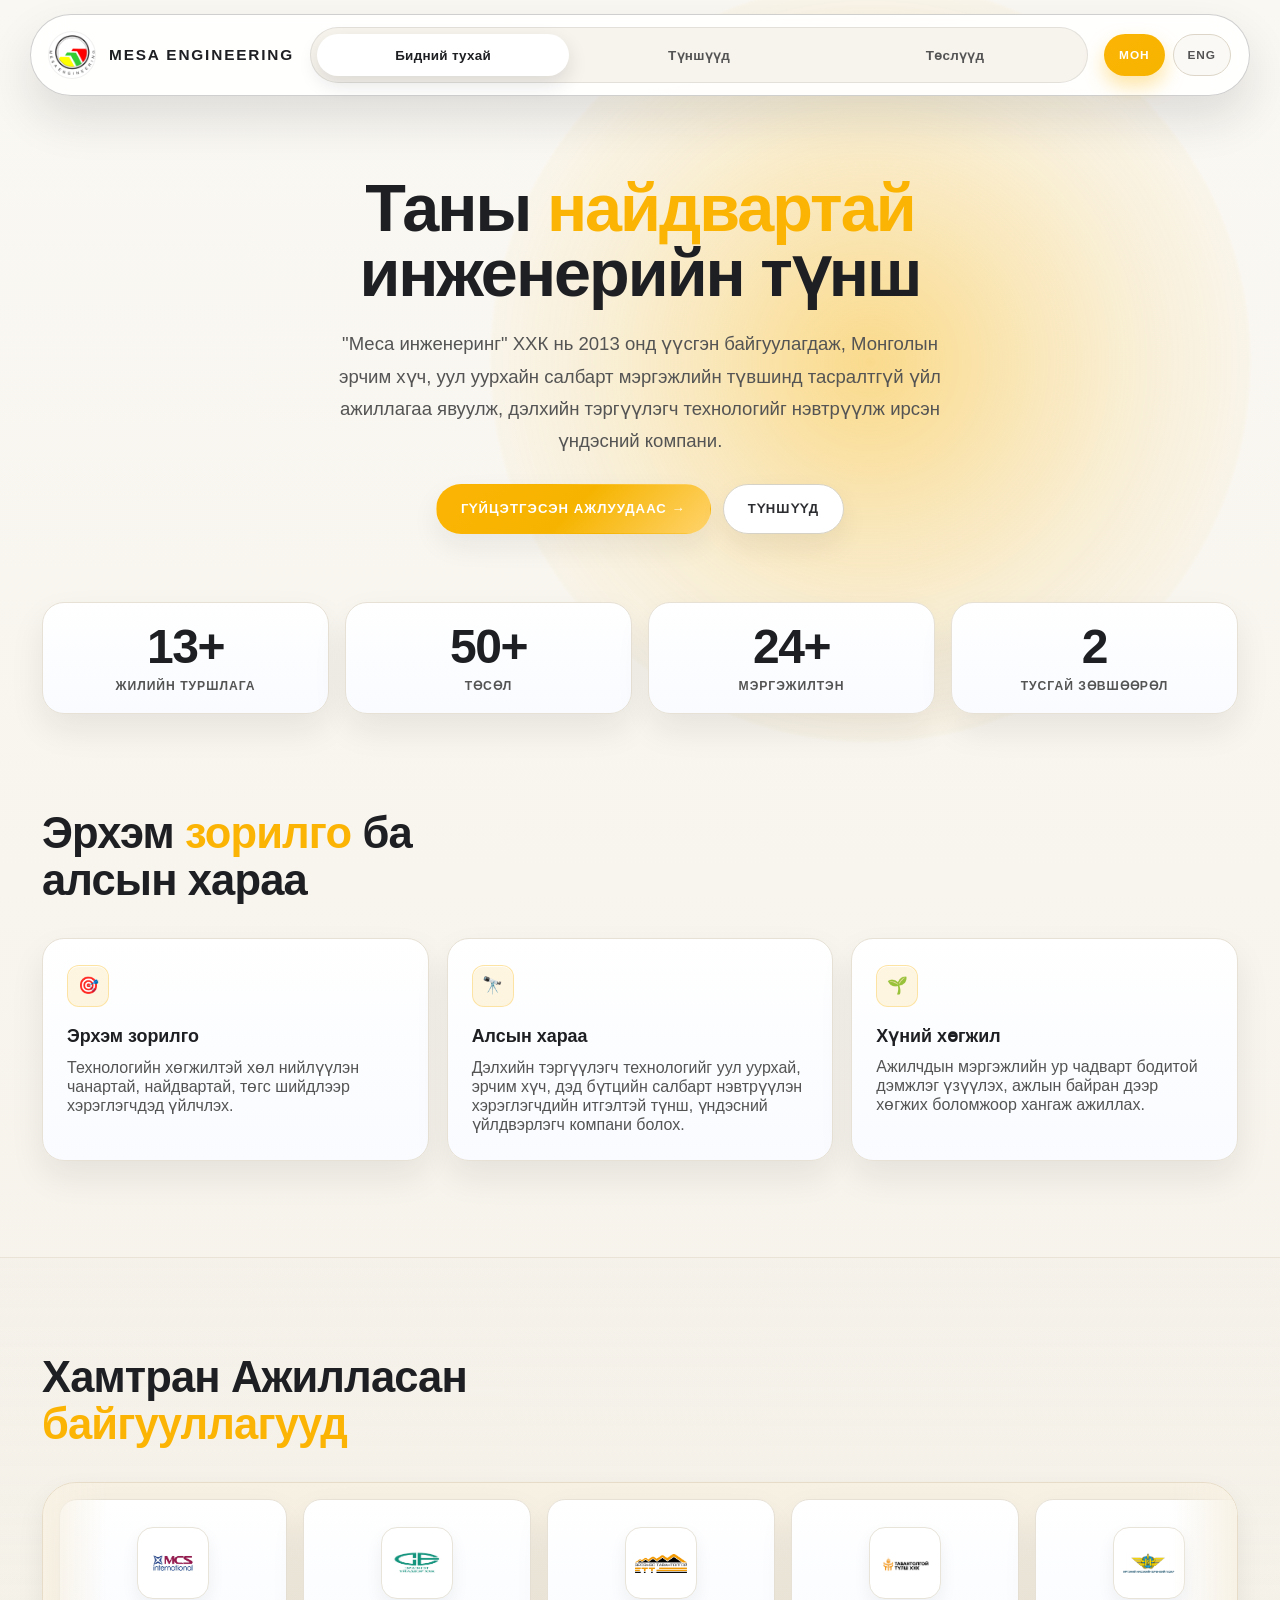
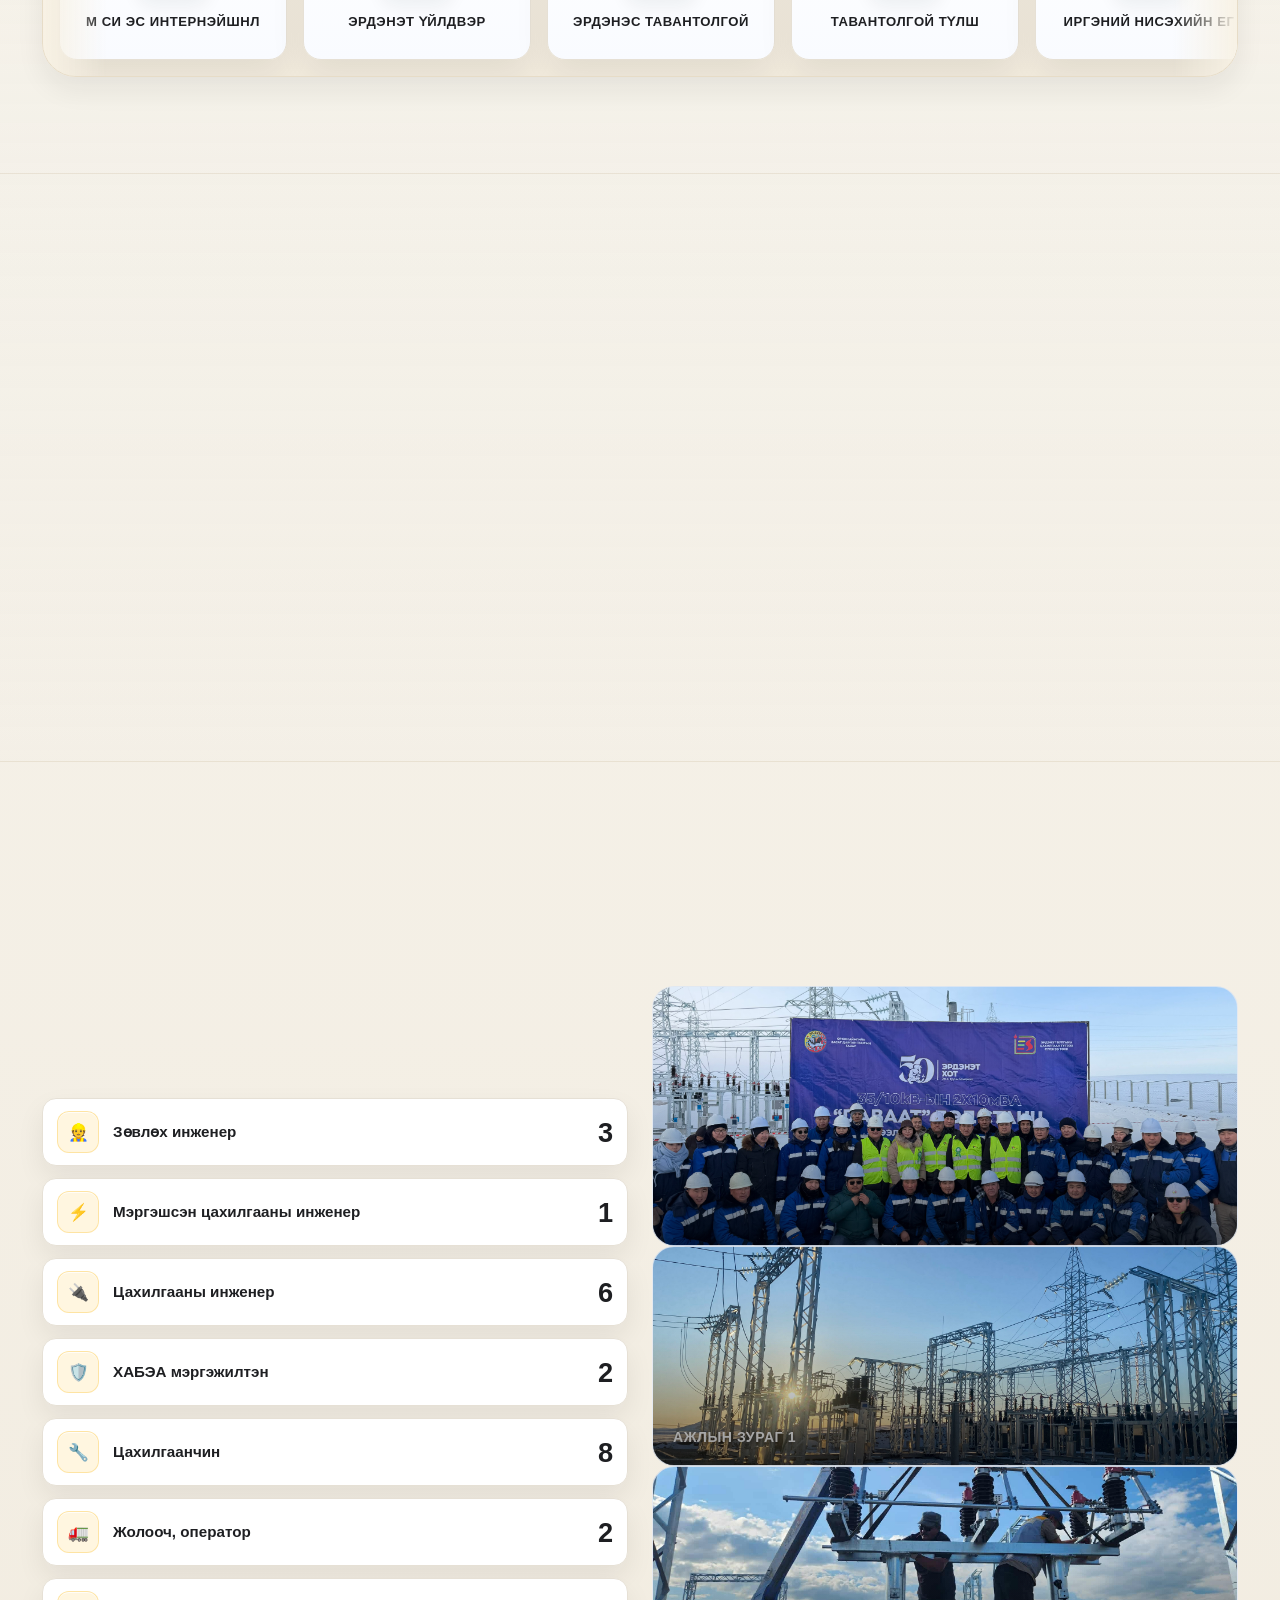
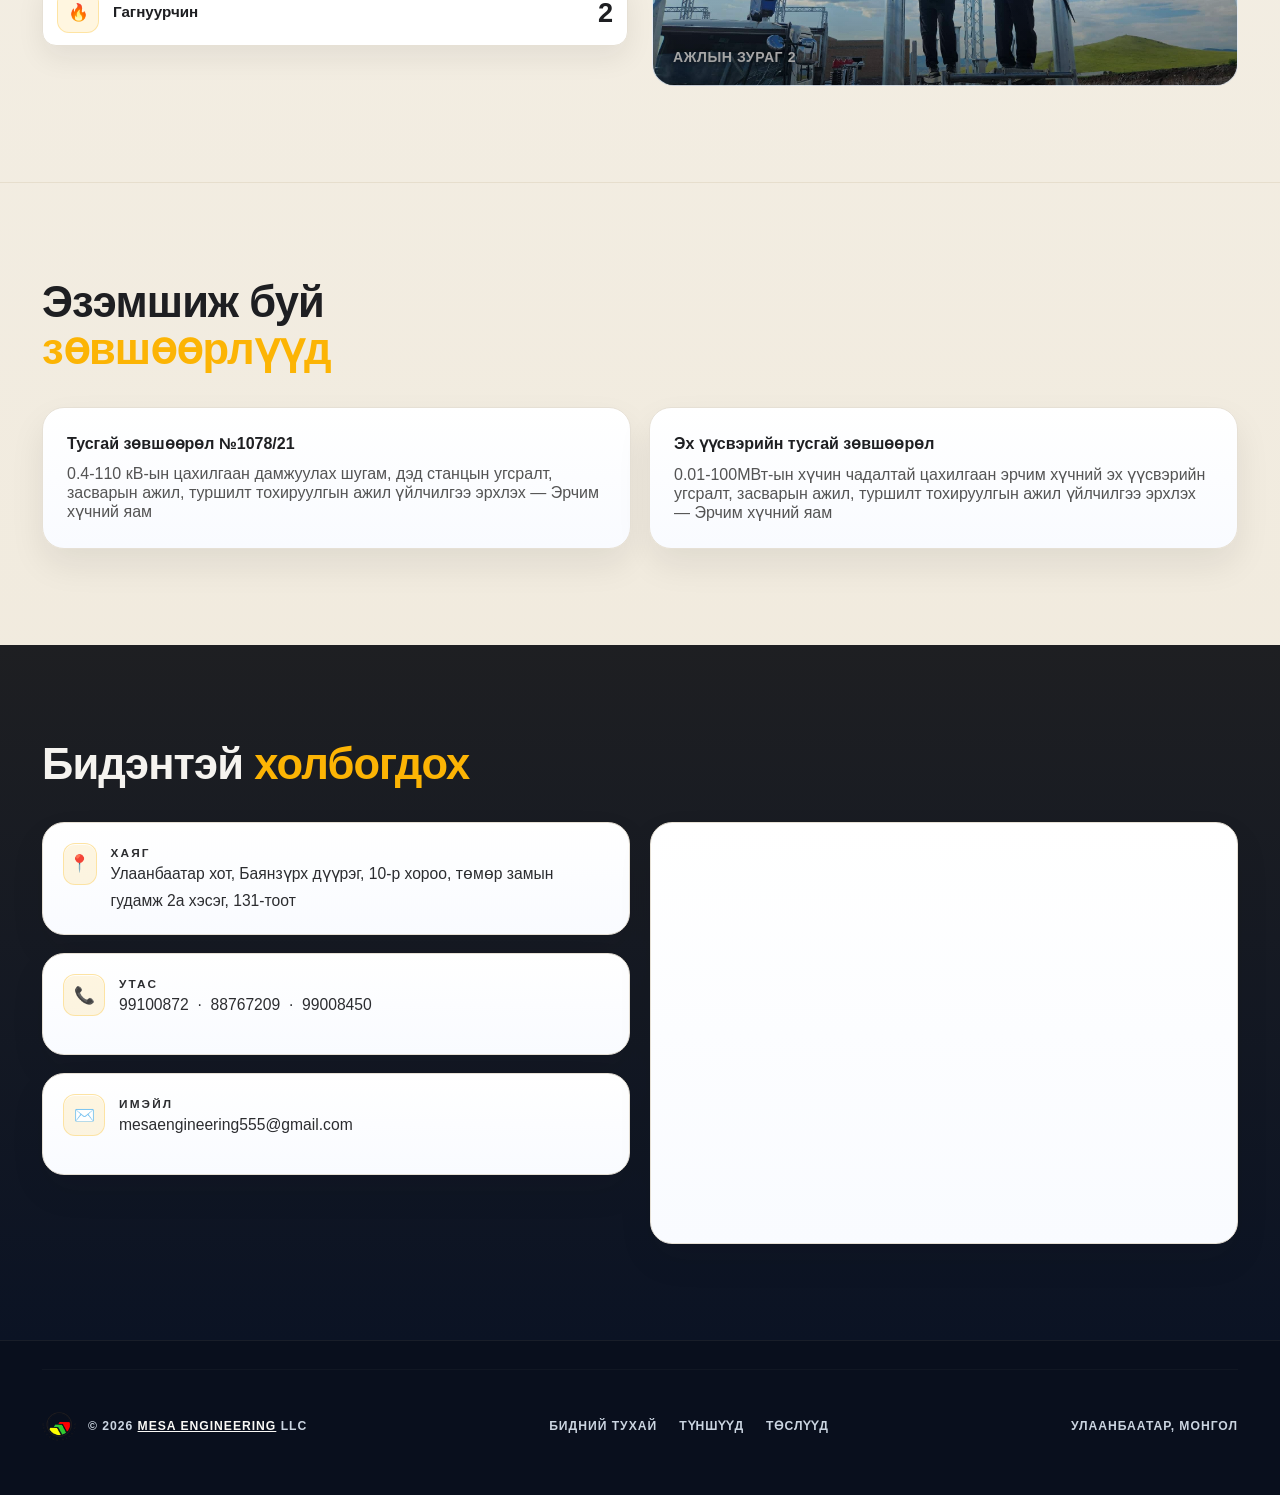
==== commit 6c8eefe7: "Shorten ЭБЦТС labels: drop spelled-out Mongolian name after abbreviation Co-authored-by: Cursor <cur" ====
--- a/index.html
+++ b/index.html
@@ -174,7 +174,7 @@
           </article>
           <article class="client-slide">
             <div class="client-slide-logo"><img src="Partner Company Logos/Erdenetbulgan.png" alt="Partner logo - Erdenet-Bulgan Power Distribution Network LLC"></div>
-            <h4 data-mn="ЭБЦТС ТӨХК — Эрдэнэт Булганы цахилгаан түгээх сүлжээ" data-en="Erdenet-Bulgan Power Distribution Network LLC">ЭБЦТС ТӨХК — Эрдэнэт Булганы цахилгаан түгээх сүлжээ</h4>
+            <h4 data-mn="ЭБЦТС ТӨХК" data-en="Erdenet-Bulgan Power Distribution Network LLC">ЭБЦТС ТӨХК</h4>
           </article>
           <article class="client-slide">
             <div class="client-slide-logo"><img src="Partner Company Logos/Orkhon.png" alt="Partner logo - Orkhon Aimag Governor's Office"></div>
@@ -212,7 +212,7 @@
           </article>
           <article class="client-slide" aria-hidden="true">
             <div class="client-slide-logo"><img src="Partner Company Logos/Erdenetbulgan.png" alt=""></div>
-            <h4 data-mn="ЭБЦТС ТӨХК — Эрдэнэт Булганы цахилгаан түгээх сүлжээ" data-en="Erdenet-Bulgan Power Distribution Network LLC">ЭБЦТС ТӨХК — Эрдэнэт Булганы цахилгаан түгээх сүлжээ</h4>
+            <h4 data-mn="ЭБЦТС ТӨХК" data-en="Erdenet-Bulgan Power Distribution Network LLC">ЭБЦТС ТӨХК</h4>
           </article>
           <article class="client-slide" aria-hidden="true">
             <div class="client-slide-logo"><img src="Partner Company Logos/Orkhon.png" alt=""></div>
